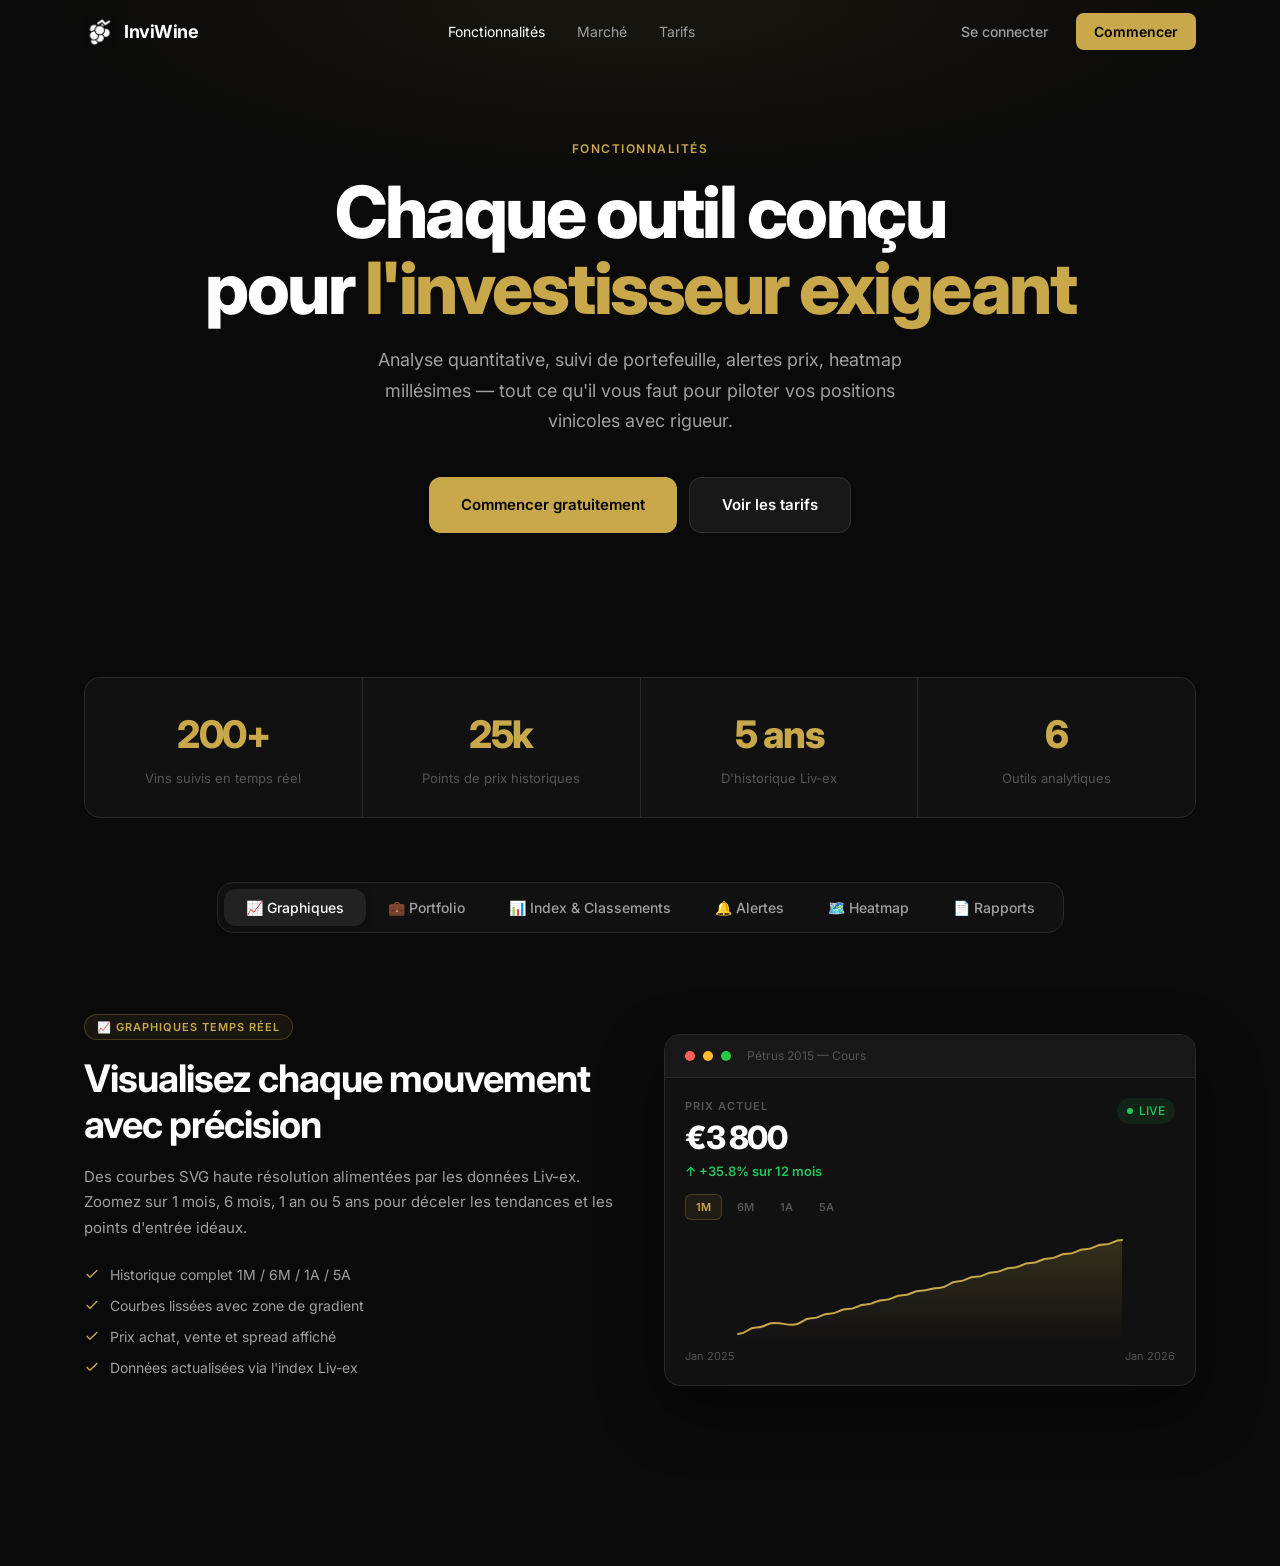
==== fonctionnalites.html @ 519b5991 "Create fonctionnalites.html" ====
<!DOCTYPE html>
<html lang="fr">
<head>
<meta charset="UTF-8"/>
<meta name="viewport" content="width=device-width,initial-scale=1.0"/>
<title>Fonctionnalités — InviWine</title>
<link rel="stylesheet" href="css/style.css"/>
<link rel="icon" href="logo.png" type="image/png"/>
<style>
.feat-hero{padding:140px 0 80px;text-align:center;position:relative;overflow:hidden;}
.feat-hero-bg{position:absolute;inset:0;background:radial-gradient(ellipse 80% 50% at 50% 0%,rgba(201,168,76,0.08) 0%,transparent 60%);pointer-events:none;}
.feat-hero-title{font-size:clamp(40px,6vw,72px);font-weight:800;letter-spacing:-2.5px;line-height:1.05;margin-bottom:20px;}
.feat-hero-title span{color:var(--gold);}
.feat-hero-desc{font-size:18px;color:var(--text-2);line-height:1.7;max-width:560px;margin:0 auto 40px;}
.feat-tabs-nav{display:flex;gap:0;background:var(--bg-2);border:1px solid var(--border);border-radius:var(--radius-lg);padding:6px;width:fit-content;margin:0 auto 80px;flex-wrap:wrap;justify-content:center;}
.feat-tab-btn{font-size:14px;font-weight:500;padding:10px 22px;border-radius:var(--radius);color:var(--text-2);cursor:pointer;transition:all var(--transition);border:none;background:transparent;}
.feat-tab-btn.active{background:var(--bg-4);color:var(--text);box-shadow:0 2px 8px rgba(0,0,0,0.3);}
.feat-tab-btn:hover:not(.active){color:var(--text);}
.feat-panel{display:none;animation:panelIn .3s ease;}
.feat-panel.active{display:block;}
@keyframes panelIn{from{opacity:0;transform:translateY(12px);}to{opacity:1;transform:translateY(0);}}
.feat-showcase{display:grid;grid-template-columns:1fr 1fr;gap:48px;align-items:center;margin-bottom:80px;}
.feat-showcase.reverse{direction:rtl;}
.feat-showcase.reverse>*{direction:ltr;}
.feat-showcase-info .section-label{margin-bottom:12px;}
.feat-showcase-info h3{font-size:clamp(26px,3.5vw,38px);font-weight:700;letter-spacing:-1px;margin-bottom:16px;line-height:1.2;}
.feat-showcase-info p{font-size:15px;color:var(--text-2);line-height:1.7;margin-bottom:24px;}
.feat-list{display:flex;flex-direction:column;gap:10px;margin-bottom:28px;}
.feat-list-item{display:flex;align-items:flex-start;gap:10px;font-size:14px;color:var(--text-2);}
.feat-list-item svg{width:16px;height:16px;stroke:var(--gold);fill:none;stroke-width:2;flex-shrink:0;margin-top:2px;}
.feat-demo{background:var(--bg-2);border:1px solid var(--border);border-radius:var(--radius-lg);overflow:hidden;box-shadow:0 24px 64px rgba(0,0,0,0.4);}
.feat-demo-header{background:var(--bg-3);padding:12px 20px;display:flex;align-items:center;gap:8px;border-bottom:1px solid var(--border);}
.feat-demo-dot{width:10px;height:10px;border-radius:50%;}
.feat-demo-body{padding:20px;}
.feat-badge{display:inline-flex;align-items:center;gap:6px;font-size:11px;font-weight:600;letter-spacing:1px;color:var(--gold);background:var(--gold-subtle);border:1px solid var(--gold-border);padding:4px 12px;border-radius:20px;margin-bottom:16px;text-transform:uppercase;}
.compare-table{width:100%;border-collapse:collapse;margin-top:32px;}
.compare-table th{padding:14px 20px;text-align:left;font-size:11px;font-weight:700;letter-spacing:1.5px;text-transform:uppercase;color:var(--text-3);border-bottom:1px solid var(--border);}
.compare-table th.plan-col{text-align:center;}
.compare-table td{padding:14px 20px;font-size:14px;color:var(--text-2);border-bottom:1px solid rgba(42,42,42,0.5);}
.compare-table td.plan-col{text-align:center;}
.compare-table tr:last-child td{border-bottom:none;}
.check-gold{color:var(--gold);font-size:16px;}
.check-green{color:var(--green);font-size:16px;}
.cross{color:var(--text-3);font-size:16px;}
.plan-header{text-align:center;padding:20px;border-radius:var(--radius);background:var(--bg-3);margin-bottom:4px;}
.plan-header.featured-plan{background:var(--gold-subtle);border:1px solid var(--gold-border);}
.plan-name{font-size:11px;font-weight:700;letter-spacing:1.5px;text-transform:uppercase;color:var(--text-3);margin-bottom:4px;}
.plan-name.gold{color:var(--gold);}
.plan-price{font-size:28px;font-weight:800;letter-spacing:-1px;}
.faq-section{padding:80px 0;}
.faq-grid{display:grid;grid-template-columns:1fr 1fr;gap:16px;margin-top:48px;}
.faq-item{background:var(--bg-2);border:1px solid var(--border);border-radius:var(--radius-lg);overflow:hidden;}
.faq-q{padding:20px 24px;font-size:15px;font-weight:600;cursor:pointer;display:flex;justify-content:space-between;align-items:center;transition:color var(--transition);}
.faq-q:hover{color:var(--gold);}
.faq-q svg{width:16px;height:16px;stroke:var(--text-3);fill:none;stroke-width:2;transition:transform .2s;}
.faq-item.open .faq-q svg{transform:rotate(180deg);}
.faq-a{padding:0 24px;max-height:0;overflow:hidden;transition:max-height .3s ease,padding .3s ease;}
.faq-item.open .faq-a{max-height:200px;padding-bottom:20px;}
.faq-a p{font-size:14px;color:var(--text-2);line-height:1.7;}
.metrics-strip{display:grid;grid-template-columns:repeat(4,1fr);gap:1px;background:var(--border);border:1px solid var(--border);border-radius:var(--radius-lg);overflow:hidden;margin:64px 0;}
.metric-cell{background:var(--bg-2);padding:28px;text-align:center;}
.metric-num{font-size:38px;font-weight:800;letter-spacing:-1.5px;color:var(--gold);}
.metric-label{font-size:13px;color:var(--text-3);margin-top:6px;}
.feat-cta-section{padding:100px 0;text-align:center;background:radial-gradient(ellipse 60% 40% at 50% 100%,rgba(201,168,76,0.06) 0%,transparent 60%);border-top:1px solid var(--border);}
/* CHART DEMO */
.chart-demo-wrap{position:relative;padding:16px 0 8px;}
.chart-tabs{display:flex;gap:4px;margin-bottom:12px;}
.chart-tab{font-size:11px;font-weight:600;padding:4px 10px;border-radius:6px;cursor:pointer;color:var(--text-3);background:transparent;border:1px solid transparent;transition:all .15s;}
.chart-tab.active{background:var(--gold-subtle);color:var(--gold);border-color:var(--gold-border);}
/* HEATMAP DEMO */
.heatmap-grid{display:grid;grid-template-columns:repeat(6,1fr);gap:4px;margin-top:8px;}
.heatmap-cell{padding:8px 4px;border-radius:6px;text-align:center;font-size:11px;font-weight:600;cursor:pointer;transition:transform .15s;}
.heatmap-cell:hover{transform:scale(1.08);}
.heatmap-year{font-size:10px;color:var(--text-3);margin-top:2px;}
/* PORTFOLIO DEMO */
.port-row{display:flex;align-items:center;justify-content:space-between;padding:10px 0;border-bottom:1px solid rgba(42,42,42,0.4);}
.port-row:last-child{border-bottom:none;}
.port-bar{height:4px;border-radius:2px;background:var(--gold);opacity:.7;margin-top:4px;}
/* ALERT DEMO */
.alert-item{display:flex;align-items:center;gap:12px;padding:10px 14px;background:var(--bg-3);border-radius:var(--radius-sm);border:1px solid var(--border);margin-bottom:6px;}
.alert-dot{width:8px;height:8px;border-radius:50%;flex-shrink:0;}
.alert-triggered{border-color:rgba(201,168,76,0.3);background:rgba(201,168,76,0.06);}
@media(max-width:900px){
  .feat-showcase{grid-template-columns:1fr;}
  .feat-showcase.reverse{direction:ltr;}
  .faq-grid{grid-template-columns:1fr;}
  .metrics-strip{grid-template-columns:1fr 1fr;}
  .compare-table{font-size:13px;}
}
@media(max-width:600px){
  .feat-tabs-nav{gap:2px;}
  .feat-tab-btn{padding:8px 14px;font-size:13px;}
}
</style>
</head>
<body>
<!-- NAV -->
<nav class="nav" id="nav">
<div class="nav-inner">
<a href="/" class="nav-logo"><span class="nav-logo-dot"></span>InviWine</a>
<div class="nav-links">
<a href="fonctionnalites.html" style="color:var(--text)">Fonctionnalités</a>
<a href="marche.html">Marché</a>
<a href="tarifs.html">Tarifs</a>
</div>
<div class="nav-actions">
<a href="login.html" class="nav-signin">Se connecter</a>
<a href="register.html" class="nav-signup">Commencer</a>
</div>
</div>
</nav>

<!-- HERO -->
<section class="feat-hero">
<div class="feat-hero-bg"></div>
<div class="container">
<p class="section-label reveal">Fonctionnalités</p>
<h1 class="feat-hero-title reveal reveal-d1">Chaque outil conçu<br>pour <span>l'investisseur exigeant</span></h1>
<p class="feat-hero-desc reveal reveal-d2">Analyse quantitative, suivi de portefeuille, alertes prix, heatmap millésimes — tout ce qu'il vous faut pour piloter vos positions vinicoles avec rigueur.</p>
<div class="reveal reveal-d3" style="display:flex;gap:12px;justify-content:center;flex-wrap:wrap;">
<a href="register.html" class="btn btn-primary btn-lg">Commencer gratuitement</a>
<a href="tarifs.html" class="btn btn-secondary btn-lg">Voir les tarifs</a>
</div>
</div>
</section>

<!-- METRICS STRIP -->
<div class="container">
<div class="metrics-strip reveal">
<div class="metric-cell"><div class="metric-num">200+</div><div class="metric-label">Vins suivis en temps réel</div></div>
<div class="metric-cell"><div class="metric-num">25k</div><div class="metric-label">Points de prix historiques</div></div>
<div class="metric-cell"><div class="metric-num">5 ans</div><div class="metric-label">D'historique Liv-ex</div></div>
<div class="metric-cell"><div class="metric-num">6</div><div class="metric-label">Outils analytiques</div></div>
</div>
</div>

<!-- TABS NAV -->
<div class="container">
<div class="feat-tabs-nav">
<button class="feat-tab-btn active" onclick="switchTab('charts',this)">📈 Graphiques</button>
<button class="feat-tab-btn" onclick="switchTab('portfolio',this)">💼 Portfolio</button>
<button class="feat-tab-btn" onclick="switchTab('index',this)">📊 Index & Classements</button>
<button class="feat-tab-btn" onclick="switchTab('alerts',this)">🔔 Alertes</button>
<button class="feat-tab-btn" onclick="switchTab('heatmap',this)">🗺️ Heatmap</button>
<button class="feat-tab-btn" onclick="switchTab('reports',this)">📄 Rapports</button>
</div>
</div>
<!-- TAB PANELS -->
<div class="container" style="padding-bottom:80px;">

<!-- PANEL: GRAPHIQUES -->
<div class="feat-panel active" id="panel-charts">
<div class="feat-showcase">
<div class="feat-showcase-info reveal">
<div class="feat-badge">📈 Graphiques temps réel</div>
<h3>Visualisez chaque mouvement<br>avec précision</h3>
<p>Des courbes SVG haute résolution alimentées par les données Liv-ex. Zoomez sur 1 mois, 6 mois, 1 an ou 5 ans pour déceler les tendances et les points d'entrée idéaux.</p>
<div class="feat-list">
<div class="feat-list-item"><svg viewBox="0 0 24 24"><polyline points="20,6 9,17 4,12"/></svg>Historique complet 1M / 6M / 1A / 5A</div>
<div class="feat-list-item"><svg viewBox="0 0 24 24"><polyline points="20,6 9,17 4,12"/></svg>Courbes lissées avec zone de gradient</div>
<div class="feat-list-item"><svg viewBox="0 0 24 24"><polyline points="20,6 9,17 4,12"/></svg>Prix achat, vente et spread affiché</div>
<div class="feat-list-item"><svg viewBox="0 0 24 24"><polyline points="20,6 9,17 4,12"/></svg>Données actualisées via l'index Liv-ex</div>
</div>
</div>
<div class="feat-demo reveal reveal-d1">
<div class="feat-demo-header">
<div class="feat-demo-dot" style="background:#ff5f57"></div>
<div class="feat-demo-dot" style="background:#ffbd2e"></div>
<div class="feat-demo-dot" style="background:#28c840"></div>
<span style="font-size:12px;color:var(--text-3);margin-left:8px;">Pétrus 2015 — Cours</span>
</div>
<div class="feat-demo-body">
<div style="display:flex;justify-content:space-between;align-items:flex-start;margin-bottom:12px;">
<div>
<div style="font-size:11px;font-weight:600;letter-spacing:1px;color:var(--text-3);text-transform:uppercase;">Prix actuel</div>
<div style="font-size:32px;font-weight:800;letter-spacing:-1.5px;">€3 800</div>
<div style="font-size:13px;font-weight:600;color:var(--green);">↑ +35.8% sur 12 mois</div>
</div>
<span class="badge badge-green live-pill">LIVE</span>
</div>
<div class="chart-tabs">
<span class="chart-tab active" onclick="switchChart(this,'1M')">1M</span>
<span class="chart-tab" onclick="switchChart(this,'6M')">6M</span>
<span class="chart-tab" onclick="switchChart(this,'1A')">1A</span>
<span class="chart-tab" onclick="switchChart(this,'5A')">5A</span>
</div>
<svg id="demoChart" width="100%" height="110" viewBox="0 0 400 110" style="overflow:visible;display:block;"></svg>
<div style="display:flex;justify-content:space-between;font-size:11px;color:var(--text-3);margin-top:6px;">
<span id="chartDateStart">Jan 2025</span>
<span id="chartDateEnd">Jan 2026</span>
</div>
</div>
</div>
</div>
</div>

<!-- PANEL: PORTFOLIO -->
<div class="feat-panel" id="panel-portfolio">
<div class="feat-showcase reverse">
<div class="feat-showcase-info reveal">
<div class="feat-badge">💼 Portfolio automatisé</div>
<h3>Votre cave vue comme<br>un portefeuille financier</h3>
<p>Ajoutez vos positions, InviWine calcule en temps réel la valeur totale, le ROI par bouteille et la répartition géographique de votre cave. Le tout dans une interface pensée pour les investisseurs.</p>
<div class="feat-list">
<div class="feat-list-item"><svg viewBox="0 0 24 24"><polyline points="20,6 9,17 4,12"/></svg>ROI calculé automatiquement par position</div>
<div class="feat-list-item"><svg viewBox="0 0 24 24"><polyline points="20,6 9,17 4,12"/></svg>Valeur totale actualisée en continu</div>
<div class="feat-list-item"><svg viewBox="0 0 24 24"><polyline points="20,6 9,17 4,12"/></svg>Répartition par région et millésime</div>
<div class="feat-list-item"><svg viewBox="0 0 24 24"><polyline points="20,6 9,17 4,12"/></svg>Projection de valeur sur 5 ans (Premium)</div>
</div>
</div>
<div class="feat-demo reveal reveal-d1">
<div class="feat-demo-header">
<div class="feat-demo-dot" style="background:#ff5f57"></div>
<div class="feat-demo-dot" style="background:#ffbd2e"></div>
<div class="feat-demo-dot" style="background:#28c840"></div>
<span style="font-size:12px;color:var(--text-3);margin-left:8px;">Mon Portfolio</span>
</div>
<div class="feat-demo-body">
<div style="margin-bottom:16px;">
<div style="font-size:11px;color:var(--text-3);text-transform:uppercase;letter-spacing:1px;margin-bottom:4px;">Valeur totale</div>
<div style="font-size:36px;font-weight:800;letter-spacing:-1.5px;">€247 840</div>
<div style="font-size:13px;color:var(--green);font-weight:600;">↑ +18.4% depuis l'achat</div>
</div>
<div class="port-row">
<html lang="fr">
<head>
<meta charset="UTF-8"/>
<meta name="viewport" content="width=device-width,initial-scale=1.0"/>
<title>Fonctionnalités — InviWine</title>
<link rel="stylesheet" href="css/style.css"/>
<link rel="icon" href="logo.png" type="image/png"/>
<style>
.feat-hero{padding:140px 0 80px;text-align:center;position:relative;overflow:hidden;}
.feat-hero-bg{position:absolute;inset:0;background:radial-gradient(ellipse 80% 50% at 50% 0%,rgba(201,168,76,0.08) 0%,transparent 60%);pointer-events:none;}
.feat-hero-title{font-size:clamp(40px,6vw,72px);font-weight:800;letter-spacing:-2.5px;line-height:1.05;margin-bottom:20px;}
.feat-hero-title span{color:var(--gold);}
.feat-hero-desc{font-size:18px;color:var(--text-2);line-height:1.7;max-width:560px;margin:0 auto 40px;}
.feat-tabs-nav{display:flex;gap:0;background:var(--bg-2);border:1px solid var(--border);border-radius:var(--radius-lg);padding:6px;width:fit-content;margin:0 auto 80px;flex-wrap:wrap;justify-content:center;}
.feat-tab-btn{font-size:14px;font-weight:500;padding:10px 22px;border-radius:var(--radius);color:var(--text-2);cursor:pointer;transition:all var(--transition);border:none;background:transparent;}
.feat-tab-btn.active{background:var(--bg-4);color:var(--text);box-shadow:0 2px 8px rgba(0,0,0,0.3);}
.feat-tab-btn:hover:not(.active){color:var(--text);}
.feat-panel{display:none;animation:panelIn .3s ease;}
.feat-panel.active{display:block;}
@keyframes panelIn{from{opacity:0;transform:translateY(12px);}to{opacity:1;transform:translateY(0);}}
.feat-showcase{display:grid;grid-template-columns:1fr 1fr;gap:48px;align-items:center;margin-bottom:80px;}
.feat-showcase.reverse{direction:rtl;}
.feat-showcase.reverse>*{direction:ltr;}
.feat-showcase-info h3{font-size:clamp(26px,3.5vw,38px);font-weight:700;letter-spacing:-1px;margin-bottom:16px;line-height:1.2;}
.feat-showcase-info p{font-size:15px;color:var(--text-2);line-height:1.7;margin-bottom:24px;}
.feat-list{display:flex;flex-direction:column;gap:10px;margin-bottom:28px;}
.feat-list-item{display:flex;align-items:flex-start;gap:10px;font-size:14px;color:var(--text-2);}
.feat-list-item svg{width:16px;height:16px;stroke:var(--gold);fill:none;stroke-width:2;flex-shrink:0;margin-top:2px;}
.feat-demo{background:var(--bg-2);border:1px solid var(--border);border-radius:var(--radius-lg);overflow:hidden;box-shadow:0 24px 64px rgba(0,0,0,0.4);}
.feat-demo-header{background:var(--bg-3);padding:12px 20px;display:flex;align-items:center;gap:8px;border-bottom:1px solid var(--border);}
.feat-demo-dot{width:10px;height:10px;border-radius:50%;}
.feat-demo-body{padding:20px;}
.feat-badge{display:inline-flex;align-items:center;gap:6px;font-size:11px;font-weight:600;letter-spacing:1px;color:var(--gold);background:var(--gold-subtle);border:1px solid var(--gold-border);padding:4px 12px;border-radius:20px;margin-bottom:16px;text-transform:uppercase;}
.compare-section{padding:80px 0;}
.compare-table{width:100%;border-collapse:collapse;}
.compare-table th{padding:14px 20px;text-align:left;font-size:11px;font-weight:700;letter-spacing:1.5px;text-transform:uppercase;color:var(--text-3);border-bottom:1px solid var(--border);}
.compare-table th.plan-col{text-align:center;}
.compare-table td{padding:14px 20px;font-size:14px;color:var(--text-2);border-bottom:1px solid rgba(42,42,42,0.5);}
.compare-table td.plan-col{text-align:center;}
.compare-table tr:last-child td{border-bottom:none;}
.check-gold{color:var(--gold);font-size:16px;}
.check-green{color:var(--green);font-size:16px;}
.cross{color:var(--text-3);font-size:16px;}
.plan-header{text-align:center;padding:16px;border-radius:var(--radius);background:var(--bg-3);}
.plan-header.featured-plan{background:var(--gold-subtle);border:1px solid var(--gold-border);}
.plan-name-lbl{font-size:11px;font-weight:700;letter-spacing:1.5px;text-transform:uppercase;color:var(--text-3);margin-bottom:4px;}
.plan-price-lbl{font-size:24px;font-weight:800;letter-spacing:-1px;}
.plan-price-lbl.gold{color:var(--gold);}
.faq-section{padding:80px 0;}
.faq-grid{display:grid;grid-template-columns:1fr 1fr;gap:16px;margin-top:48px;}
.faq-item{background:var(--bg-2);border:1px solid var(--border);border-radius:var(--radius-lg);overflow:hidden;}
.faq-q{padding:20px 24px;font-size:15px;font-weight:600;cursor:pointer;display:flex;justify-content:space-between;align-items:center;transition:color var(--transition);}
.faq-q:hover{color:var(--gold);}
.faq-q svg{width:16px;height:16px;stroke:var(--text-3);fill:none;stroke-width:2;transition:transform .2s;}
.faq-item.open .faq-q svg{transform:rotate(180deg);}
.faq-a{padding:0 24px;max-height:0;overflow:hidden;transition:max-height .35s ease,padding .35s ease;}
.faq-item.open .faq-a{max-height:200px;padding-bottom:20px;}
.faq-a p{font-size:14px;color:var(--text-2);line-height:1.7;}
.metrics-strip{display:grid;grid-template-columns:repeat(4,1fr);gap:1px;background:var(--border);border:1px solid var(--border);border-radius:var(--radius-lg);overflow:hidden;margin:64px 0;}
.metric-cell{background:var(--bg-2);padding:28px;text-align:center;}
.metric-num{font-size:38px;font-weight:800;letter-spacing:-1.5px;color:var(--gold);}
.metric-label{font-size:13px;color:var(--text-3);margin-top:6px;}
.feat-cta-section{padding:100px 0;text-align:center;background:radial-gradient(ellipse 60% 40% at 50% 100%,rgba(201,168,76,0.06) 0%,transparent 60%);border-top:1px solid var(--border);}
.chart-tabs{display:flex;gap:4px;margin-bottom:12px;}
.chart-tab{font-size:11px;font-weight:600;padding:4px 10px;border-radius:6px;cursor:pointer;color:var(--text-3);background:transparent;border:1px solid transparent;transition:all .15s;}
.chart-tab.active{background:var(--gold-subtle);color:var(--gold);border-color:var(--gold-border);}
.heatmap-grid{display:grid;grid-template-columns:repeat(6,1fr);gap:4px;margin-top:8px;}
.heatmap-cell{padding:8px 4px;border-radius:6px;text-align:center;font-size:11px;font-weight:600;cursor:pointer;transition:transform .15s;}
.heatmap-cell:hover{transform:scale(1.08);}
.heatmap-year{font-size:10px;color:var(--text-3);margin-top:2px;}
.port-row{display:flex;align-items:center;justify-content:space-between;padding:10px 0;border-bottom:1px solid rgba(42,42,42,0.4);}
.port-row:last-child{border-bottom:none;}
.port-bar{height:4px;border-radius:2px;background:var(--gold);opacity:.7;margin-top:4px;}
.alert-item{display:flex;align-items:center;gap:12px;padding:10px 14px;background:var(--bg-3);border-radius:var(--radius-sm);border:1px solid var(--border);margin-bottom:6px;}
.alert-dot{width:8px;height:8px;border-radius:50%;flex-shrink:0;}
.alert-triggered{border-color:rgba(201,168,76,0.3);background:rgba(201,168,76,0.06);}
@media(max-width:900px){.feat-showcase{grid-template-columns:1fr;}.feat-showcase.reverse{direction:ltr;}.faq-grid{grid-template-columns:1fr;}.metrics-strip{grid-template-columns:1fr 1fr;}}
@media(max-width:600px){.feat-tabs-nav{gap:2px;}.feat-tab-btn{padding:8px 14px;font-size:13px;}}
</style>
</head>
<body>
<nav class="nav" id="nav"><div class="nav-inner"><a href="/" class="nav-logo"><span class="nav-logo-dot"></span>InviWine</a><div class="nav-links"><a href="fonctionnalites.html" style="color:var(--text)">Fonctionnalités</a><a href="marche.html">Marché</a><a href="tarifs.html">Tarifs</a></div><div class="nav-actions"><a href="login.html" class="nav-signin">Se connecter</a><a href="register.html" class="nav-signup">Commencer</a></div></div></nav>
<section class="feat-hero"><div class="feat-hero-bg"></div><div class="container"><p class="section-label reveal">Fonctionnalités</p><h1 class="feat-hero-title reveal reveal-d1">Chaque outil conçu<br>pour <span>l'investisseur exigeant</span></h1><p class="feat-hero-desc reveal reveal-d2">Analyse quantitative, suivi de portefeuille, alertes prix, heatmap millésimes — tout ce qu'il vous faut pour piloter vos positions vinicoles avec rigueur.</p><div class="reveal reveal-d3" style="display:flex;gap:12px;justify-content:center;flex-wrap:wrap;"><a href="register.html" class="btn btn-primary btn-lg">Commencer gratuitement</a><a href="tarifs.html" class="btn btn-secondary btn-lg">Voir les tarifs</a></div></div></section>
<div class="container"><div class="metrics-strip reveal"><div class="metric-cell"><div class="metric-num">200+</div><div class="metric-label">Vins suivis en temps réel</div></div><div class="metric-cell"><div class="metric-num">25k</div><div class="metric-label">Points de prix historiques</div></div><div class="metric-cell"><div class="metric-num">5 ans</div><div class="metric-label">D'historique Liv-ex</div></div><div class="metric-cell"><div class="metric-num">6</div><div class="metric-label">Outils analytiques</div></div></div></div>
<div class="container"><div class="feat-tabs-nav"><button class="feat-tab-btn active" onclick="switchTab('charts',this)">📈 Graphiques</button><button class="feat-tab-btn" onclick="switchTab('portfolio',this)">💼 Portfolio</button><button class="feat-tab-btn" onclick="switchTab('index',this)">📊 Index</button><button class="feat-tab-btn" onclick="switchTab('alerts',this)">🔔 Alertes</button><button class="feat-tab-btn" onclick="switchTab('heatmap',this)">🗺️ Heatmap</button><button class="feat-tab-btn" onclick="switchTab('reports',this)">📄 Rapports</button></div></div>
<div class="container" style="padding-bottom:80px;"><div class="feat-panel active" id="panel-charts"><div class="feat-showcase"><div class="feat-showcase-info reveal"><div class="feat-badge">📈 Graphiques temps réel</div><h3>Visualisez chaque mouvement<br>avec précision</h3><p>Des courbes SVG haute résolution alimentées par les données Liv-ex. Zoomez sur 1 mois, 6 mois, 1 an ou 5 ans pour déceler les tendances et les points d'entrée idéaux.</p><div class="feat-list"><div class="feat-list-item"><svg viewBox="0 0 24 24"><polyline points="20,6 9,17 4,12"/></svg>Historique complet 1M / 6M / 1A / 5A</div><div class="feat-list-item"><svg viewBox="0 0 24 24"><polyline points="20,6 9,17 4,12"/></svg>Courbes lissées avec zone de gradient</div><div class="feat-list-item"><svg viewBox="0 0 24 24"><polyline points="20,6 9,17 4,12"/></svg>Prix achat, vente et spread affiché</div><div class="feat-list-item"><svg viewBox="0 0 24 24"><polyline points="20,6 9,17 4,12"/></svg>Données Liv-ex actualisées</div></div></div>
<div class="feat-demo reveal reveal-d1"><div class="feat-demo-header"><div class="feat-demo-dot" style="background:#ff5f57"></div><div class="feat-demo-dot" style="background:#ffbd2e"></div><div class="feat-demo-dot" style="background:#28c840"></div><span style="font-size:12px;color:var(--text-3);margin-left:8px;">Pétrus 2015 — Cours</span></div><div class="feat-demo-body"><div style="display:flex;justify-content:space-between;align-items:flex-start;margin-bottom:12px;"><div><div style="font-size:11px;font-weight:600;letter-spacing:1px;color:var(--text-3);text-transform:uppercase;">Prix actuel</div><div style="font-size:32px;font-weight:800;letter-spacing:-1.5px;">€3 800</div><div style="font-size:13px;font-weight:600;color:var(--green);">↑ +35.8% sur 12 mois</div></div><span class="badge badge-green live-pill">LIVE</span></div><div class="chart-tabs"><span class="chart-tab active" onclick="switchChart(this,'1M')">1M</span><span class="chart-tab" onclick="switchChart(this,'6M')">6M</span><span class="chart-tab" onclick="switchChart(this,'1A')">1A</span><span class="chart-tab" onclick="switchChart(this,'5A')">5A</span></div><svg id="demoChart" width="100%" height="110" viewBox="0 0 400 110" style="overflow:visible;display:block;"></svg><div style="display:flex;justify-content:space-between;font-size:11px;color:var(--text-3);margin-top:6px;"><span id="chartDateStart">Jan 2025</span><span id="chartDateEnd">Jan 2026</span></div></div></div></div></div>
<div class="feat-panel" id="panel-portfolio"><div class="feat-showcase reverse"><div class="feat-showcase-info reveal"><div class="feat-badge">💼 Portfolio automatisé</div><h3>Votre cave vue comme<br>un portefeuille financier</h3><p>Ajoutez vos positions, InviWine calcule en temps réel la valeur totale, le ROI par bouteille et la répartition géographique. Le tout dans une interface pensée pour les investisseurs sérieux.</p><div class="feat-list"><div class="feat-list-item"><svg viewBox="0 0 24 24"><polyline points="20,6 9,17 4,12"/></svg>ROI calculé automatiquement par position</div><div class="feat-list-item"><svg viewBox="0 0 24 24"><polyline points="20,6 9,17 4,12"/></svg>Valeur totale actualisée en continu</div><div class="feat-list-item"><svg viewBox="0 0 24 24"><polyline points="20,6 9,17 4,12"/></svg>Répartition par région et millésime</div><div class="feat-list-item"><svg viewBox="0 0 24 24"><polyline points="20,6 9,17 4,12"/></svg>Projection de valeur sur 5 ans (Premium)</div></div></div>
<div class="feat-demo reveal reveal-d1"><div class="feat-demo-header"><div class="feat-demo-dot" style="background:#ff5f57"></div><div class="feat-demo-dot" style="background:#ffbd2e"></div><div class="feat-demo-dot" style="background:#28c840"></div><span style="font-size:12px;color:var(--text-3);margin-left:8px;">Mon Portfolio</span></div><div class="feat-demo-body"><div style="margin-bottom:16px;"><div style="font-size:11px;color:var(--text-3);text-transform:uppercase;letter-spacing:1px;margin-bottom:4px;">Valeur totale</div><div style="font-size:36px;font-weight:800;letter-spacing:-1.5px;">€247 840</div><div style="font-size:13px;color:var(--green);font-weight:600;">↑ +18.4% depuis l'achat</div></div><div class="port-row"><div><div style="font-size:13px;font-weight:600;">🍷 Pétrus 2015</div><div style="font-size:11px;color:var(--text-3);">12 bouteilles · Bordeaux</div><div class="port-bar" style="width:70%"></div></div><div style="text-align:right"><div style="font-size:13px;font-weight:600;">€45 600</div><div style="font-size:12px;color:var(--green);">+35.8%</div></div></div><div class="port-row"><div><div style="font-size:13px;font-weight:600;">🍷 Romanée-Conti 2019</div><div style="font-size:11px;color:var(--text-3);">3 bouteilles · Bourgogne</div><div class="port-bar" style="width:100%;background:#8E44AD"></div></div><div style="text-align:right"><div style="font-size:13px;font-weight:600;">€54 000</div><div style="font-size:12px;color:var(--green);">+45.2%</div></div></div><div class="port-row"><div><div style="font-size:13px;font-weight:600;">🥂 Krug Clos du Mesnil</div><div style="font-size:11px;color:var(--text-3);">6 bouteilles · Champagne</div><div class="port-bar" style="width:45%;background:#F39C12"></div></div><div style="text-align:right"><div style="font-size:13px;font-weight:600;">€7 200</div><div style="font-size:12px;color:var(--green);">+28.4%</div></div></div></div></div></div></div>
<div class="feat-panel" id="panel-index"><div class="feat-showcase"><div class="feat-showcase-info reveal"><div class="feat-badge">📊 Index & Classements</div><h3>Triez 200+ références<br>en un coup d'œil</h3><p>Filtrez par région, millésime, performance 1 mois ou 12 mois. Repérez en quelques secondes les vins qui surperforment ou sous-performent le marché.</p><div class="feat-list"><div class="feat-list-item"><svg viewBox="0 0 24 24"><polyline points="20,6 9,17 4,12"/></svg>Tri multi-critères : prix, perf, région</div><div class="feat-list-item"><svg viewBox="0 0 24 24"><polyline points="20,6 9,17 4,12"/></svg>Filtres rapides Bordeaux, Bourgogne, Napa...</div><div class="feat-list-item"><svg viewBox="0 0 24 24"><polyline points="20,6 9,17 4,12"/></svg>Sparklines intégrées pour la tendance</div><div class="feat-list-item"><svg viewBox="0 0 24 24"><polyline points="20,6 9,17 4,12"/></svg>Score de liquidité par référence (Premium)</div></div></div><div class="feat-demo reveal reveal-d1"><div class="feat-demo-header"><div class="feat-demo-dot" style="background:#ff5f57"></div><div class="feat-demo-dot" style="background:#ffbd2e"></div><div class="feat-demo-dot" style="background:#28c840"></div><span style="font-size:12px;color:var(--text-3);margin-left:8px;">Index — Top performers</span></div><div class="feat-demo-body"><div class="table-wrap" style="border:none;"><table class="data-table" style="font-size:13px;"><thead><tr><th>VIN</th><th>PRIX</th><th>12M</th></tr></thead><tbody><tr><td><div style="font-weight:600;">🍷 Musigny 2018</div><div style="font-size:11px;color:var(--text-3);">Leroy · Bourgogne</div></td><td style="text-align:right;font-weight:600;">€8 500</td><td style="text-align:right;"><span class="up" style="font-weight:700;">+52.3%</span></td></tr><tr><td><div style="font-weight:600;">🍷 Romanée-Conti 2019</div><div style="font-size:11px;color:var(--text-3);">DRC · Bourgogne</div></td><td style="text-align:right;font-weight:600;">€18 000</td><td style="text-align:right;"><span class="up" style="font-weight:700;">+45.2%</span></td></tr><tr><td><div style="font-weight:600;">🍷 Screaming Eagle 2018</div><div style="font-size:11px;color:var(--text-3);">Napa Valley</div></td><td style="text-align:right;font-weight:600;">€3 800</td><td style="text-align:right;"><span class="up" style="font-weight:700;">+42.5%</span></td></tr><tr><td><div style="font-weight:600;">🍷 La Tâche 2018</div><div style="font-size:11px;color:var(--text-3);">DRC · Bourgogne</div></td><td style="text-align:right;font-weight:600;">€4 200</td><td style="text-align:right;"><span class="up" style="font-weight:700;">+38.5%</span></td></tr></tbody></table></div></div></div></div></div>
<div class="feat-panel" id="panel-alerts"><div class="feat-showcase reverse"><div class="feat-showcase-info reveal"><div class="feat-badge">🔔 Alertes Prix</div><h3>Ne manquez plus<br>aucun mouvement</h3><p>Définissez des seuils de prix par référence et recevez des notifications email dès qu'un seuil est franchi — à la hausse comme à la baisse.</p><div class="feat-list"><div class="feat-list-item"><svg viewBox="0 0 24 24"><polyline points="20,6 9,17 4,12"/></svg>Alertes à la hausse et à la baisse</div><div class="feat-list-item"><svg viewBox="0 0 24 24"><polyline points="20,6 9,17 4,12"/></svg>Notifications email instantanées</div><div class="feat-list-item"><svg viewBox="0 0 24 24"><polyline points="20,6 9,17 4,12"/></svg>Alertes illimitées en version Premium</div><div class="feat-list-item"><svg viewBox="0 0 24 24"><polyline points="20,6 9,17 4,12"/></svg>Historique des déclenchements</div></div></div><div class="feat-demo reveal reveal-d1"><div class="feat-demo-header"><div class="feat-demo-dot" style="background:#ff5f57"></div><div class="feat-demo-dot" style="background:#ffbd2e"></div><div class="feat-demo-dot" style="background:#28c840"></div><span style="font-size:12px;color:var(--text-3);margin-left:8px;">Mes Alertes Actives</span></div><div class="feat-demo-body"><div class="alert-item alert-triggered"><div class="alert-dot" style="background:var(--gold)"></div><div style="flex:1"><div style="font-size:13px;font-weight:600;">🍷 Pétrus 2015</div><div style="font-size:12px;color:var(--text-3);">Seuil haut : €4 000</div></div><span class="badge badge-gold">⚡ Déclenché</span></div><div class="alert-item"><div class="alert-dot" style="background:var(--green)"></div><div style="flex:1"><div style="font-size:13px;font-weight:600;">🍷 Romanée-Conti 2019</div><div style="font-size:12px;color:var(--text-3);">Seuil bas : €15 000</div></div><span class="badge badge-neutral">Actif</span></div><div class="alert-item"><div class="alert-dot" style="background:var(--green)"></div><div style="flex:1"><div style="font-size:13px;font-weight:600;">🥂 Krug Clos du Mesnil</div><div style="font-size:12px;color:var(--text-3);">Seuil haut : €1 300</div></div><span class="badge badge-neutral">Actif</span></div><div style="margin-top:16px;padding:12px;background:var(--bg-3);border-radius:var(--radius-sm);border:1px solid var(--border);"><div style="font-size:12px;color:var(--text-3);margin-bottom:8px;text-transform:uppercase;letter-spacing:1px;font-weight:600;">Ajouter une alerte</div><div style="display:flex;gap:8px;"><input type="text" placeholder="Rechercher un vin..." style="flex:1;background:var(--bg-4);border:1px solid var(--border-2);border-radius:6px;padding:8px 10px;font-size:13px;color:var(--text);outline:none;"/><button class="btn btn-primary" style="padding:8px 14px;font-size:12px;">+</button></div></div></div></div></div></div>
<div class="feat-panel" id="panel-heatmap"><div class="feat-showcase"><div class="feat-showcase-info reveal"><div class="feat-badge">🗺️ Heatmap Millésimes</div><h3>Identifiez les millésimes<br>sous-évalués</h3><p>Carte thermique interactive croisant qualité Parker et performance marché. Repérez d'un coup d'œil les millésimes qui offrent encore du potentiel de hausse.</p><div class="feat-list"><div class="feat-list-item"><svg viewBox="0 0 24 24"><polyline points="20,6 9,17 4,12"/></svg>Croisement qualité × performance</div><div class="feat-list-item"><svg viewBox="0 0 24 24"><polyline points="20,6 9,17 4,12"/></svg>Filtrage par domaine ou région</div><div class="feat-list-item"><svg viewBox="0 0 24 24"><polyline points="20,6 9,17 4,12"/></svg>Score de sous-évaluation calculé</div><div class="feat-list-item"><svg viewBox="0 0 24 24"><polyline points="20,6 9,17 4,12"/></svg>Disponible en version Premium</div></div></div><div class="feat-demo reveal reveal-d1"><div class="feat-demo-header"><div class="feat-demo-dot" style="background:#ff5f57"></div><div class="feat-demo-dot" style="background:#ffbd2e"></div><div class="feat-demo-dot" style="background:#28c840"></div><span style="font-size:12px;color:var(--text-3);margin-left:8px;">Heatmap — Pétrus 2010-2021</span></div><div class="feat-demo-body"><div style="font-size:11px;color:var(--text-3);margin-bottom:8px;text-transform:uppercase;letter-spacing:1px;">Performance 12 mois par millésime</div><div class="heatmap-grid" id="heatmapDemo"></div><div style="display:flex;align-items:center;gap:8px;margin-top:12px;font-size:11px;color:var(--text-3);"><div style="width:12px;height:12px;border-radius:2px;background:#1a3a1a;"></div> Faible<div style="width:12px;height:12px;border-radius:2px;background:#2d7a2d;margin-left:8px;"></div> Moyen<div style="width:12px;height:12px;border-radius:2px;background:var(--gold);margin-left:8px;"></div> Élevé</div></div></div></div></div>
<div class="feat-panel" id="panel-reports"><div class="feat-showcase reverse"><div class="feat-showcase-info reveal"><div class="feat-badge">📄 Rapport PDF Mensuel</div><h3>Votre bilan mensuel<br>automatisé</h3><p>Chaque mois, InviWine génère un rapport PDF personnalisé avec l'évolution de votre portefeuille, les performances par position et les tendances du marché.</p><div class="feat-list"><div class="feat-list-item"><svg viewBox="0 0 24 24"><polyline points="20,6 9,17 4,12"/></svg>Performances détaillées par position</div><div class="feat-list-item"><svg viewBox="0 0 24 24"><polyline points="20,6 9,17 4,12"/></svg>Comparaison avec l'indice Liv-ex 100</div><div class="feat-list-item"><svg viewBox="0 0 24 24"><polyline points="20,6 9,17 4,12"/></svg>Graphiques et tableaux intégrés</div><div class="feat-list-item"><svg viewBox="0 0 24 24"><polyline points="20,6 9,17 4,12"/></svg>Envoi automatique par email (Premium)</div></div></div><div class="feat-demo reveal reveal-d1"><div class="feat-demo-header"><div class="feat-demo-dot" style="background:#ff5f57"></div><div class="feat-demo-dot" style="background:#ffbd2e"></div><div class="feat-demo-dot" style="background:#28c840"></div><span style="font-size:12px;color:var(--text-3);margin-left:8px;">Rapport Mensuel — Décembre 2025</span></div><div class="feat-demo-body"><div style="display:flex;align-items:center;gap:16px;padding:16px;background:var(--bg-3);border-radius:var(--radius);border:1px solid var(--border);margin-bottom:12px;"><div style="width:44px;height:56px;background:linear-gradient(135deg,var(--bg-4),var(--bg-3));border:1px solid var(--border-2);border-radius:4px;display:flex;align-items:center;justify-content:center;font-size:20px;flex-shrink:0;">📄</div><div><div style="font-size:14px;font-weight:600;">Rapport_Décembre_2025.pdf</div><div style="font-size:12px;color:var(--text-3);margin-top:2px;">Généré le 1 jan 2026 · 8 pages</div><div style="font-size:12px;color:var(--gold);margin-top:4px;">↑ +14.2% ce mois · Outperform Liv-ex +6.1%</div></div></div><div style="display:grid;grid-template-columns:1fr 1fr;gap:8px;"><div style="padding:10px;background:var(--bg-3);border-radius:var(--radius-sm);border:1px solid var(--border);"><div style="font-size:11px;color:var(--text-3);text-transform:uppercase;letter-spacing:.5px;">Gain mensuel</div><div style="font-size:20px;font-weight:700;color:var(--green);">+€34 720</div></div><div style="padding:10px;background:var(--bg-3);border-radius:var(--radius-sm);border:1px solid var(--border);"><div style="font-size:11px;color:var(--text-3);text-transform:uppercase;letter-spacing:.5px;">Meilleure perf.</div><div style="font-size:14px;font-weight:600;">Musigny 2018</div><div style="font-size:12px;color:var(--green);">+52.3% / an</div></div></div></div></div></div></div>
</div>
<section class="compare-section"><div class="container"><div style="text-align:center;margin-bottom:48px;"><p class="section-label reveal">Comparaison</p><h2 class="section-title reveal">Gratuit vs Premium</h2><p class="section-desc reveal" style="margin:0 auto;">Commencez gratuitement, passez Premium quand vous êtes prêt.</p></div><div class="table-wrap reveal"><table class="compare-table"><thead><tr><th>Fonctionnalité</th><th class="plan-col"><div class="plan-header"><div class="plan-name-lbl">Gratuit</div><div class="plan-price-lbl">€0</div></div></th><th class="plan-col"><div class="plan-header featured-plan"><div class="plan-name-lbl gold" style="color:var(--gold);">Premium</div><div class="plan-price-lbl gold" style="color:var(--gold);">€15,99/mois</div></div></th></tr></thead><tbody><tr><td>Accès aux 200+ vins</td><td class="plan-col"><span class="check-green">✓</span></td><td class="plan-col"><span class="check-green">✓</span></td></tr><tr><td>Graphiques historique 1 an</td><td class="plan-col"><span class="check-green">✓</span></td><td class="plan-col"><span class="check-green">✓</span></td></tr><tr><td>Filtres et recherche</td><td class="plan-col"><span class="check-green">✓</span></td><td class="plan-col"><span class="check-green">✓</span></td></tr><tr><td>Index & classements</td><td class="plan-col"><span class="check-green">✓</span></td><td class="plan-col"><span class="check-green">✓</span></td></tr><tr><td>Historique complet 5 ans</td><td class="plan-col"><span class="cross">—</span></td><td class="plan-col"><span class="check-gold">✓</span></td></tr><tr><td>Heatmap millésimes</td><td class="plan-col"><span class="cross">—</span></td><td class="plan-col"><span class="check-gold">✓</span></td></tr><tr><td>Projection de valeur 5 ans</td><td class="plan-col"><span class="cross">—</span></td><td class="plan-col"><span class="check-gold">✓</span></td></tr><tr><td>Alertes prix illimitées</td><td class="plan-col"><span class="cross">—</span></td><td class="plan-col"><span class="check-gold">✓</span></td></tr><tr><td>Score de liquidité</td><td class="plan-col"><span class="cross">—</span></td><td class="plan-col"><span class="check-gold">✓</span></td></tr><tr><td>Rapport PDF mensuel</td><td class="plan-col"><span class="cross">—</span></td><td class="plan-col"><span class="check-gold">✓</span></td></tr></tbody></table></div><div style="text-align:center;margin-top:32px;" class="reveal"><a href="tarifs.html" class="btn btn-primary btn-lg">Voir les tarifs en détail →</a></div></div></section>
<section class="faq-section"><div class="container"><div style="text-align:center;"><p class="section-label reveal">FAQ</p><h2 class="section-title reveal">Questions fréquentes</h2></div><div class="faq-grid"><div class="faq-item reveal" onclick="toggleFaq(this)"><div class="faq-q">D'où proviennent les données de prix ?<svg viewBox="0 0 24 24"><polyline points="6,9 12,15 18,9"/></svg></div><div class="faq-a"><p>Toutes les données de prix proviennent de Liv-ex, la bourse de référence mondiale pour le vin d'investissement. Les cours sont mis à jour régulièrement pour refléter les transactions réelles sur le marché secondaire.</p></div></div><div class="faq-item reveal reveal-d1" onclick="toggleFaq(this)"><div class="faq-q">L'application est-elle vraiment gratuite ?<svg viewBox="0 0 24 24"><polyline points="6,9 12,15 18,9"/></svg></div><div class="faq-a"><p>Oui, le plan gratuit donne accès à l'ensemble des 200+ références, aux graphiques historique 1 an et aux outils de filtrage. Les fonctionnalités avancées (heatmap, alertes illimitées, rapport PDF) sont réservées au plan Premium à €15,99/mois.</p></div></div><div class="faq-item reveal" onclick="toggleFaq(this)"><div class="faq-q">Puis-je annuler mon abonnement à tout moment ?<svg viewBox="0 0 24 24"><polyline points="6,9 12,15 18,9"/></svg></div><div class="faq-a"><p>Oui, sans engagement et sans frais. Vous pouvez annuler depuis votre espace compte à tout moment. Votre accès Premium reste actif jusqu'à la fin de la période payée.</p></div></div><div class="faq-item reveal reveal-d1" onclick="toggleFaq(this)"><div class="faq-q">InviWine fournit-il des conseils en investissement ?<svg viewBox="0 0 24 24"><polyline points="6,9 12,15 18,9"/></svg></div><div class="faq-a"><p>Non. InviWine est un outil d'analyse et de suivi. Toutes les données et analyses sont fournies à titre purement informatif. Nous ne fournissons aucun conseil en investissement ni recommandation personnalisée.</p></div></div><div class="faq-item reveal" onclick="toggleFaq(this)"><div class="faq-q">Les alertes email fonctionnent-elles en temps réel ?<svg viewBox="0 0 24 24"><polyline points="6,9 12,15 18,9"/></svg></div><div class="faq-a"><p>Les alertes sont déclenchées dès que le prix d'une référence franchit le seuil que vous avez défini, généralement dans les minutes suivant la mise à jour des données Liv-ex.</p></div></div><div class="faq-item reveal reveal-d1" onclick="toggleFaq(this)"><div class="faq-q">Combien de vins puis-je ajouter à mon portfolio ?<svg viewBox="0 0 24 24"><polyline points="6,9 12,15 18,9"/></svg></div><div class="faq-a"><p>Il n'y a pas de limite au nombre de positions que vous pouvez ajouter à votre portefeuille, que ce soit en version gratuite ou Premium. Vous pouvez gérer l'intégralité de votre cave.</p></div></div></div></div></section>
<section class="feat-cta-section"><div class="container"><div class="cta-inner"><p class="section-label reveal">Commencer maintenant</p><h2 class="section-title reveal">Votre cave mérite une<br>analyse sérieuse</h2><p class="reveal" style="color:var(--text-2);font-size:16px;margin-bottom:36px;">Rejoignez les investisseurs qui suivent leur portefeuille vinicole avec la précision d'un terminal financier.</p><div class="reveal"><a href="register.html" class="btn btn-primary btn-lg">Créer mon compte gratuit →</a></div><p class="cta-note reveal" style="font-size:12px;color:var(--text-3);margin-top:16px;">Gratuit pour toujours · Aucune carte requise · Données Liv-ex incluses</p></div></div></section>
<footer><div class="container"><div class="footer-grid"><div><div class="footer-brand-name"><span class="nav-logo-dot"></span>InviWine</div><div class="footer-brand-desc">Le terminal financier du vin d'investissement. Données Liv-ex, analyses quantitatives, suivi de portefeuille.</div></div><div class="footer-col"><h4>Produit</h4><a href="fonctionnalites.html">Fonctionnalités</a><a href="tarifs.html">Tarifs</a><a href="marche.html">Marché</a><a href="dashboard.html">Dashboard</a></div><div class="footer-col"><h4>Compte</h4><a href="login.html">Se connecter</a><a href="register.html">S'inscrire</a></div><div class="footer-col"><h4>Légal</h4><a href="mentions-legales.html">Mentions légales</a><a href="#">CGU</a><a href="#">Confidentialité</a><a href="#">Contact</a></div></div><div class="footer-bottom"><span class="footer-copy">© 2025 InviWine. Tous droits réservés.</span><span class="footer-disclaimer">InviWine ne fournit aucun conseil en investissement. Les performances passées ne préjugent pas des performances futures. L'investissement dans le vin comporte un risque de perte en capital.</span></div></div></footer>
<script src="js/core.js"></script>
<script>
IW.initNavScroll();
IW.initReveal();

function switchTab(id, btn) {
  document.querySelectorAll('.feat-panel').forEach(p => p.classList.remove('active'));
  document.querySelectorAll('.feat-tab-btn').forEach(b => b.classList.remove('active'));
  document.getElementById('panel-' + id).classList.add('active');
  btn.classList.add('active');
  IW.initReveal();
  if (id === 'charts') drawDemoChart('1A');
  if (id === 'heatmap') buildHeatmap();
}

// CHART DEMO
const chartData = {
  '1M': {pts:[3200,3250,3180,3300,3280,3350,3400,3380,3450,3500,3520,3480,3550,3600,3580,3620,3700,3680,3720,3750,3800],start:'Déc 2025',end:'Jan 2026'},
  '6M': {pts:[3100,3150,3200,3180,3250,3300,3280,3350,3400,3450,3500,3480,3550,3600,3650,3700,3680,3750,3780,3800],start:'Juil 2025',end:'Jan 2026'},
  '1A': {pts:[2780,2850,2900,2880,2950,3000,3050,3100,3150,3200,3250,3280,3350,3400,3450,3500,3550,3600,3650,3700,3750,3800],start:'Jan 2025',end:'Jan 2026'},
  '5A': {pts:[1800,1950,2100,2200,2150,2300,2450,2500,2600,2700,2800,2900,3000,3100,3200,3300,3400,3500,3600,3700,3800],start:'Jan 2021',end:'Jan 2026'}
};

function drawDemoChart(period) {
  const svg = document.getElementById('demoChart');
  if (!svg) return;
  const d = chartData[period] || chartData['1A'];
  document.getElementById('chartDateStart').textContent = d.start;
  document.getElementById('chartDateEnd').textContent = d.end;
  const pts = d.pts, W=400, H=110, pad=8;
  const min=Math.min(...pts), max=Math.max(...pts), range=max-min||1;
  const toX=i=>pad+(i/(pts.length-1))*(W-pad*2);
  const toY=v=>pad+(H-pad*2)-((v-min)/range)*(H-pad*2);
  let line=`M ${toX(0)} ${toY(pts[0])}`, area=line;
  for(let i=1;i<pts.length;i++){const cpx=(toX(i-1)+toX(i))/2;const seg=` C ${cpx} ${toY(pts[i-1])} ${cpx} ${toY(pts[i])} ${toX(i)} ${toY(pts[i])}`;line+=seg;area+=seg;}
  area+=` L ${toX(pts.length-1)} ${H} L ${toX(0)} ${H} Z`;
  svg.innerHTML=`<defs><linearGradient id="dcg" x1="0" y1="0" x2="0" y2="1"><stop offset="0%" stop-color="#C9A84C" stop-opacity="0.2"/><stop offset="100%" stop-color="#C9A84C" stop-opacity="0"/></linearGradient></defs><path d="${area}" fill="url(#dcg)"/><path d="${line}" stroke="#C9A84C" stroke-width="2" fill="none" stroke-linecap="round"/>`;
}

function switchChart(btn, period) {
  document.querySelectorAll('.chart-tab').forEach(b => b.classList.remove('active'));
  btn.classList.add('active');
  drawDemoChart(period);
}

// HEATMAP
function buildHeatmap() {
  const container = document.getElementById('heatmapDemo');
  if (!container || container.children.length) return;
  const data = [
    {year:2010,perf:38,score:100},{year:2011,perf:22,score:92},{year:2012,perf:28,score:95},
    {year:2013,perf:15,score:88},{year:2014,perf:18,score:90},{year:2015,perf:35,score:98},
    {year:2016,perf:25,score:94},{year:2017,perf:12,score:87},{year:2018,perf:20,score:93},
    {year:2019,perf:42,score:99},{year:2020,perf:16,score:89},{year:2021,perf:30,score:96}
  ];
  const maxP = Math.max(...data.map(d=>d.perf));
  data.forEach(d => {
    const r = d.perf/maxP;
    const cell = document.createElement('div');
    cell.className = 'heatmap-cell';
    const g = Math.round(50 + r*130);
    const bg = d.perf > 30 ? `rgba(201,168,76,${0.3+r*0.6})` : `rgba(${30+r*80},${80+r*100},${30+r*30},0.8)`;
    cell.style.background = bg;
    cell.innerHTML = `+${d.perf}%<div class="heatmap-year">${d.year}</div>`;
    cell.title = `${d.year} · Perf: +${d.perf}% · Score: ${d.score}/100`;
    container.appendChild(cell);
  });
}

// FAQ
function toggleFaq(item) {
  item.classList.toggle('open');
}

// Init
drawDemoChart('1A');
</script>
</body>
                                                                                                                                                                                                                                                                                                                                                                                                                                                                                                                                                                                                                                                                                                                                                                                                                                                                                                                                                                                                                                                                                                                                                                                                                                                                                                                                       </html>
---- css/style.css ----
@import url('https://fonts.googleapis.com/css2?family=Inter:wght@300;400;500;600;700&display=swap');

*, *::before, *::after {
  box-sizing: border-box;
  margin: 0;
  padding: 0;
}

:root {
  --bg: #0A0A0A;
  --bg-2: #111111;
  --bg-3: #181818;
  --bg-4: #222222;
  --border: #2A2A2A;
  --border-2: #333333;
  --gold: #C9A84C;
  --gold-hover: #D4B660;
  --gold-subtle: rgba(201,168,76,0.08);
  --gold-border: rgba(201,168,76,0.25);
  --text: #FFFFFF;
  --text-2: #A0A0A0;
  --text-3: #555555;
  --green: #22C55E;
  --green-subtle: rgba(34,197,94,0.1);
  --red: #EF4444;
  --red-subtle: rgba(239,68,68,0.1);
  --radius: 12px;
  --radius-sm: 8px;
  --radius-lg: 16px;
  --transition: 0.2s cubic-bezier(0.4, 0, 0.2, 1);
}

html { scroll-behavior: smooth; font-size: 16px; }

body {
  background: var(--bg);
  color: var(--text);
  font-family: 'Inter', -apple-system, sans-serif;
  font-weight: 400;
  line-height: 1.5;
  -webkit-font-smoothing: antialiased;
  overflow-x: hidden;
}

a { color: inherit; text-decoration: none; }
button { font-family: inherit; cursor: pointer; border: none; outline: none; }
input, textarea { font-family: inherit; outline: none; }

/* SCROLLBAR */
::-webkit-scrollbar { width: 4px; }
::-webkit-scrollbar-track { background: var(--bg); }
::-webkit-scrollbar-thumb { background: var(--border-2); border-radius: 2px; }

/* UTILITIES */
.container { max-width: 1160px; margin: 0 auto; padding: 0 24px; }
.container-sm { max-width: 640px; margin: 0 auto; padding: 0 24px; }

/* NAV */
.nav {
  position: fixed; top: 0; left: 0; right: 0; z-index: 1000;
  height: 64px; display: flex; align-items: center;
  border-bottom: 1px solid transparent;
  transition: background var(--transition), border-color var(--transition);
}
.nav.scrolled {
  background: rgba(10,10,10,0.85);
  backdrop-filter: blur(24px);
  border-color: var(--border);
}
.nav-inner {
  width: 100%; max-width: 1160px; margin: 0 auto; padding: 0 24px;
  display: flex; align-items: center; justify-content: space-between;
}
.nav-logo {
  font-size: 18px; font-weight: 700; letter-spacing: -0.5px;
  color: var(--text); display: flex; align-items: center; gap: 8px;
}
.nav-logo-dot {
  display: inline-block;
  width: 32px;
  height: 32px;
  background: url('../logo.png') center/contain no-repeat;
  vertical-align: middle;
}
.nav-links { display: flex; align-items: center; gap: 32px; }
.nav-links a { font-size: 14px; color: var(--text-2); transition: color var(--transition); }
.nav-links a:hover { color: var(--text); }
.nav-actions { display: flex; align-items: center; gap: 12px; }
.nav-signin {
  font-size: 14px; font-weight: 500; color: var(--text-2);
  padding: 8px 16px; border-radius: var(--radius-sm);
  transition: color var(--transition), background var(--transition);
}
.nav-signin:hover { color: var(--text); background: var(--bg-3); }
.nav-signup {
  font-size: 14px; font-weight: 600; color: #000;
  background: var(--gold); padding: 8px 18px;
  border-radius: var(--radius-sm); transition: background var(--transition);
}
.nav-signup:hover { background: var(--gold-hover); }

/* BUTTONS */
.btn {
  display: inline-flex; align-items: center; justify-content: center;
  gap: 8px; font-size: 14px; font-weight: 600; padding: 12px 24px;
  border-radius: var(--radius-sm); transition: all var(--transition);
  cursor: pointer; border: none;
}
.btn-primary { background: var(--gold); color: #000; }
.btn-primary:hover { background: var(--gold-hover); transform: translateY(-1px); }
.btn-primary:active { transform: translateY(0); }
.btn-secondary { background: var(--bg-3); color: var(--text); border: 1px solid var(--border-2); }
.btn-secondary:hover { background: var(--bg-4); border-color: var(--border-2); }
.btn-ghost { background: transparent; color: var(--text-2); }
.btn-ghost:hover { color: var(--text); background: var(--bg-3); }
.btn-lg { padding: 16px 32px; font-size: 15px; border-radius: var(--radius); }
.btn-full { width: 100%; }
.btn-loading { opacity: 0.7; pointer-events: none; }

/* CARDS */
.card {
  background: var(--bg-2); border: 1px solid var(--border);
  border-radius: var(--radius-lg); padding: 24px;
  transition: border-color var(--transition);
}
.card:hover { border-color: var(--border-2); }

/* BADGE */
.badge {
  display: inline-flex; align-items: center; gap: 6px;
  font-size: 12px; font-weight: 500; padding: 4px 10px; border-radius: 20px;
}
.badge-green { background: var(--green-subtle); color: var(--green); }
.badge-gold { background: var(--gold-subtle); color: var(--gold); border: 1px solid var(--gold-border); }
.badge-neutral { background: var(--bg-3); color: var(--text-2); }

/* PILL LIVE */
.live-pill::before {
  content: ''; width: 6px; height: 6px; border-radius: 50%;
  background: var(--green); animation: livePulse 1.5s ease infinite;
}
@keyframes livePulse {
  0%, 100% { opacity: 1; }
  50% { opacity: 0.3; }
}

/* FORM ELEMENTS */
.form-group { display: flex; flex-direction: column; gap: 6px; margin-bottom: 16px; }
.form-label { font-size: 13px; font-weight: 500; color: var(--text-2); }
.form-input {
  width: 100%; background: var(--bg-3); border: 1px solid var(--border-2);
  border-radius: var(--radius-sm); padding: 12px 14px; font-size: 14px;
  color: var(--text); transition: border-color var(--transition), box-shadow var(--transition);
}
.form-input:focus { border-color: var(--gold); box-shadow: 0 0 0 3px rgba(201,168,76,0.1); }
.form-input::placeholder { color: var(--text-3); }
.form-error { font-size: 12px; color: var(--red); margin-top: 4px; }
.form-divider {
  display: flex; align-items: center; gap: 12px;
  margin: 20px 0; color: var(--text-3); font-size: 13px;
}
.form-divider::before, .form-divider::after {
  content: ''; flex: 1; height: 1px; background: var(--border);
}

/* TOAST */
.toast-container {
  position: fixed; bottom: 24px; right: 24px; z-index: 9999;
  display: flex; flex-direction: column; gap: 8px;
}
.toast {
  display: flex; align-items: center; gap: 12px;
  background: var(--bg-3); border: 1px solid var(--border-2);
  border-radius: var(--radius); padding: 14px 18px; font-size: 14px;
  box-shadow: 0 8px 32px rgba(0,0,0,0.4);
  animation: toastIn 0.3s cubic-bezier(0.34, 1.56, 0.64, 1);
  min-width: 280px; max-width: 380px;
}
.toast.success { border-color: rgba(34,197,94,0.3); }
.toast.error { border-color: rgba(239,68,68,0.3); }
.toast-icon { font-size: 16px; }
.toast-out { animation: toastOut 0.25s ease forwards; }
@keyframes toastIn {
  from { opacity: 0; transform: translateX(20px); }
  to { opacity: 1; transform: translateX(0); }
}
@keyframes toastOut { to { opacity: 0; transform: translateX(20px); } }

/* MODAL */
.modal-overlay {
  position: fixed; inset: 0; z-index: 2000;
  background: rgba(0,0,0,0.7); backdrop-filter: blur(8px);
  display: flex; align-items: center; justify-content: center;
  padding: 24px; animation: fadeIn 0.2s ease;
}
.modal {
  background: var(--bg-2); border: 1px solid var(--border-2);
  border-radius: var(--radius-lg); padding: 32px;
  width: 100%; max-width: 440px;
  animation: modalIn 0.3s cubic-bezier(0.34, 1.56, 0.64, 1);
}
.modal-title { font-size: 22px; font-weight: 700; letter-spacing: -0.5px; margin-bottom: 6px; }
.modal-subtitle { font-size: 14px; color: var(--text-2); margin-bottom: 28px; }
@keyframes fadeIn { from { opacity: 0; } to { opacity: 1; } }
@keyframes modalIn {
  from { opacity: 0; transform: scale(0.95) translateY(10px); }
  to { opacity: 1; transform: scale(1) translateY(0); }
}

/* REVEAL ANIMATIONS */
.reveal { opacity: 0; transform: translateY(20px); transition: opacity 0.6s ease, transform 0.6s ease; }
.reveal.in { opacity: 1; transform: translateY(0); }
.reveal-d1 { transition-delay: 0.1s; }
.reveal-d2 { transition-delay: 0.2s; }
.reveal-d3 { transition-delay: 0.3s; }
.reveal-d4 { transition-delay: 0.4s; }

/* SECTION LABELS */
.section-label {
  font-size: 12px; font-weight: 600; letter-spacing: 1.5px;
  color: var(--gold); text-transform: uppercase; margin-bottom: 16px;
}
.section-title {
  font-size: clamp(32px, 5vw, 52px); font-weight: 700;
  letter-spacing: -1px; line-height: 1.15; margin-bottom: 16px;
}
.section-desc { font-size: 16px; color: var(--text-2); line-height: 1.7; max-width: 520px; }

/* CHANGE COLORS */
.up { color: var(--green); }
.down { color: var(--red); }

/* DASHBOARD PAGE */
.dashboard-layout { display: grid; grid-template-columns: 240px 1fr; min-height: 100vh; }
.sidebar {
  background: var(--bg-2); border-right: 1px solid var(--border);
  padding: 80px 0 24px; position: fixed; top: 0; left: 0; bottom: 0;
  width: 240px; display: flex; flex-direction: column; z-index: 10;
}
.sidebar-logo {
  padding: 0 20px 32px; border-bottom: 1px solid var(--border); margin-bottom: 16px;
  font-size: 16px; font-weight: 700; color: var(--text);
  display: flex; align-items: center; gap: 8px;
}
.sidebar-nav { flex: 1; padding: 0 12px; }
.sidebar-item {
  display: flex; align-items: center; gap: 12px; padding: 10px 12px;
  border-radius: var(--radius-sm); font-size: 14px; font-weight: 500;
  color: var(--text-2); transition: all var(--transition); margin-bottom: 2px; cursor: pointer;
}
.sidebar-item:hover { background: var(--bg-3); color: var(--text); }
.sidebar-item.active {
  background: var(--gold-subtle); color: var(--gold); border: 1px solid var(--gold-border);
}
.sidebar-item svg { width: 18px; height: 18px; flex-shrink: 0; }
.sidebar-bottom { padding: 16px 12px; border-top: 1px solid var(--border); }
.sidebar-user {
  display: flex; align-items: center; gap: 10px; padding: 10px 12px;
  border-radius: var(--radius-sm); cursor: pointer; transition: background var(--transition);
}
.sidebar-user:hover { background: var(--bg-3); }
.sidebar-avatar {
  width: 32px; height: 32px; border-radius: 50%;
  background: var(--gold-subtle); border: 1px solid var(--gold-border);
  display: flex; align-items: center; justify-content: center;
  font-size: 13px; font-weight: 600; color: var(--gold); flex-shrink: 0;
}
.sidebar-user-info { flex: 1; min-width: 0; }
.sidebar-user-name {
  font-size: 13px; font-weight: 600; color: var(--text);
  white-space: nowrap; overflow: hidden; text-overflow: ellipsis;
}
.sidebar-user-plan { font-size: 11px; color: var(--text-3); }
.main-content { margin-left: 240px; padding: 88px 32px 48px; min-height: 100vh; }

/* STATS CARDS */
.stats-row { display: grid; grid-template-columns: repeat(4,1fr); gap: 16px; margin-bottom: 24px; }
.stat-card {
  background: var(--bg-2); border: 1px solid var(--border);
  border-radius: var(--radius); padding: 20px;
}
.stat-card-label {
  font-size: 12px; font-weight: 500; color: var(--text-3);
  letter-spacing: 0.5px; text-transform: uppercase; margin-bottom: 8px;
}
.stat-card-value { font-size: 28px; font-weight: 700; letter-spacing: -1px; color: var(--text); }
.stat-card-sub { font-size: 12px; color: var(--text-3); margin-top: 4px; }
.stat-card-change { font-size: 13px; font-weight: 600; margin-top: 6px; }

/* CHART */
.chart-container { position: relative; }

/* TABLE */
.data-table { width: 100%; border-collapse: collapse; }
.data-table th {
  text-align: left; padding: 10px 16px; font-size: 11px; font-weight: 600;
  letter-spacing: 1px; text-transform: uppercase; color: var(--text-3);
  border-bottom: 1px solid var(--border);
}
.data-table th:not(:first-child) { text-align: right; }
.data-table td {
  padding: 14px 16px; border-bottom: 1px solid rgba(42,42,42,0.5); vertical-align: middle;
}
.data-table td:not(:first-child) { text-align: right; }
.data-table tbody tr { transition: background var(--transition); }
.data-table tbody tr:hover { background: var(--bg-3); }
.data-table tbody tr:last-child td { border-bottom: none; }

/* SPARKLINE */
.sparkline { display: inline-block; vertical-align: middle; }

/* PREMIUM LOCK */
.premium-lock {
  display: flex; flex-direction: column; align-items: center; justify-content: center;
  padding: 48px; text-align: center; border: 1px dashed var(--border-2);
  border-radius: var(--radius-lg); gap: 16px;
}
.premium-lock-icon { font-size: 32px; }
.premium-lock h3 { font-size: 18px; font-weight: 700; }
.premium-lock p { font-size: 14px; color: var(--text-2); max-width: 320px; line-height: 1.6; }

/* PAGE TABS */
.page-tabs {
  display: flex; gap: 4px; margin-bottom: 24px;
  background: var(--bg-2); border: 1px solid var(--border);
  border-radius: var(--radius); padding: 4px; width: fit-content;
}
.page-tab {
  font-size: 13px; font-weight: 500; padding: 7px 16px;
  border-radius: var(--radius-sm); color: var(--text-2); cursor: pointer;
  transition: all var(--transition);
}
.page-tab.active { background: var(--bg-4); color: var(--text); }
.page-tab:hover:not(.active) { color: var(--text); }

/* SEARCH INPUT */
.search-wrap { position: relative; }
.search-wrap svg {
  position: absolute; left: 12px; top: 50%; transform: translateY(-50%);
  width: 16px; height: 16px; stroke: var(--text-3); fill: none;
  stroke-width: 2; pointer-events: none;
}
.search-input { padding-left: 38px !important; }

/* REGION DOT */
.region-dot {
  display: inline-block; width: 8px; height: 8px;
  border-radius: 50%; margin-right: 8px; flex-shrink: 0;
}

/* SCROLLABLE TABLE WRAPPER */
.table-wrap { overflow-x: auto; border-radius: var(--radius); border: 1px solid var(--border); }
.table-wrap .data-table th:first-child,
.table-wrap .data-table td:first-child { padding-left: 20px; }
.table-wrap .data-table th:last-child,
.table-wrap .data-table td:last-child { padding-right: 20px; }

/* RESPONSIVE */
@media (max-width: 768px) {
  .dashboard-layout { grid-template-columns: 1fr; }
  .sidebar { transform: translateX(-100%); transition: transform 0.3s; }
  .sidebar.open { transform: translateX(0); }
  .main-content { margin-left: 0; padding: 80px 16px 48px; }
  .stats-row { grid-template-columns: 1fr 1fr; }
  .nav-links { display: none; }
}
---- css/style.css ----
@import url('https://fonts.googleapis.com/css2?family=Inter:wght@300;400;500;600;700&display=swap');

*, *::before, *::after {
  box-sizing: border-box;
  margin: 0;
  padding: 0;
}

:root {
  --bg: #0A0A0A;
  --bg-2: #111111;
  --bg-3: #181818;
  --bg-4: #222222;
  --border: #2A2A2A;
  --border-2: #333333;
  --gold: #C9A84C;
  --gold-hover: #D4B660;
  --gold-subtle: rgba(201,168,76,0.08);
  --gold-border: rgba(201,168,76,0.25);
  --text: #FFFFFF;
  --text-2: #A0A0A0;
  --text-3: #555555;
  --green: #22C55E;
  --green-subtle: rgba(34,197,94,0.1);
  --red: #EF4444;
  --red-subtle: rgba(239,68,68,0.1);
  --radius: 12px;
  --radius-sm: 8px;
  --radius-lg: 16px;
  --transition: 0.2s cubic-bezier(0.4, 0, 0.2, 1);
}

html { scroll-behavior: smooth; font-size: 16px; }

body {
  background: var(--bg);
  color: var(--text);
  font-family: 'Inter', -apple-system, sans-serif;
  font-weight: 400;
  line-height: 1.5;
  -webkit-font-smoothing: antialiased;
  overflow-x: hidden;
}

a { color: inherit; text-decoration: none; }
button { font-family: inherit; cursor: pointer; border: none; outline: none; }
input, textarea { font-family: inherit; outline: none; }

/* SCROLLBAR */
::-webkit-scrollbar { width: 4px; }
::-webkit-scrollbar-track { background: var(--bg); }
::-webkit-scrollbar-thumb { background: var(--border-2); border-radius: 2px; }

/* UTILITIES */
.container { max-width: 1160px; margin: 0 auto; padding: 0 24px; }
.container-sm { max-width: 640px; margin: 0 auto; padding: 0 24px; }

/* NAV */
.nav {
  position: fixed; top: 0; left: 0; right: 0; z-index: 1000;
  height: 64px; display: flex; align-items: center;
  border-bottom: 1px solid transparent;
  transition: background var(--transition), border-color var(--transition);
}
.nav.scrolled {
  background: rgba(10,10,10,0.85);
  backdrop-filter: blur(24px);
  border-color: var(--border);
}
.nav-inner {
  width: 100%; max-width: 1160px; margin: 0 auto; padding: 0 24px;
  display: flex; align-items: center; justify-content: space-between;
}
.nav-logo {
  font-size: 18px; font-weight: 700; letter-spacing: -0.5px;
  color: var(--text); display: flex; align-items: center; gap: 8px;
}
.nav-logo-dot {
  display: inline-block;
  width: 32px;
  height: 32px;
  background: url('../logo.png') center/contain no-repeat;
  vertical-align: middle;
}
.nav-links { display: flex; align-items: center; gap: 32px; }
.nav-links a { font-size: 14px; color: var(--text-2); transition: color var(--transition); }
.nav-links a:hover { color: var(--text); }
.nav-actions { display: flex; align-items: center; gap: 12px; }
.nav-signin {
  font-size: 14px; font-weight: 500; color: var(--text-2);
  padding: 8px 16px; border-radius: var(--radius-sm);
  transition: color var(--transition), background var(--transition);
}
.nav-signin:hover { color: var(--text); background: var(--bg-3); }
.nav-signup {
  font-size: 14px; font-weight: 600; color: #000;
  background: var(--gold); padding: 8px 18px;
  border-radius: var(--radius-sm); transition: background var(--transition);
}
.nav-signup:hover { background: var(--gold-hover); }

/* BUTTONS */
.btn {
  display: inline-flex; align-items: center; justify-content: center;
  gap: 8px; font-size: 14px; font-weight: 600; padding: 12px 24px;
  border-radius: var(--radius-sm); transition: all var(--transition);
  cursor: pointer; border: none;
}
.btn-primary { background: var(--gold); color: #000; }
.btn-primary:hover { background: var(--gold-hover); transform: translateY(-1px); }
.btn-primary:active { transform: translateY(0); }
.btn-secondary { background: var(--bg-3); color: var(--text); border: 1px solid var(--border-2); }
.btn-secondary:hover { background: var(--bg-4); border-color: var(--border-2); }
.btn-ghost { background: transparent; color: var(--text-2); }
.btn-ghost:hover { color: var(--text); background: var(--bg-3); }
.btn-lg { padding: 16px 32px; font-size: 15px; border-radius: var(--radius); }
.btn-full { width: 100%; }
.btn-loading { opacity: 0.7; pointer-events: none; }

/* CARDS */
.card {
  background: var(--bg-2); border: 1px solid var(--border);
  border-radius: var(--radius-lg); padding: 24px;
  transition: border-color var(--transition);
}
.card:hover { border-color: var(--border-2); }

/* BADGE */
.badge {
  display: inline-flex; align-items: center; gap: 6px;
  font-size: 12px; font-weight: 500; padding: 4px 10px; border-radius: 20px;
}
.badge-green { background: var(--green-subtle); color: var(--green); }
.badge-gold { background: var(--gold-subtle); color: var(--gold); border: 1px solid var(--gold-border); }
.badge-neutral { background: var(--bg-3); color: var(--text-2); }

/* PILL LIVE */
.live-pill::before {
  content: ''; width: 6px; height: 6px; border-radius: 50%;
  background: var(--green); animation: livePulse 1.5s ease infinite;
}
@keyframes livePulse {
  0%, 100% { opacity: 1; }
  50% { opacity: 0.3; }
}

/* FORM ELEMENTS */
.form-group { display: flex; flex-direction: column; gap: 6px; margin-bottom: 16px; }
.form-label { font-size: 13px; font-weight: 500; color: var(--text-2); }
.form-input {
  width: 100%; background: var(--bg-3); border: 1px solid var(--border-2);
  border-radius: var(--radius-sm); padding: 12px 14px; font-size: 14px;
  color: var(--text); transition: border-color var(--transition), box-shadow var(--transition);
}
.form-input:focus { border-color: var(--gold); box-shadow: 0 0 0 3px rgba(201,168,76,0.1); }
.form-input::placeholder { color: var(--text-3); }
.form-error { font-size: 12px; color: var(--red); margin-top: 4px; }
.form-divider {
  display: flex; align-items: center; gap: 12px;
  margin: 20px 0; color: var(--text-3); font-size: 13px;
}
.form-divider::before, .form-divider::after {
  content: ''; flex: 1; height: 1px; background: var(--border);
}

/* TOAST */
.toast-container {
  position: fixed; bottom: 24px; right: 24px; z-index: 9999;
  display: flex; flex-direction: column; gap: 8px;
}
.toast {
  display: flex; align-items: center; gap: 12px;
  background: var(--bg-3); border: 1px solid var(--border-2);
  border-radius: var(--radius); padding: 14px 18px; font-size: 14px;
  box-shadow: 0 8px 32px rgba(0,0,0,0.4);
  animation: toastIn 0.3s cubic-bezier(0.34, 1.56, 0.64, 1);
  min-width: 280px; max-width: 380px;
}
.toast.success { border-color: rgba(34,197,94,0.3); }
.toast.error { border-color: rgba(239,68,68,0.3); }
.toast-icon { font-size: 16px; }
.toast-out { animation: toastOut 0.25s ease forwards; }
@keyframes toastIn {
  from { opacity: 0; transform: translateX(20px); }
  to { opacity: 1; transform: translateX(0); }
}
@keyframes toastOut { to { opacity: 0; transform: translateX(20px); } }

/* MODAL */
.modal-overlay {
  position: fixed; inset: 0; z-index: 2000;
  background: rgba(0,0,0,0.7); backdrop-filter: blur(8px);
  display: flex; align-items: center; justify-content: center;
  padding: 24px; animation: fadeIn 0.2s ease;
}
.modal {
  background: var(--bg-2); border: 1px solid var(--border-2);
  border-radius: var(--radius-lg); padding: 32px;
  width: 100%; max-width: 440px;
  animation: modalIn 0.3s cubic-bezier(0.34, 1.56, 0.64, 1);
}
.modal-title { font-size: 22px; font-weight: 700; letter-spacing: -0.5px; margin-bottom: 6px; }
.modal-subtitle { font-size: 14px; color: var(--text-2); margin-bottom: 28px; }
@keyframes fadeIn { from { opacity: 0; } to { opacity: 1; } }
@keyframes modalIn {
  from { opacity: 0; transform: scale(0.95) translateY(10px); }
  to { opacity: 1; transform: scale(1) translateY(0); }
}

/* REVEAL ANIMATIONS */
.reveal { opacity: 0; transform: translateY(20px); transition: opacity 0.6s ease, transform 0.6s ease; }
.reveal.in { opacity: 1; transform: translateY(0); }
.reveal-d1 { transition-delay: 0.1s; }
.reveal-d2 { transition-delay: 0.2s; }
.reveal-d3 { transition-delay: 0.3s; }
.reveal-d4 { transition-delay: 0.4s; }

/* SECTION LABELS */
.section-label {
  font-size: 12px; font-weight: 600; letter-spacing: 1.5px;
  color: var(--gold); text-transform: uppercase; margin-bottom: 16px;
}
.section-title {
  font-size: clamp(32px, 5vw, 52px); font-weight: 700;
  letter-spacing: -1px; line-height: 1.15; margin-bottom: 16px;
}
.section-desc { font-size: 16px; color: var(--text-2); line-height: 1.7; max-width: 520px; }

/* CHANGE COLORS */
.up { color: var(--green); }
.down { color: var(--red); }

/* DASHBOARD PAGE */
.dashboard-layout { display: grid; grid-template-columns: 240px 1fr; min-height: 100vh; }
.sidebar {
  background: var(--bg-2); border-right: 1px solid var(--border);
  padding: 80px 0 24px; position: fixed; top: 0; left: 0; bottom: 0;
  width: 240px; display: flex; flex-direction: column; z-index: 10;
}
.sidebar-logo {
  padding: 0 20px 32px; border-bottom: 1px solid var(--border); margin-bottom: 16px;
  font-size: 16px; font-weight: 700; color: var(--text);
  display: flex; align-items: center; gap: 8px;
}
.sidebar-nav { flex: 1; padding: 0 12px; }
.sidebar-item {
  display: flex; align-items: center; gap: 12px; padding: 10px 12px;
  border-radius: var(--radius-sm); font-size: 14px; font-weight: 500;
  color: var(--text-2); transition: all var(--transition); margin-bottom: 2px; cursor: pointer;
}
.sidebar-item:hover { background: var(--bg-3); color: var(--text); }
.sidebar-item.active {
  background: var(--gold-subtle); color: var(--gold); border: 1px solid var(--gold-border);
}
.sidebar-item svg { width: 18px; height: 18px; flex-shrink: 0; }
.sidebar-bottom { padding: 16px 12px; border-top: 1px solid var(--border); }
.sidebar-user {
  display: flex; align-items: center; gap: 10px; padding: 10px 12px;
  border-radius: var(--radius-sm); cursor: pointer; transition: background var(--transition);
}
.sidebar-user:hover { background: var(--bg-3); }
.sidebar-avatar {
  width: 32px; height: 32px; border-radius: 50%;
  background: var(--gold-subtle); border: 1px solid var(--gold-border);
  display: flex; align-items: center; justify-content: center;
  font-size: 13px; font-weight: 600; color: var(--gold); flex-shrink: 0;
}
.sidebar-user-info { flex: 1; min-width: 0; }
.sidebar-user-name {
  font-size: 13px; font-weight: 600; color: var(--text);
  white-space: nowrap; overflow: hidden; text-overflow: ellipsis;
}
.sidebar-user-plan { font-size: 11px; color: var(--text-3); }
.main-content { margin-left: 240px; padding: 88px 32px 48px; min-height: 100vh; }

/* STATS CARDS */
.stats-row { display: grid; grid-template-columns: repeat(4,1fr); gap: 16px; margin-bottom: 24px; }
.stat-card {
  background: var(--bg-2); border: 1px solid var(--border);
  border-radius: var(--radius); padding: 20px;
}
.stat-card-label {
  font-size: 12px; font-weight: 500; color: var(--text-3);
  letter-spacing: 0.5px; text-transform: uppercase; margin-bottom: 8px;
}
.stat-card-value { font-size: 28px; font-weight: 700; letter-spacing: -1px; color: var(--text); }
.stat-card-sub { font-size: 12px; color: var(--text-3); margin-top: 4px; }
.stat-card-change { font-size: 13px; font-weight: 600; margin-top: 6px; }

/* CHART */
.chart-container { position: relative; }

/* TABLE */
.data-table { width: 100%; border-collapse: collapse; }
.data-table th {
  text-align: left; padding: 10px 16px; font-size: 11px; font-weight: 600;
  letter-spacing: 1px; text-transform: uppercase; color: var(--text-3);
  border-bottom: 1px solid var(--border);
}
.data-table th:not(:first-child) { text-align: right; }
.data-table td {
  padding: 14px 16px; border-bottom: 1px solid rgba(42,42,42,0.5); vertical-align: middle;
}
.data-table td:not(:first-child) { text-align: right; }
.data-table tbody tr { transition: background var(--transition); }
.data-table tbody tr:hover { background: var(--bg-3); }
.data-table tbody tr:last-child td { border-bottom: none; }

/* SPARKLINE */
.sparkline { display: inline-block; vertical-align: middle; }

/* PREMIUM LOCK */
.premium-lock {
  display: flex; flex-direction: column; align-items: center; justify-content: center;
  padding: 48px; text-align: center; border: 1px dashed var(--border-2);
  border-radius: var(--radius-lg); gap: 16px;
}
.premium-lock-icon { font-size: 32px; }
.premium-lock h3 { font-size: 18px; font-weight: 700; }
.premium-lock p { font-size: 14px; color: var(--text-2); max-width: 320px; line-height: 1.6; }

/* PAGE TABS */
.page-tabs {
  display: flex; gap: 4px; margin-bottom: 24px;
  background: var(--bg-2); border: 1px solid var(--border);
  border-radius: var(--radius); padding: 4px; width: fit-content;
}
.page-tab {
  font-size: 13px; font-weight: 500; padding: 7px 16px;
  border-radius: var(--radius-sm); color: var(--text-2); cursor: pointer;
  transition: all var(--transition);
}
.page-tab.active { background: var(--bg-4); color: var(--text); }
.page-tab:hover:not(.active) { color: var(--text); }

/* SEARCH INPUT */
.search-wrap { position: relative; }
.search-wrap svg {
  position: absolute; left: 12px; top: 50%; transform: translateY(-50%);
  width: 16px; height: 16px; stroke: var(--text-3); fill: none;
  stroke-width: 2; pointer-events: none;
}
.search-input { padding-left: 38px !important; }

/* REGION DOT */
.region-dot {
  display: inline-block; width: 8px; height: 8px;
  border-radius: 50%; margin-right: 8px; flex-shrink: 0;
}

/* SCROLLABLE TABLE WRAPPER */
.table-wrap { overflow-x: auto; border-radius: var(--radius); border: 1px solid var(--border); }
.table-wrap .data-table th:first-child,
.table-wrap .data-table td:first-child { padding-left: 20px; }
.table-wrap .data-table th:last-child,
.table-wrap .data-table td:last-child { padding-right: 20px; }

/* RESPONSIVE */
@media (max-width: 768px) {
  .dashboard-layout { grid-template-columns: 1fr; }
  .sidebar { transform: translateX(-100%); transition: transform 0.3s; }
  .sidebar.open { transform: translateX(0); }
  .main-content { margin-left: 0; padding: 80px 16px 48px; }
  .stats-row { grid-template-columns: 1fr 1fr; }
  .nav-links { display: none; }
}
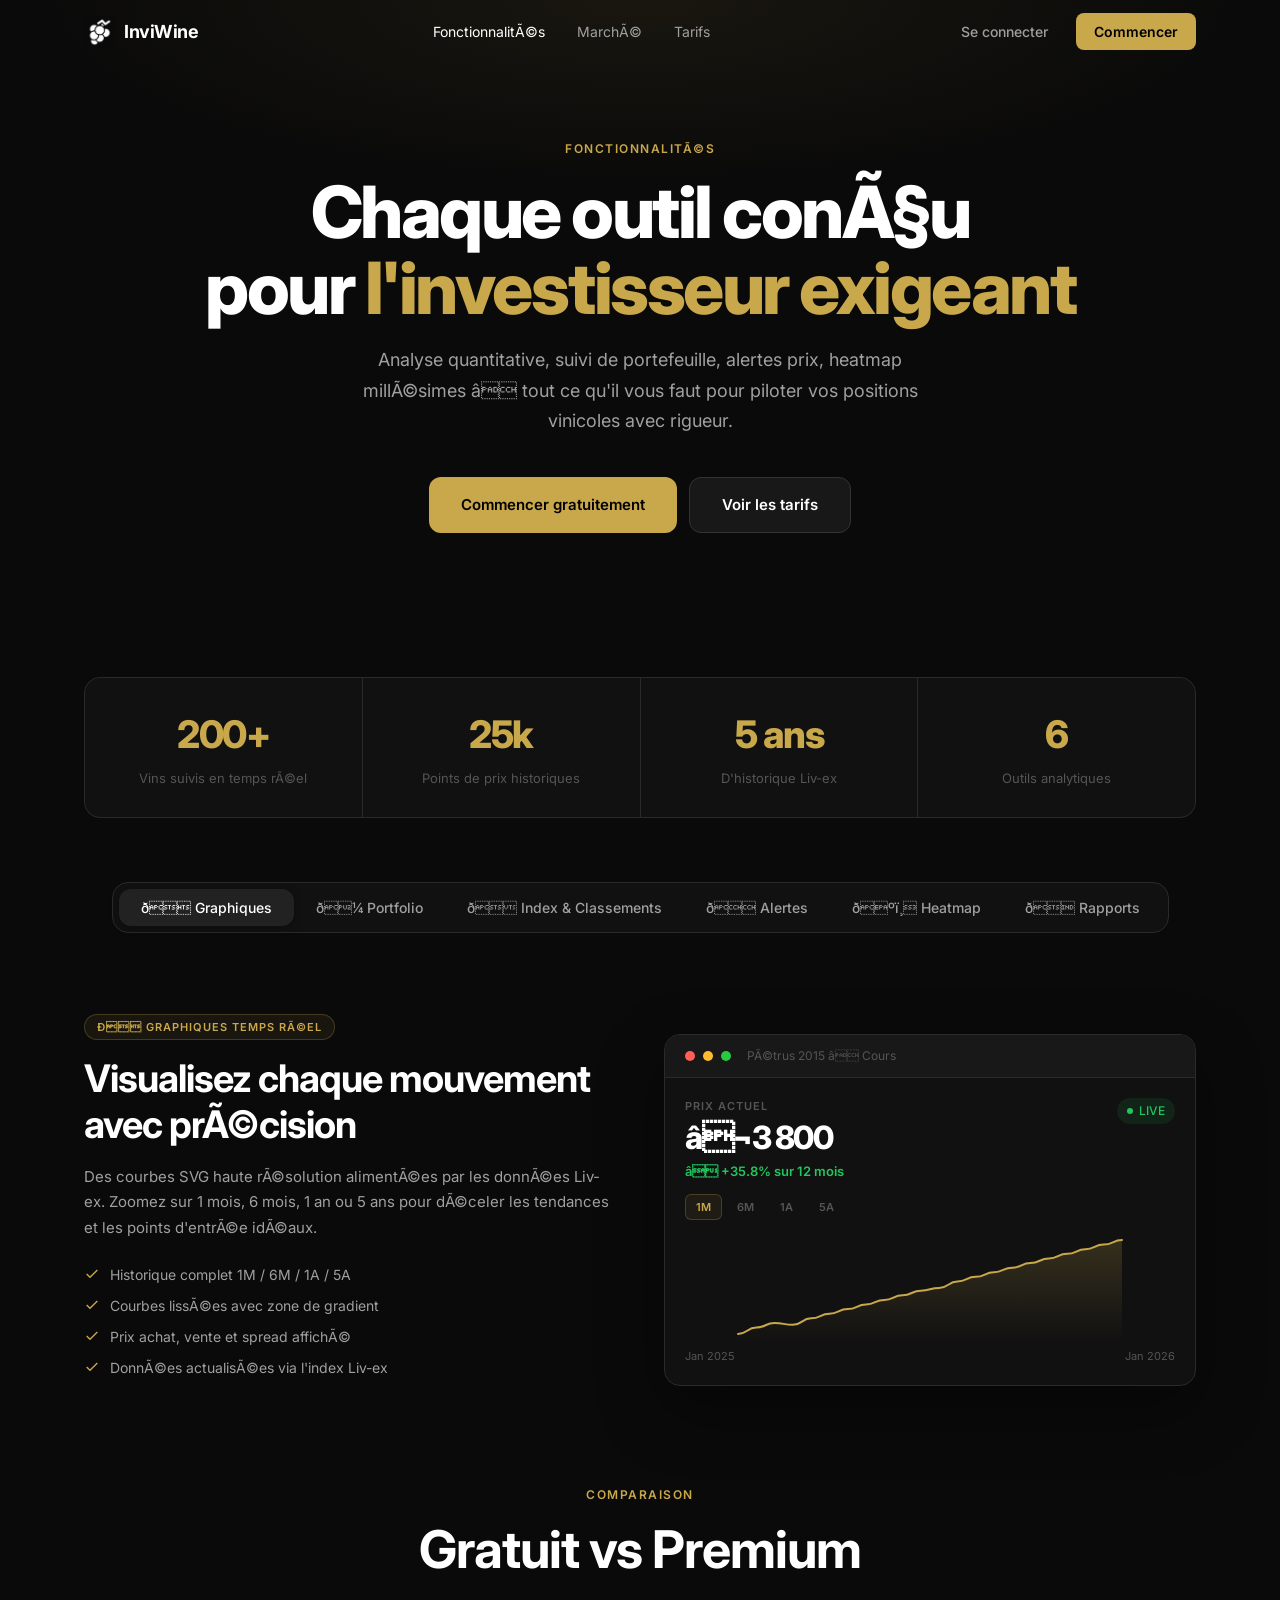
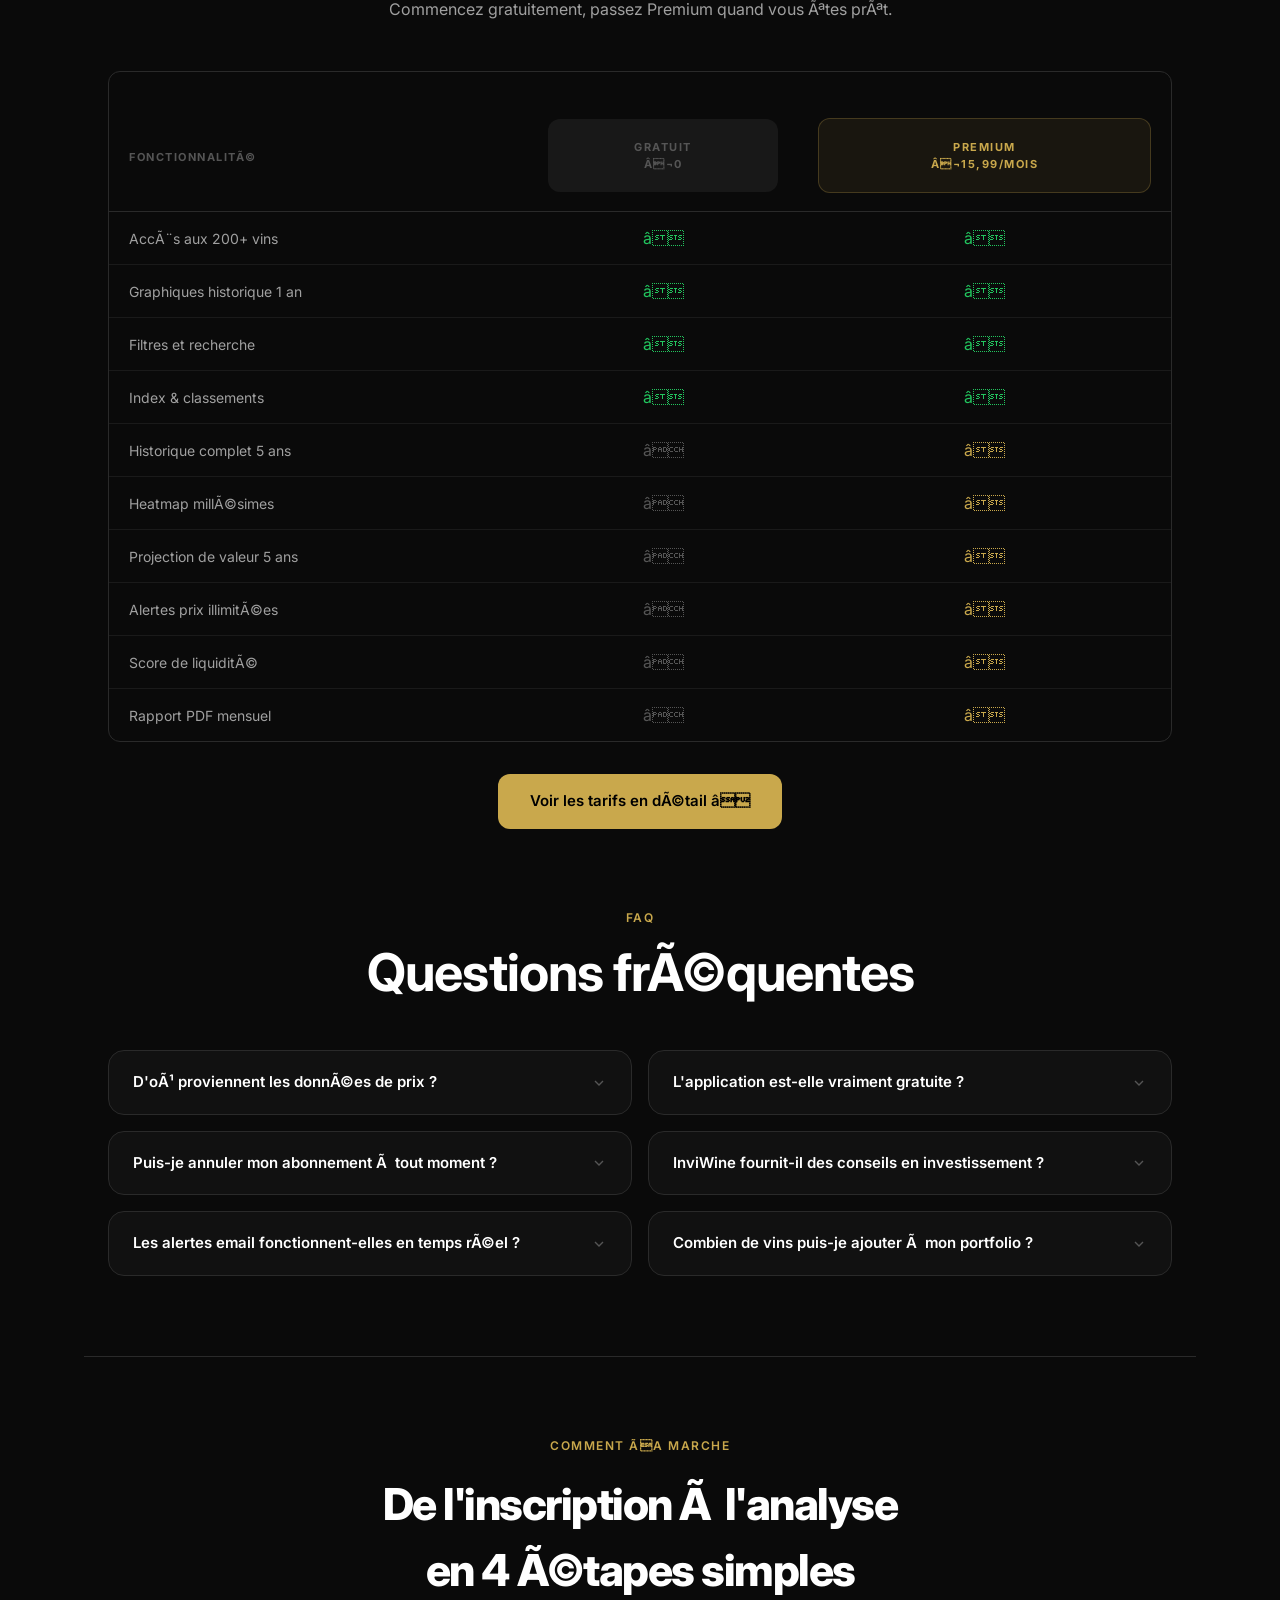
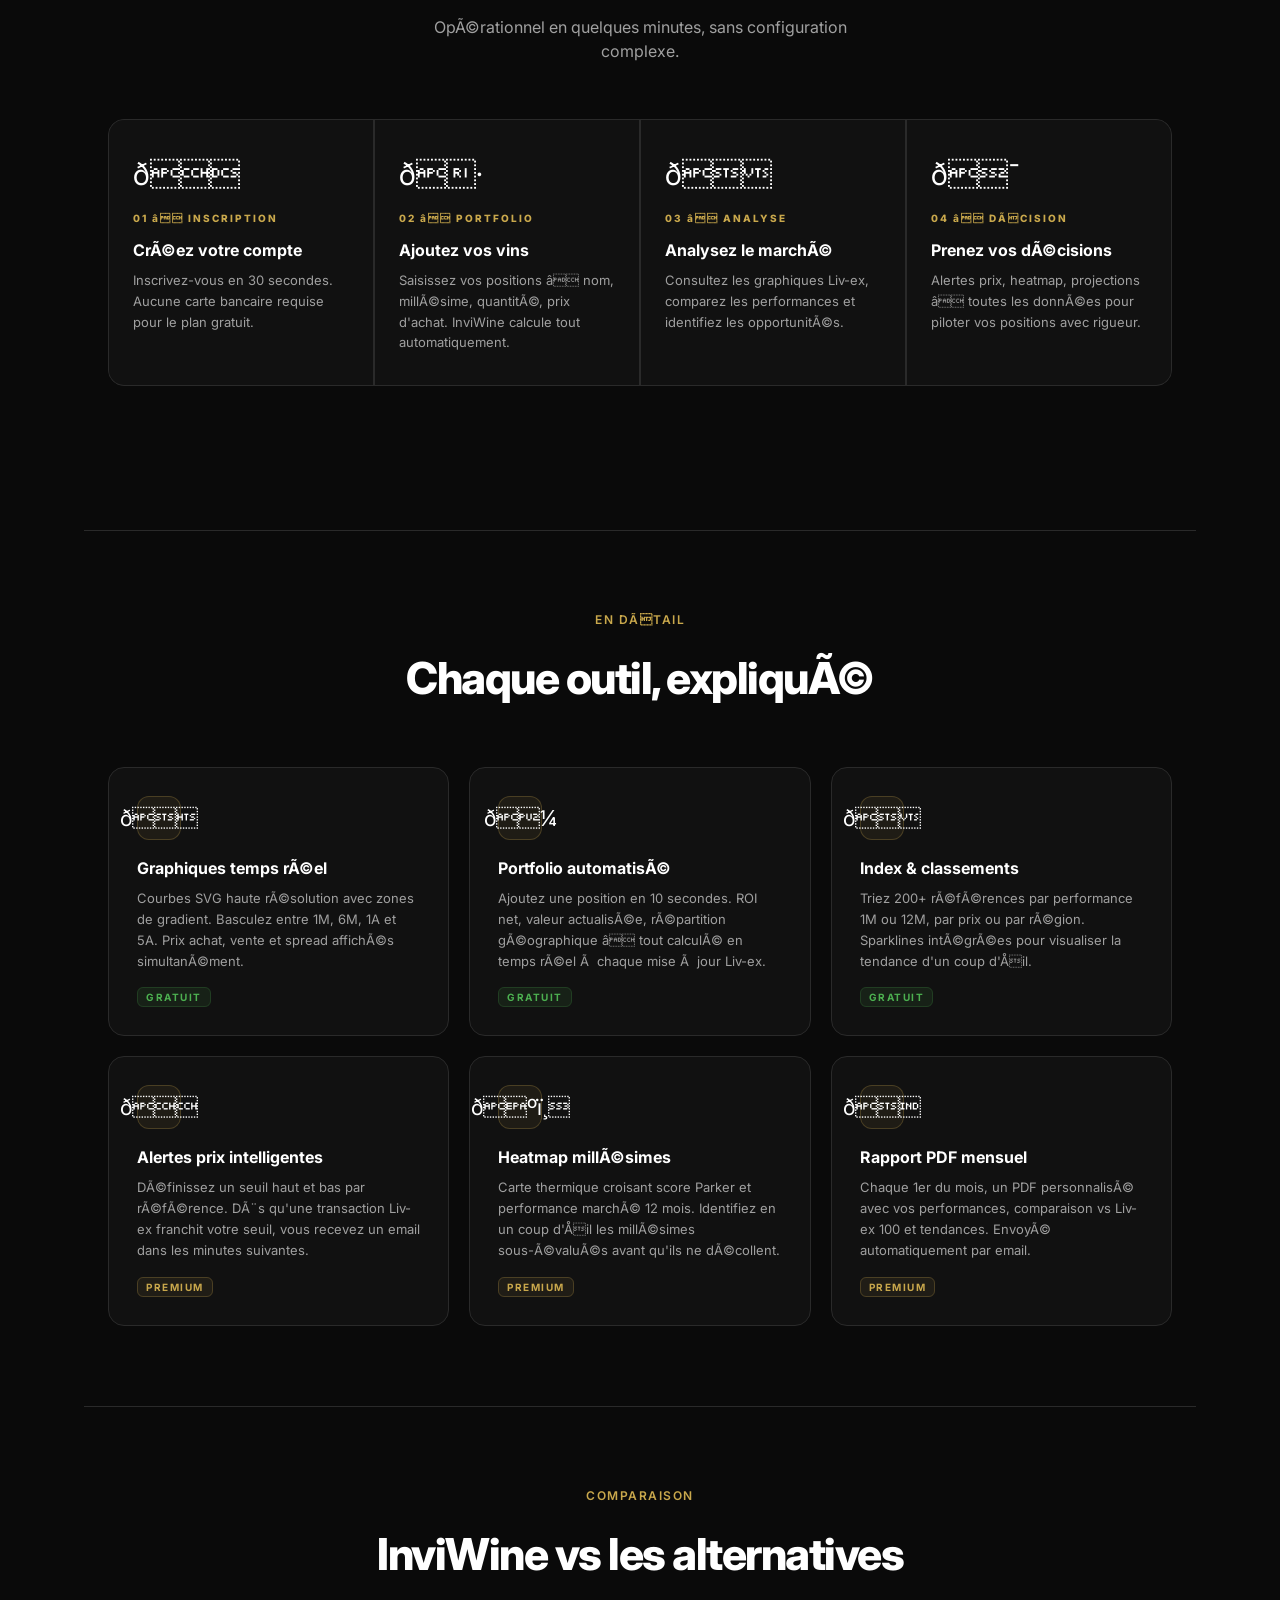
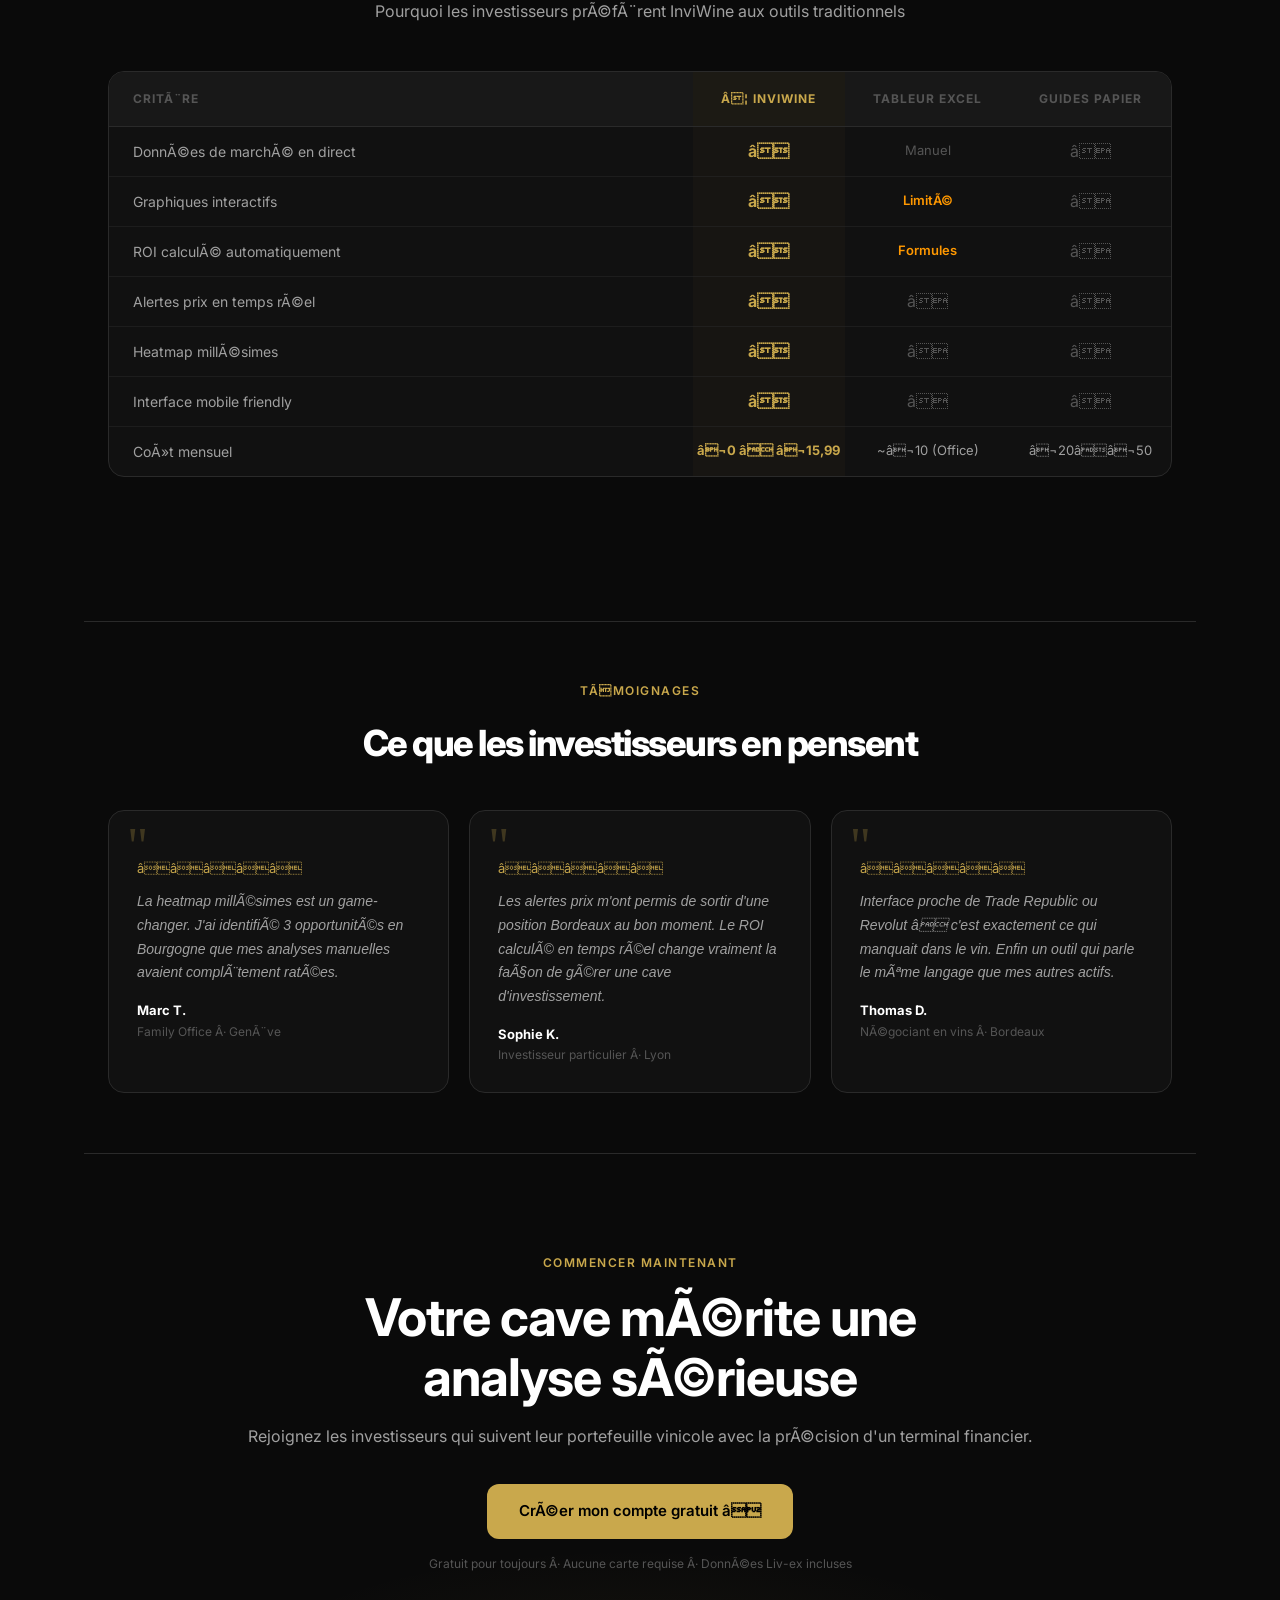
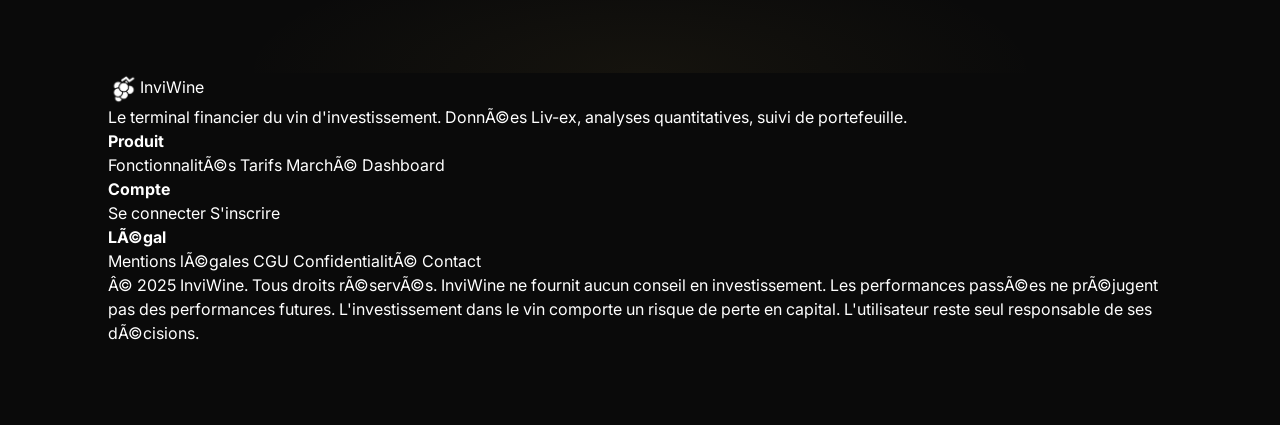
==== commit b3f59144: "Fix: suppression du HTML dupliqué dans fonctionnalites.html — footer désormais visible" ====
--- a/fonctionnalites.html
+++ b/fonctionnalites.html
@@ -3,7 +3,7 @@
 <head>
 <meta charset="UTF-8"/>
 <meta name="viewport" content="width=device-width,initial-scale=1.0"/>
-<title>Fonctionnalités — InviWine</title>
+<title>FonctionnalitÃ©s â InviWine</title>
 <link rel="stylesheet" href="css/style.css"/>
 <link rel="icon" href="logo.png" type="image/png"/>
 <style>
@@ -99,13 +99,13 @@
 <div class="nav-inner">
 <a href="/" class="nav-logo"><span class="nav-logo-dot"></span>InviWine</a>
 <div class="nav-links">
-<a href="fonctionnalites.html" style="color:var(--text)">Fonctionnalités</a>
-<a href="marche.html">Marché</a>
+<a href="fonctionnalites.html" style="color:var(--text)">FonctionnalitÃ©s</a>
+<a href="marche.html">MarchÃ©</a>
 <a href="tarifs.html">Tarifs</a>
 </div>
 <div class="nav-actions">
 <a href="login.html" class="nav-signin">Se connecter</a>
-<a href="register.html" class="nav-signup">Commencer</a>
+<a href="signup.html" class="nav-signup">Commencer</a>
 </div>
 </div>
 </nav>
@@ -114,11 +114,11 @@
 <section class="feat-hero">
 <div class="feat-hero-bg"></div>
 <div class="container">
-<p class="section-label reveal">Fonctionnalités</p>
-<h1 class="feat-hero-title reveal reveal-d1">Chaque outil conçu<br>pour <span>l'investisseur exigeant</span></h1>
-<p class="feat-hero-desc reveal reveal-d2">Analyse quantitative, suivi de portefeuille, alertes prix, heatmap millésimes — tout ce qu'il vous faut pour piloter vos positions vinicoles avec rigueur.</p>
+<p class="section-label reveal">FonctionnalitÃ©s</p>
+<h1 class="feat-hero-title reveal reveal-d1">Chaque outil conÃ§u<br>pour <span>l'investisseur exigeant</span></h1>
+<p class="feat-hero-desc reveal reveal-d2">Analyse quantitative, suivi de portefeuille, alertes prix, heatmap millÃ©simes â tout ce qu'il vous faut pour piloter vos positions vinicoles avec rigueur.</p>
 <div class="reveal reveal-d3" style="display:flex;gap:12px;justify-content:center;flex-wrap:wrap;">
-<a href="register.html" class="btn btn-primary btn-lg">Commencer gratuitement</a>
+<a href="signup.html" class="btn btn-primary btn-lg">Commencer gratuitement</a>
 <a href="tarifs.html" class="btn btn-secondary btn-lg">Voir les tarifs</a>
 </div>
 </div>
@@ -127,7 +127,7 @@
 <!-- METRICS STRIP -->
 <div class="container">
 <div class="metrics-strip reveal">
-<div class="metric-cell"><div class="metric-num">200+</div><div class="metric-label">Vins suivis en temps réel</div></div>
+<div class="metric-cell"><div class="metric-num">200+</div><div class="metric-label">Vins suivis en temps rÃ©el</div></div>
 <div class="metric-cell"><div class="metric-num">25k</div><div class="metric-label">Points de prix historiques</div></div>
 <div class="metric-cell"><div class="metric-num">5 ans</div><div class="metric-label">D'historique Liv-ex</div></div>
 <div class="metric-cell"><div class="metric-num">6</div><div class="metric-label">Outils analytiques</div></div>
@@ -137,12 +137,12 @@
 <!-- TABS NAV -->
 <div class="container">
 <div class="feat-tabs-nav">
-<button class="feat-tab-btn active" onclick="switchTab('charts',this)">📈 Graphiques</button>
-<button class="feat-tab-btn" onclick="switchTab('portfolio',this)">💼 Portfolio</button>
-<button class="feat-tab-btn" onclick="switchTab('index',this)">📊 Index & Classements</button>
-<button class="feat-tab-btn" onclick="switchTab('alerts',this)">🔔 Alertes</button>
-<button class="feat-tab-btn" onclick="switchTab('heatmap',this)">🗺️ Heatmap</button>
-<button class="feat-tab-btn" onclick="switchTab('reports',this)">📄 Rapports</button>
+<button class="feat-tab-btn active" onclick="switchTab('charts',this)">ð Graphiques</button>
+<button class="feat-tab-btn" onclick="switchTab('portfolio',this)">ð¼ Portfolio</button>
+<button class="feat-tab-btn" onclick="switchTab('index',this)">ð Index & Classements</button>
+<button class="feat-tab-btn" onclick="switchTab('alerts',this)">ð Alertes</button>
+<button class="feat-tab-btn" onclick="switchTab('heatmap',this)">ðºï¸ Heatmap</button>
+<button class="feat-tab-btn" onclick="switchTab('reports',this)">ð Rapports</button>
 </div>
 </div>
 <!-- TAB PANELS -->
@@ -152,14 +152,14 @@
 <div class="feat-panel active" id="panel-charts">
 <div class="feat-showcase">
 <div class="feat-showcase-info reveal">
-<div class="feat-badge">📈 Graphiques temps réel</div>
-<h3>Visualisez chaque mouvement<br>avec précision</h3>
-<p>Des courbes SVG haute résolution alimentées par les données Liv-ex. Zoomez sur 1 mois, 6 mois, 1 an ou 5 ans pour déceler les tendances et les points d'entrée idéaux.</p>
+<div class="feat-badge">ð Graphiques temps rÃ©el</div>
+<h3>Visualisez chaque mouvement<br>avec prÃ©cision</h3>
+<p>Des courbes SVG haute rÃ©solution alimentÃ©es par les donnÃ©es Liv-ex. Zoomez sur 1 mois, 6 mois, 1 an ou 5 ans pour dÃ©celer les tendances et les points d'entrÃ©e idÃ©aux.</p>
 <div class="feat-list">
 <div class="feat-list-item"><svg viewBox="0 0 24 24"><polyline points="20,6 9,17 4,12"/></svg>Historique complet 1M / 6M / 1A / 5A</div>
-<div class="feat-list-item"><svg viewBox="0 0 24 24"><polyline points="20,6 9,17 4,12"/></svg>Courbes lissées avec zone de gradient</div>
-<div class="feat-list-item"><svg viewBox="0 0 24 24"><polyline points="20,6 9,17 4,12"/></svg>Prix achat, vente et spread affiché</div>
-<div class="feat-list-item"><svg viewBox="0 0 24 24"><polyline points="20,6 9,17 4,12"/></svg>Données actualisées via l'index Liv-ex</div>
+<div class="feat-list-item"><svg viewBox="0 0 24 24"><polyline points="20,6 9,17 4,12"/></svg>Courbes lissÃ©es avec zone de gradient</div>
+<div class="feat-list-item"><svg viewBox="0 0 24 24"><polyline points="20,6 9,17 4,12"/></svg>Prix achat, vente et spread affichÃ©</div>
+<div class="feat-list-item"><svg viewBox="0 0 24 24"><polyline points="20,6 9,17 4,12"/></svg>DonnÃ©es actualisÃ©es via l'index Liv-ex</div>
 </div>
 </div>
 <div class="feat-demo reveal reveal-d1">
@@ -167,14 +167,14 @@
 <div class="feat-demo-dot" style="background:#ff5f57"></div>
 <div class="feat-demo-dot" style="background:#ffbd2e"></div>
 <div class="feat-demo-dot" style="background:#28c840"></div>
-<span style="font-size:12px;color:var(--text-3);margin-left:8px;">Pétrus 2015 — Cours</span>
+<span style="font-size:12px;color:var(--text-3);margin-left:8px;">PÃ©trus 2015 â Cours</span>
 </div>
 <div class="feat-demo-body">
 <div style="display:flex;justify-content:space-between;align-items:flex-start;margin-bottom:12px;">
 <div>
 <div style="font-size:11px;font-weight:600;letter-spacing:1px;color:var(--text-3);text-transform:uppercase;">Prix actuel</div>
-<div style="font-size:32px;font-weight:800;letter-spacing:-1.5px;">€3 800</div>
-<div style="font-size:13px;font-weight:600;color:var(--green);">↑ +35.8% sur 12 mois</div>
+<div style="font-size:32px;font-weight:800;letter-spacing:-1.5px;">â¬3 800</div>
+<div style="font-size:13px;font-weight:600;color:var(--green);">â +35.8% sur 12 mois</div>
 </div>
 <span class="badge badge-green live-pill">LIVE</span>
 </div>
@@ -198,13 +198,13 @@
 <div class="feat-panel" id="panel-portfolio">
 <div class="feat-showcase reverse">
 <div class="feat-showcase-info reveal">
-<div class="feat-badge">💼 Portfolio automatisé</div>
+<div class="feat-badge">ð¼ Portfolio automatisÃ©</div>
 <h3>Votre cave vue comme<br>un portefeuille financier</h3>
-<p>Ajoutez vos positions, InviWine calcule en temps réel la valeur totale, le ROI par bouteille et la répartition géographique de votre cave. Le tout dans une interface pensée pour les investisseurs.</p>
+<p>Ajoutez vos positions, InviWine calcule en temps rÃ©el la valeur totale, le ROI par bouteille et la rÃ©partition gÃ©ographique de votre cave. Le tout dans une interface pensÃ©e pour les investisseurs.</p>
 <div class="feat-list">
-<div class="feat-list-item"><svg viewBox="0 0 24 24"><polyline points="20,6 9,17 4,12"/></svg>ROI calculé automatiquement par position</div>
-<div class="feat-list-item"><svg viewBox="0 0 24 24"><polyline points="20,6 9,17 4,12"/></svg>Valeur totale actualisée en continu</div>
-<div class="feat-list-item"><svg viewBox="0 0 24 24"><polyline points="20,6 9,17 4,12"/></svg>Répartition par région et millésime</div>
+<div class="feat-list-item"><svg viewBox="0 0 24 24"><polyline points="20,6 9,17 4,12"/></svg>ROI calculÃ© automatiquement par position</div>
+<div class="feat-list-item"><svg viewBox="0 0 24 24"><polyline points="20,6 9,17 4,12"/></svg>Valeur totale actualisÃ©e en continu</div>
+<div class="feat-list-item"><svg viewBox="0 0 24 24"><polyline points="20,6 9,17 4,12"/></svg>RÃ©partition par rÃ©gion et millÃ©sime</div>
 <div class="feat-list-item"><svg viewBox="0 0 24 24"><polyline points="20,6 9,17 4,12"/></svg>Projection de valeur sur 5 ans (Premium)</div>
 </div>
 </div>
@@ -218,108 +218,217 @@
 <div class="feat-demo-body">
 <div style="margin-bottom:16px;">
 <div style="font-size:11px;color:var(--text-3);text-transform:uppercase;letter-spacing:1px;margin-bottom:4px;">Valeur totale</div>
-<div style="font-size:36px;font-weight:800;letter-spacing:-1.5px;">€247 840</div>
-<div style="font-size:13px;color:var(--green);font-weight:600;">↑ +18.4% depuis l'achat</div>
-</div>
-<div class="port-row">
-<html lang="fr">
-<head>
-<meta charset="UTF-8"/>
-<meta name="viewport" content="width=device-width,initial-scale=1.0"/>
-<title>Fonctionnalités — InviWine</title>
-<link rel="stylesheet" href="css/style.css"/>
-<link rel="icon" href="logo.png" type="image/png"/>
-<style>
-.feat-hero{padding:140px 0 80px;text-align:center;position:relative;overflow:hidden;}
-.feat-hero-bg{position:absolute;inset:0;background:radial-gradient(ellipse 80% 50% at 50% 0%,rgba(201,168,76,0.08) 0%,transparent 60%);pointer-events:none;}
-.feat-hero-title{font-size:clamp(40px,6vw,72px);font-weight:800;letter-spacing:-2.5px;line-height:1.05;margin-bottom:20px;}
-.feat-hero-title span{color:var(--gold);}
-.feat-hero-desc{font-size:18px;color:var(--text-2);line-height:1.7;max-width:560px;margin:0 auto 40px;}
-.feat-tabs-nav{display:flex;gap:0;background:var(--bg-2);border:1px solid var(--border);border-radius:var(--radius-lg);padding:6px;width:fit-content;margin:0 auto 80px;flex-wrap:wrap;justify-content:center;}
-.feat-tab-btn{font-size:14px;font-weight:500;padding:10px 22px;border-radius:var(--radius);color:var(--text-2);cursor:pointer;transition:all var(--transition);border:none;background:transparent;}
-.feat-tab-btn.active{background:var(--bg-4);color:var(--text);box-shadow:0 2px 8px rgba(0,0,0,0.3);}
-.feat-tab-btn:hover:not(.active){color:var(--text);}
-.feat-panel{display:none;animation:panelIn .3s ease;}
-.feat-panel.active{display:block;}
-@keyframes panelIn{from{opacity:0;transform:translateY(12px);}to{opacity:1;transform:translateY(0);}}
-.feat-showcase{display:grid;grid-template-columns:1fr 1fr;gap:48px;align-items:center;margin-bottom:80px;}
-.feat-showcase.reverse{direction:rtl;}
-.feat-showcase.reverse>*{direction:ltr;}
-.feat-showcase-info h3{font-size:clamp(26px,3.5vw,38px);font-weight:700;letter-spacing:-1px;margin-bottom:16px;line-height:1.2;}
-.feat-showcase-info p{font-size:15px;color:var(--text-2);line-height:1.7;margin-bottom:24px;}
-.feat-list{display:flex;flex-direction:column;gap:10px;margin-bottom:28px;}
-.feat-list-item{display:flex;align-items:flex-start;gap:10px;font-size:14px;color:var(--text-2);}
-.feat-list-item svg{width:16px;height:16px;stroke:var(--gold);fill:none;stroke-width:2;flex-shrink:0;margin-top:2px;}
-.feat-demo{background:var(--bg-2);border:1px solid var(--border);border-radius:var(--radius-lg);overflow:hidden;box-shadow:0 24px 64px rgba(0,0,0,0.4);}
-.feat-demo-header{background:var(--bg-3);padding:12px 20px;display:flex;align-items:center;gap:8px;border-bottom:1px solid var(--border);}
-.feat-demo-dot{width:10px;height:10px;border-radius:50%;}
-.feat-demo-body{padding:20px;}
-.feat-badge{display:inline-flex;align-items:center;gap:6px;font-size:11px;font-weight:600;letter-spacing:1px;color:var(--gold);background:var(--gold-subtle);border:1px solid var(--gold-border);padding:4px 12px;border-radius:20px;margin-bottom:16px;text-transform:uppercase;}
-.compare-section{padding:80px 0;}
-.compare-table{width:100%;border-collapse:collapse;}
-.compare-table th{padding:14px 20px;text-align:left;font-size:11px;font-weight:700;letter-spacing:1.5px;text-transform:uppercase;color:var(--text-3);border-bottom:1px solid var(--border);}
-.compare-table th.plan-col{text-align:center;}
-.compare-table td{padding:14px 20px;font-size:14px;color:var(--text-2);border-bottom:1px solid rgba(42,42,42,0.5);}
-.compare-table td.plan-col{text-align:center;}
-.compare-table tr:last-child td{border-bottom:none;}
-.check-gold{color:var(--gold);font-size:16px;}
-.check-green{color:var(--green);font-size:16px;}
-.cross{color:var(--text-3);font-size:16px;}
-.plan-header{text-align:center;padding:16px;border-radius:var(--radius);background:var(--bg-3);}
-.plan-header.featured-plan{background:var(--gold-subtle);border:1px solid var(--gold-border);}
-.plan-name-lbl{font-size:11px;font-weight:700;letter-spacing:1.5px;text-transform:uppercase;color:var(--text-3);margin-bottom:4px;}
-.plan-price-lbl{font-size:24px;font-weight:800;letter-spacing:-1px;}
-.plan-price-lbl.gold{color:var(--gold);}
-.faq-section{padding:80px 0;}
-.faq-grid{display:grid;grid-template-columns:1fr 1fr;gap:16px;margin-top:48px;}
-.faq-item{background:var(--bg-2);border:1px solid var(--border);border-radius:var(--radius-lg);overflow:hidden;}
-.faq-q{padding:20px 24px;font-size:15px;font-weight:600;cursor:pointer;display:flex;justify-content:space-between;align-items:center;transition:color var(--transition);}
-.faq-q:hover{color:var(--gold);}
-.faq-q svg{width:16px;height:16px;stroke:var(--text-3);fill:none;stroke-width:2;transition:transform .2s;}
-.faq-item.open .faq-q svg{transform:rotate(180deg);}
-.faq-a{padding:0 24px;max-height:0;overflow:hidden;transition:max-height .35s ease,padding .35s ease;}
-.faq-item.open .faq-a{max-height:200px;padding-bottom:20px;}
-.faq-a p{font-size:14px;color:var(--text-2);line-height:1.7;}
-.metrics-strip{display:grid;grid-template-columns:repeat(4,1fr);gap:1px;background:var(--border);border:1px solid var(--border);border-radius:var(--radius-lg);overflow:hidden;margin:64px 0;}
-.metric-cell{background:var(--bg-2);padding:28px;text-align:center;}
-.metric-num{font-size:38px;font-weight:800;letter-spacing:-1.5px;color:var(--gold);}
-.metric-label{font-size:13px;color:var(--text-3);margin-top:6px;}
-.feat-cta-section{padding:100px 0;text-align:center;background:radial-gradient(ellipse 60% 40% at 50% 100%,rgba(201,168,76,0.06) 0%,transparent 60%);border-top:1px solid var(--border);}
-.chart-tabs{display:flex;gap:4px;margin-bottom:12px;}
-.chart-tab{font-size:11px;font-weight:600;padding:4px 10px;border-radius:6px;cursor:pointer;color:var(--text-3);background:transparent;border:1px solid transparent;transition:all .15s;}
-.chart-tab.active{background:var(--gold-subtle);color:var(--gold);border-color:var(--gold-border);}
-.heatmap-grid{display:grid;grid-template-columns:repeat(6,1fr);gap:4px;margin-top:8px;}
-.heatmap-cell{padding:8px 4px;border-radius:6px;text-align:center;font-size:11px;font-weight:600;cursor:pointer;transition:transform .15s;}
-.heatmap-cell:hover{transform:scale(1.08);}
-.heatmap-year{font-size:10px;color:var(--text-3);margin-top:2px;}
-.port-row{display:flex;align-items:center;justify-content:space-between;padding:10px 0;border-bottom:1px solid rgba(42,42,42,0.4);}
-.port-row:last-child{border-bottom:none;}
-.port-bar{height:4px;border-radius:2px;background:var(--gold);opacity:.7;margin-top:4px;}
-.alert-item{display:flex;align-items:center;gap:12px;padding:10px 14px;background:var(--bg-3);border-radius:var(--radius-sm);border:1px solid var(--border);margin-bottom:6px;}
-.alert-dot{width:8px;height:8px;border-radius:50%;flex-shrink:0;}
-.alert-triggered{border-color:rgba(201,168,76,0.3);background:rgba(201,168,76,0.06);}
-@media(max-width:900px){.feat-showcase{grid-template-columns:1fr;}.feat-showcase.reverse{direction:ltr;}.faq-grid{grid-template-columns:1fr;}.metrics-strip{grid-template-columns:1fr 1fr;}}
-@media(max-width:600px){.feat-tabs-nav{gap:2px;}.feat-tab-btn{padding:8px 14px;font-size:13px;}}
-</style>
-</head>
-<body>
-<nav class="nav" id="nav"><div class="nav-inner"><a href="/" class="nav-logo"><span class="nav-logo-dot"></span>InviWine</a><div class="nav-links"><a href="fonctionnalites.html" style="color:var(--text)">Fonctionnalités</a><a href="marche.html">Marché</a><a href="tarifs.html">Tarifs</a></div><div class="nav-actions"><a href="login.html" class="nav-signin">Se connecter</a><a href="register.html" class="nav-signup">Commencer</a></div></div></nav>
-<section class="feat-hero"><div class="feat-hero-bg"></div><div class="container"><p class="section-label reveal">Fonctionnalités</p><h1 class="feat-hero-title reveal reveal-d1">Chaque outil conçu<br>pour <span>l'investisseur exigeant</span></h1><p class="feat-hero-desc reveal reveal-d2">Analyse quantitative, suivi de portefeuille, alertes prix, heatmap millésimes — tout ce qu'il vous faut pour piloter vos positions vinicoles avec rigueur.</p><div class="reveal reveal-d3" style="display:flex;gap:12px;justify-content:center;flex-wrap:wrap;"><a href="register.html" class="btn btn-primary btn-lg">Commencer gratuitement</a><a href="tarifs.html" class="btn btn-secondary btn-lg">Voir les tarifs</a></div></div></section>
-<div class="container"><div class="metrics-strip reveal"><div class="metric-cell"><div class="metric-num">200+</div><div class="metric-label">Vins suivis en temps réel</div></div><div class="metric-cell"><div class="metric-num">25k</div><div class="metric-label">Points de prix historiques</div></div><div class="metric-cell"><div class="metric-num">5 ans</div><div class="metric-label">D'historique Liv-ex</div></div><div class="metric-cell"><div class="metric-num">6</div><div class="metric-label">Outils analytiques</div></div></div></div>
-<div class="container"><div class="feat-tabs-nav"><button class="feat-tab-btn active" onclick="switchTab('charts',this)">📈 Graphiques</button><button class="feat-tab-btn" onclick="switchTab('portfolio',this)">💼 Portfolio</button><button class="feat-tab-btn" onclick="switchTab('index',this)">📊 Index</button><button class="feat-tab-btn" onclick="switchTab('alerts',this)">🔔 Alertes</button><button class="feat-tab-btn" onclick="switchTab('heatmap',this)">🗺️ Heatmap</button><button class="feat-tab-btn" onclick="switchTab('reports',this)">📄 Rapports</button></div></div>
-<div class="container" style="padding-bottom:80px;"><div class="feat-panel active" id="panel-charts"><div class="feat-showcase"><div class="feat-showcase-info reveal"><div class="feat-badge">📈 Graphiques temps réel</div><h3>Visualisez chaque mouvement<br>avec précision</h3><p>Des courbes SVG haute résolution alimentées par les données Liv-ex. Zoomez sur 1 mois, 6 mois, 1 an ou 5 ans pour déceler les tendances et les points d'entrée idéaux.</p><div class="feat-list"><div class="feat-list-item"><svg viewBox="0 0 24 24"><polyline points="20,6 9,17 4,12"/></svg>Historique complet 1M / 6M / 1A / 5A</div><div class="feat-list-item"><svg viewBox="0 0 24 24"><polyline points="20,6 9,17 4,12"/></svg>Courbes lissées avec zone de gradient</div><div class="feat-list-item"><svg viewBox="0 0 24 24"><polyline points="20,6 9,17 4,12"/></svg>Prix achat, vente et spread affiché</div><div class="feat-list-item"><svg viewBox="0 0 24 24"><polyline points="20,6 9,17 4,12"/></svg>Données Liv-ex actualisées</div></div></div>
-<div class="feat-demo reveal reveal-d1"><div class="feat-demo-header"><div class="feat-demo-dot" style="background:#ff5f57"></div><div class="feat-demo-dot" style="background:#ffbd2e"></div><div class="feat-demo-dot" style="background:#28c840"></div><span style="font-size:12px;color:var(--text-3);margin-left:8px;">Pétrus 2015 — Cours</span></div><div class="feat-demo-body"><div style="display:flex;justify-content:space-between;align-items:flex-start;margin-bottom:12px;"><div><div style="font-size:11px;font-weight:600;letter-spacing:1px;color:var(--text-3);text-transform:uppercase;">Prix actuel</div><div style="font-size:32px;font-weight:800;letter-spacing:-1.5px;">€3 800</div><div style="font-size:13px;font-weight:600;color:var(--green);">↑ +35.8% sur 12 mois</div></div><span class="badge badge-green live-pill">LIVE</span></div><div class="chart-tabs"><span class="chart-tab active" onclick="switchChart(this,'1M')">1M</span><span class="chart-tab" onclick="switchChart(this,'6M')">6M</span><span class="chart-tab" onclick="switchChart(this,'1A')">1A</span><span class="chart-tab" onclick="switchChart(this,'5A')">5A</span></div><svg id="demoChart" width="100%" height="110" viewBox="0 0 400 110" style="overflow:visible;display:block;"></svg><div style="display:flex;justify-content:space-between;font-size:11px;color:var(--text-3);margin-top:6px;"><span id="chartDateStart">Jan 2025</span><span id="chartDateEnd">Jan 2026</span></div></div></div></div></div>
-<div class="feat-panel" id="panel-portfolio"><div class="feat-showcase reverse"><div class="feat-showcase-info reveal"><div class="feat-badge">💼 Portfolio automatisé</div><h3>Votre cave vue comme<br>un portefeuille financier</h3><p>Ajoutez vos positions, InviWine calcule en temps réel la valeur totale, le ROI par bouteille et la répartition géographique. Le tout dans une interface pensée pour les investisseurs sérieux.</p><div class="feat-list"><div class="feat-list-item"><svg viewBox="0 0 24 24"><polyline points="20,6 9,17 4,12"/></svg>ROI calculé automatiquement par position</div><div class="feat-list-item"><svg viewBox="0 0 24 24"><polyline points="20,6 9,17 4,12"/></svg>Valeur totale actualisée en continu</div><div class="feat-list-item"><svg viewBox="0 0 24 24"><polyline points="20,6 9,17 4,12"/></svg>Répartition par région et millésime</div><div class="feat-list-item"><svg viewBox="0 0 24 24"><polyline points="20,6 9,17 4,12"/></svg>Projection de valeur sur 5 ans (Premium)</div></div></div>
-<div class="feat-demo reveal reveal-d1"><div class="feat-demo-header"><div class="feat-demo-dot" style="background:#ff5f57"></div><div class="feat-demo-dot" style="background:#ffbd2e"></div><div class="feat-demo-dot" style="background:#28c840"></div><span style="font-size:12px;color:var(--text-3);margin-left:8px;">Mon Portfolio</span></div><div class="feat-demo-body"><div style="margin-bottom:16px;"><div style="font-size:11px;color:var(--text-3);text-transform:uppercase;letter-spacing:1px;margin-bottom:4px;">Valeur totale</div><div style="font-size:36px;font-weight:800;letter-spacing:-1.5px;">€247 840</div><div style="font-size:13px;color:var(--green);font-weight:600;">↑ +18.4% depuis l'achat</div></div><div class="port-row"><div><div style="font-size:13px;font-weight:600;">🍷 Pétrus 2015</div><div style="font-size:11px;color:var(--text-3);">12 bouteilles · Bordeaux</div><div class="port-bar" style="width:70%"></div></div><div style="text-align:right"><div style="font-size:13px;font-weight:600;">€45 600</div><div style="font-size:12px;color:var(--green);">+35.8%</div></div></div><div class="port-row"><div><div style="font-size:13px;font-weight:600;">🍷 Romanée-Conti 2019</div><div style="font-size:11px;color:var(--text-3);">3 bouteilles · Bourgogne</div><div class="port-bar" style="width:100%;background:#8E44AD"></div></div><div style="text-align:right"><div style="font-size:13px;font-weight:600;">€54 000</div><div style="font-size:12px;color:var(--green);">+45.2%</div></div></div><div class="port-row"><div><div style="font-size:13px;font-weight:600;">🥂 Krug Clos du Mesnil</div><div style="font-size:11px;color:var(--text-3);">6 bouteilles · Champagne</div><div class="port-bar" style="width:45%;background:#F39C12"></div></div><div style="text-align:right"><div style="font-size:13px;font-weight:600;">€7 200</div><div style="font-size:12px;color:var(--green);">+28.4%</div></div></div></div></div></div></div>
-<div class="feat-panel" id="panel-index"><div class="feat-showcase"><div class="feat-showcase-info reveal"><div class="feat-badge">📊 Index & Classements</div><h3>Triez 200+ références<br>en un coup d'œil</h3><p>Filtrez par région, millésime, performance 1 mois ou 12 mois. Repérez en quelques secondes les vins qui surperforment ou sous-performent le marché.</p><div class="feat-list"><div class="feat-list-item"><svg viewBox="0 0 24 24"><polyline points="20,6 9,17 4,12"/></svg>Tri multi-critères : prix, perf, région</div><div class="feat-list-item"><svg viewBox="0 0 24 24"><polyline points="20,6 9,17 4,12"/></svg>Filtres rapides Bordeaux, Bourgogne, Napa...</div><div class="feat-list-item"><svg viewBox="0 0 24 24"><polyline points="20,6 9,17 4,12"/></svg>Sparklines intégrées pour la tendance</div><div class="feat-list-item"><svg viewBox="0 0 24 24"><polyline points="20,6 9,17 4,12"/></svg>Score de liquidité par référence (Premium)</div></div></div><div class="feat-demo reveal reveal-d1"><div class="feat-demo-header"><div class="feat-demo-dot" style="background:#ff5f57"></div><div class="feat-demo-dot" style="background:#ffbd2e"></div><div class="feat-demo-dot" style="background:#28c840"></div><span style="font-size:12px;color:var(--text-3);margin-left:8px;">Index — Top performers</span></div><div class="feat-demo-body"><div class="table-wrap" style="border:none;"><table class="data-table" style="font-size:13px;"><thead><tr><th>VIN</th><th>PRIX</th><th>12M</th></tr></thead><tbody><tr><td><div style="font-weight:600;">🍷 Musigny 2018</div><div style="font-size:11px;color:var(--text-3);">Leroy · Bourgogne</div></td><td style="text-align:right;font-weight:600;">€8 500</td><td style="text-align:right;"><span class="up" style="font-weight:700;">+52.3%</span></td></tr><tr><td><div style="font-weight:600;">🍷 Romanée-Conti 2019</div><div style="font-size:11px;color:var(--text-3);">DRC · Bourgogne</div></td><td style="text-align:right;font-weight:600;">€18 000</td><td style="text-align:right;"><span class="up" style="font-weight:700;">+45.2%</span></td></tr><tr><td><div style="font-weight:600;">🍷 Screaming Eagle 2018</div><div style="font-size:11px;color:var(--text-3);">Napa Valley</div></td><td style="text-align:right;font-weight:600;">€3 800</td><td style="text-align:right;"><span class="up" style="font-weight:700;">+42.5%</span></td></tr><tr><td><div style="font-weight:600;">🍷 La Tâche 2018</div><div style="font-size:11px;color:var(--text-3);">DRC · Bourgogne</div></td><td style="text-align:right;font-weight:600;">€4 200</td><td style="text-align:right;"><span class="up" style="font-weight:700;">+38.5%</span></td></tr></tbody></table></div></div></div></div></div>
-<div class="feat-panel" id="panel-alerts"><div class="feat-showcase reverse"><div class="feat-showcase-info reveal"><div class="feat-badge">🔔 Alertes Prix</div><h3>Ne manquez plus<br>aucun mouvement</h3><p>Définissez des seuils de prix par référence et recevez des notifications email dès qu'un seuil est franchi — à la hausse comme à la baisse.</p><div class="feat-list"><div class="feat-list-item"><svg viewBox="0 0 24 24"><polyline points="20,6 9,17 4,12"/></svg>Alertes à la hausse et à la baisse</div><div class="feat-list-item"><svg viewBox="0 0 24 24"><polyline points="20,6 9,17 4,12"/></svg>Notifications email instantanées</div><div class="feat-list-item"><svg viewBox="0 0 24 24"><polyline points="20,6 9,17 4,12"/></svg>Alertes illimitées en version Premium</div><div class="feat-list-item"><svg viewBox="0 0 24 24"><polyline points="20,6 9,17 4,12"/></svg>Historique des déclenchements</div></div></div><div class="feat-demo reveal reveal-d1"><div class="feat-demo-header"><div class="feat-demo-dot" style="background:#ff5f57"></div><div class="feat-demo-dot" style="background:#ffbd2e"></div><div class="feat-demo-dot" style="background:#28c840"></div><span style="font-size:12px;color:var(--text-3);margin-left:8px;">Mes Alertes Actives</span></div><div class="feat-demo-body"><div class="alert-item alert-triggered"><div class="alert-dot" style="background:var(--gold)"></div><div style="flex:1"><div style="font-size:13px;font-weight:600;">🍷 Pétrus 2015</div><div style="font-size:12px;color:var(--text-3);">Seuil haut : €4 000</div></div><span class="badge badge-gold">⚡ Déclenché</span></div><div class="alert-item"><div class="alert-dot" style="background:var(--green)"></div><div style="flex:1"><div style="font-size:13px;font-weight:600;">🍷 Romanée-Conti 2019</div><div style="font-size:12px;color:var(--text-3);">Seuil bas : €15 000</div></div><span class="badge badge-neutral">Actif</span></div><div class="alert-item"><div class="alert-dot" style="background:var(--green)"></div><div style="flex:1"><div style="font-size:13px;font-weight:600;">🥂 Krug Clos du Mesnil</div><div style="font-size:12px;color:var(--text-3);">Seuil haut : €1 300</div></div><span class="badge badge-neutral">Actif</span></div><div style="margin-top:16px;padding:12px;background:var(--bg-3);border-radius:var(--radius-sm);border:1px solid var(--border);"><div style="font-size:12px;color:var(--text-3);margin-bottom:8px;text-transform:uppercase;letter-spacing:1px;font-weight:600;">Ajouter une alerte</div><div style="display:flex;gap:8px;"><input type="text" placeholder="Rechercher un vin..." style="flex:1;background:var(--bg-4);border:1px solid var(--border-2);border-radius:6px;padding:8px 10px;font-size:13px;color:var(--text);outline:none;"/><button class="btn btn-primary" style="padding:8px 14px;font-size:12px;">+</button></div></div></div></div></div></div>
-<div class="feat-panel" id="panel-heatmap"><div class="feat-showcase"><div class="feat-showcase-info reveal"><div class="feat-badge">🗺️ Heatmap Millésimes</div><h3>Identifiez les millésimes<br>sous-évalués</h3><p>Carte thermique interactive croisant qualité Parker et performance marché. Repérez d'un coup d'œil les millésimes qui offrent encore du potentiel de hausse.</p><div class="feat-list"><div class="feat-list-item"><svg viewBox="0 0 24 24"><polyline points="20,6 9,17 4,12"/></svg>Croisement qualité × performance</div><div class="feat-list-item"><svg viewBox="0 0 24 24"><polyline points="20,6 9,17 4,12"/></svg>Filtrage par domaine ou région</div><div class="feat-list-item"><svg viewBox="0 0 24 24"><polyline points="20,6 9,17 4,12"/></svg>Score de sous-évaluation calculé</div><div class="feat-list-item"><svg viewBox="0 0 24 24"><polyline points="20,6 9,17 4,12"/></svg>Disponible en version Premium</div></div></div><div class="feat-demo reveal reveal-d1"><div class="feat-demo-header"><div class="feat-demo-dot" style="background:#ff5f57"></div><div class="feat-demo-dot" style="background:#ffbd2e"></div><div class="feat-demo-dot" style="background:#28c840"></div><span style="font-size:12px;color:var(--text-3);margin-left:8px;">Heatmap — Pétrus 2010-2021</span></div><div class="feat-demo-body"><div style="font-size:11px;color:var(--text-3);margin-bottom:8px;text-transform:uppercase;letter-spacing:1px;">Performance 12 mois par millésime</div><div class="heatmap-grid" id="heatmapDemo"></div><div style="display:flex;align-items:center;gap:8px;margin-top:12px;font-size:11px;color:var(--text-3);"><div style="width:12px;height:12px;border-radius:2px;background:#1a3a1a;"></div> Faible<div style="width:12px;height:12px;border-radius:2px;background:#2d7a2d;margin-left:8px;"></div> Moyen<div style="width:12px;height:12px;border-radius:2px;background:var(--gold);margin-left:8px;"></div> Élevé</div></div></div></div></div>
-<div class="feat-panel" id="panel-reports"><div class="feat-showcase reverse"><div class="feat-showcase-info reveal"><div class="feat-badge">📄 Rapport PDF Mensuel</div><h3>Votre bilan mensuel<br>automatisé</h3><p>Chaque mois, InviWine génère un rapport PDF personnalisé avec l'évolution de votre portefeuille, les performances par position et les tendances du marché.</p><div class="feat-list"><div class="feat-list-item"><svg viewBox="0 0 24 24"><polyline points="20,6 9,17 4,12"/></svg>Performances détaillées par position</div><div class="feat-list-item"><svg viewBox="0 0 24 24"><polyline points="20,6 9,17 4,12"/></svg>Comparaison avec l'indice Liv-ex 100</div><div class="feat-list-item"><svg viewBox="0 0 24 24"><polyline points="20,6 9,17 4,12"/></svg>Graphiques et tableaux intégrés</div><div class="feat-list-item"><svg viewBox="0 0 24 24"><polyline points="20,6 9,17 4,12"/></svg>Envoi automatique par email (Premium)</div></div></div><div class="feat-demo reveal reveal-d1"><div class="feat-demo-header"><div class="feat-demo-dot" style="background:#ff5f57"></div><div class="feat-demo-dot" style="background:#ffbd2e"></div><div class="feat-demo-dot" style="background:#28c840"></div><span style="font-size:12px;color:var(--text-3);margin-left:8px;">Rapport Mensuel — Décembre 2025</span></div><div class="feat-demo-body"><div style="display:flex;align-items:center;gap:16px;padding:16px;background:var(--bg-3);border-radius:var(--radius);border:1px solid var(--border);margin-bottom:12px;"><div style="width:44px;height:56px;background:linear-gradient(135deg,var(--bg-4),var(--bg-3));border:1px solid var(--border-2);border-radius:4px;display:flex;align-items:center;justify-content:center;font-size:20px;flex-shrink:0;">📄</div><div><div style="font-size:14px;font-weight:600;">Rapport_Décembre_2025.pdf</div><div style="font-size:12px;color:var(--text-3);margin-top:2px;">Généré le 1 jan 2026 · 8 pages</div><div style="font-size:12px;color:var(--gold);margin-top:4px;">↑ +14.2% ce mois · Outperform Liv-ex +6.1%</div></div></div><div style="display:grid;grid-template-columns:1fr 1fr;gap:8px;"><div style="padding:10px;background:var(--bg-3);border-radius:var(--radius-sm);border:1px solid var(--border);"><div style="font-size:11px;color:var(--text-3);text-transform:uppercase;letter-spacing:.5px;">Gain mensuel</div><div style="font-size:20px;font-weight:700;color:var(--green);">+€34 720</div></div><div style="padding:10px;background:var(--bg-3);border-radius:var(--radius-sm);border:1px solid var(--border);"><div style="font-size:11px;color:var(--text-3);text-transform:uppercase;letter-spacing:.5px;">Meilleure perf.</div><div style="font-size:14px;font-weight:600;">Musigny 2018</div><div style="font-size:12px;color:var(--green);">+52.3% / an</div></div></div></div></div></div></div>
-</div>
-<section class="compare-section"><div class="container"><div style="text-align:center;margin-bottom:48px;"><p class="section-label reveal">Comparaison</p><h2 class="section-title reveal">Gratuit vs Premium</h2><p class="section-desc reveal" style="margin:0 auto;">Commencez gratuitement, passez Premium quand vous êtes prêt.</p></div><div class="table-wrap reveal"><table class="compare-table"><thead><tr><th>Fonctionnalité</th><th class="plan-col"><div class="plan-header"><div class="plan-name-lbl">Gratuit</div><div class="plan-price-lbl">€0</div></div></th><th class="plan-col"><div class="plan-header featured-plan"><div class="plan-name-lbl gold" style="color:var(--gold);">Premium</div><div class="plan-price-lbl gold" style="color:var(--gold);">€15,99/mois</div></div></th></tr></thead><tbody><tr><td>Accès aux 200+ vins</td><td class="plan-col"><span class="check-green">✓</span></td><td class="plan-col"><span class="check-green">✓</span></td></tr><tr><td>Graphiques historique 1 an</td><td class="plan-col"><span class="check-green">✓</span></td><td class="plan-col"><span class="check-green">✓</span></td></tr><tr><td>Filtres et recherche</td><td class="plan-col"><span class="check-green">✓</span></td><td class="plan-col"><span class="check-green">✓</span></td></tr><tr><td>Index & classements</td><td class="plan-col"><span class="check-green">✓</span></td><td class="plan-col"><span class="check-green">✓</span></td></tr><tr><td>Historique complet 5 ans</td><td class="plan-col"><span class="cross">—</span></td><td class="plan-col"><span class="check-gold">✓</span></td></tr><tr><td>Heatmap millésimes</td><td class="plan-col"><span class="cross">—</span></td><td class="plan-col"><span class="check-gold">✓</span></td></tr><tr><td>Projection de valeur 5 ans</td><td class="plan-col"><span class="cross">—</span></td><td class="plan-col"><span class="check-gold">✓</span></td></tr><tr><td>Alertes prix illimitées</td><td class="plan-col"><span class="cross">—</span></td><td class="plan-col"><span class="check-gold">✓</span></td></tr><tr><td>Score de liquidité</td><td class="plan-col"><span class="cross">—</span></td><td class="plan-col"><span class="check-gold">✓</span></td></tr><tr><td>Rapport PDF mensuel</td><td class="plan-col"><span class="cross">—</span></td><td class="plan-col"><span class="check-gold">✓</span></td></tr></tbody></table></div><div style="text-align:center;margin-top:32px;" class="reveal"><a href="tarifs.html" class="btn btn-primary btn-lg">Voir les tarifs en détail →</a></div></div></section>
-<section class="faq-section"><div class="container"><div style="text-align:center;"><p class="section-label reveal">FAQ</p><h2 class="section-title reveal">Questions fréquentes</h2></div><div class="faq-grid"><div class="faq-item reveal" onclick="toggleFaq(this)"><div class="faq-q">D'où proviennent les données de prix ?<svg viewBox="0 0 24 24"><polyline points="6,9 12,15 18,9"/></svg></div><div class="faq-a"><p>Toutes les données de prix proviennent de Liv-ex, la bourse de référence mondiale pour le vin d'investissement. Les cours sont mis à jour régulièrement pour refléter les transactions réelles sur le marché secondaire.</p></div></div><div class="faq-item reveal reveal-d1" onclick="toggleFaq(this)"><div class="faq-q">L'application est-elle vraiment gratuite ?<svg viewBox="0 0 24 24"><polyline points="6,9 12,15 18,9"/></svg></div><div class="faq-a"><p>Oui, le plan gratuit donne accès à l'ensemble des 200+ références, aux graphiques historique 1 an et aux outils de filtrage. Les fonctionnalités avancées (heatmap, alertes illimitées, rapport PDF) sont réservées au plan Premium à €15,99/mois.</p></div></div><div class="faq-item reveal" onclick="toggleFaq(this)"><div class="faq-q">Puis-je annuler mon abonnement à tout moment ?<svg viewBox="0 0 24 24"><polyline points="6,9 12,15 18,9"/></svg></div><div class="faq-a"><p>Oui, sans engagement et sans frais. Vous pouvez annuler depuis votre espace compte à tout moment. Votre accès Premium reste actif jusqu'à la fin de la période payée.</p></div></div><div class="faq-item reveal reveal-d1" onclick="toggleFaq(this)"><div class="faq-q">InviWine fournit-il des conseils en investissement ?<svg viewBox="0 0 24 24"><polyline points="6,9 12,15 18,9"/></svg></div><div class="faq-a"><p>Non. InviWine est un outil d'analyse et de suivi. Toutes les données et analyses sont fournies à titre purement informatif. Nous ne fournissons aucun conseil en investissement ni recommandation personnalisée.</p></div></div><div class="faq-item reveal" onclick="toggleFaq(this)"><div class="faq-q">Les alertes email fonctionnent-elles en temps réel ?<svg viewBox="0 0 24 24"><polyline points="6,9 12,15 18,9"/></svg></div><div class="faq-a"><p>Les alertes sont déclenchées dès que le prix d'une référence franchit le seuil que vous avez défini, généralement dans les minutes suivant la mise à jour des données Liv-ex.</p></div></div><div class="faq-item reveal reveal-d1" onclick="toggleFaq(this)"><div class="faq-q">Combien de vins puis-je ajouter à mon portfolio ?<svg viewBox="0 0 24 24"><polyline points="6,9 12,15 18,9"/></svg></div><div class="faq-a"><p>Il n'y a pas de limite au nombre de positions que vous pouvez ajouter à votre portefeuille, que ce soit en version gratuite ou Premium. Vous pouvez gérer l'intégralité de votre cave.</p></div></div></div></div></section>
-<section class="feat-cta-section"><div class="container"><div class="cta-inner"><p class="section-label reveal">Commencer maintenant</p><h2 class="section-title reveal">Votre cave mérite une<br>analyse sérieuse</h2><p class="reveal" style="color:var(--text-2);font-size:16px;margin-bottom:36px;">Rejoignez les investisseurs qui suivent leur portefeuille vinicole avec la précision d'un terminal financier.</p><div class="reveal"><a href="register.html" class="btn btn-primary btn-lg">Créer mon compte gratuit →</a></div><p class="cta-note reveal" style="font-size:12px;color:var(--text-3);margin-top:16px;">Gratuit pour toujours · Aucune carte requise · Données Liv-ex incluses</p></div></div></section>
-<footer><div class="container"><div class="footer-grid"><div><div class="footer-brand-name"><span class="nav-logo-dot"></span>InviWine</div><div class="footer-brand-desc">Le terminal financier du vin d'investissement. Données Liv-ex, analyses quantitatives, suivi de portefeuille.</div></div><div class="footer-col"><h4>Produit</h4><a href="fonctionnalites.html">Fonctionnalités</a><a href="tarifs.html">Tarifs</a><a href="marche.html">Marché</a><a href="dashboard.html">Dashboard</a></div><div class="footer-col"><h4>Compte</h4><a href="login.html">Se connecter</a><a href="register.html">S'inscrire</a></div><div class="footer-col"><h4>Légal</h4><a href="mentions-legales.html">Mentions légales</a><a href="#">CGU</a><a href="#">Confidentialité</a><a href="#">Contact</a></div></div><div class="footer-bottom"><span class="footer-copy">© 2025 InviWine. Tous droits réservés.</span><span class="footer-disclaimer">InviWine ne fournit aucun conseil en investissement. Les performances passées ne préjugent pas des performances futures. L'investissement dans le vin comporte un risque de perte en capital.</span></div></div></footer>
+<div style="font-size:36px;font-weight:800;letter-spacing:-1.5px;">â¬247 840</div>
+<div style="font-size:13px;color:var(--green);font-weight:600;">â +18.4% depuis l'achat</div>
+</div>
+class="port-row"><div><div style="font-size:13px;font-weight:600;">ð· PÃ©trus 2015</div><div style="font-size:11px;color:var(--text-3);">12 bouteilles Â· Bordeaux</div><div class="port-bar" style="width:70%"></div></div><div style="text-align:right"><div style="font-size:13px;font-weight:600;">â¬45 600</div><div style="font-size:12px;color:var(--green);">+35.8%</div></div></div><div class="port-row"><div><div style="font-size:13px;font-weight:600;">ð· RomanÃ©e-Conti 2019</div><div style="font-size:11px;color:var(--text-3);">3 bouteilles Â· Bourgogne</div><div class="port-bar" style="width:100%;background:#8E44AD"></div></div><div style="text-align:right"><div style="font-size:13px;font-weight:600;">â¬54 000</div><div style="font-size:12px;color:var(--green);">+45.2%</div></div></div><div class="port-row"><div><div style="font-size:13px;font-weight:600;">ð¥ Krug Clos du Mesnil</div><div style="font-size:11px;color:var(--text-3);">6 bouteilles Â· Champagne</div><div class="port-bar" style="width:45%;background:#F39C12"></div></div><div style="text-align:right"><div style="font-size:13px;font-weight:600;">â¬7 200</div><div style="font-size:12px;color:var(--green);">+28.4%</div></div></div></
+</div></div></div>
+<div class="feat-panel" id="panel-index"><div class="feat-showcase"><div class="feat-showcase-info reveal"><div class="feat-badge">ð Index & Classements</div><h3>Triez 200+ rÃ©fÃ©rences<br>en un coup d'Åil</h3><p>Filtrez par rÃ©gion, millÃ©sime, performance 1 mois ou 12 mois. RepÃ©rez en quelques secondes les vins qui surperforment ou sous-performent le marchÃ©.</p><div class="feat-list"><div class="feat-list-item"><svg viewBox="0 0 24 24"><polyline points="20,6 9,17 4,12"/></svg>Tri multi-critÃ¨res : prix, perf, rÃ©gion</div><div class="feat-list-item"><svg viewBox="0 0 24 24"><polyline points="20,6 9,17 4,12"/></svg>Filtres rapides Bordeaux, Bourgogne, Napa...</div><div class="feat-list-item"><svg viewBox="0 0 24 24"><polyline points="20,6 9,17 4,12"/></svg>Sparklines intÃ©grÃ©es pour la tendance</div><div class="feat-list-item"><svg viewBox="0 0 24 24"><polyline points="20,6 9,17 4,12"/></svg>Score de liquiditÃ© par rÃ©fÃ©rence (Premium)</div></div></div><div class="feat-demo reveal reveal-d1"><div class="feat-demo-header"><div class="feat-demo-dot" style="background:#ff5f57"></div><div class="feat-demo-dot" style="background:#ffbd2e"></div><div class="feat-demo-dot" style="background:#28c840"></div><span style="font-size:12px;color:var(--text-3);margin-left:8px;">Index â Top performers</span></div><div class="feat-demo-body"><div class="table-wrap" style="border:none;"><table class="data-table" style="font-size:13px;"><thead><tr><th>VIN</th><th>PRIX</th><th>12M</th></tr></thead><tbody><tr><td><div style="font-weight:600;">ð· Musigny 2018</div><div style="font-size:11px;color:var(--text-3);">Leroy Â· Bourgogne</div></td><td style="text-align:right;font-weight:600;">â¬8 500</td><td style="text-align:right;"><span class="up" style="font-weight:700;">+52.3%</span></td></tr><tr><td><div style="font-weight:600;">ð· RomanÃ©e-Conti 2019</div><div style="font-size:11px;color:var(--text-3);">DRC Â· Bourgogne</div></td><td style="text-align:right;font-weight:600;">â¬18 000</td><td style="text-align:right;"><span class="up" style="font-weight:700;">+45.2%</span></td></tr><tr><td><div style="font-weight:600;">ð· Screaming Eagle 2018</div><div style="font-size:11px;color:var(--text-3);">Napa Valley</div></td><td style="text-align:right;font-weight:600;">â¬3 800</td><td style="text-align:right;"><span class="up" style="font-weight:700;">+42.5%</span></td></tr><tr><td><div style="font-weight:600;">ð· La TÃ¢che 2018</div><div style="font-size:11px;color:var(--text-3);">DRC Â· Bourgogne</div></td><td style="text-align:right;font-weight:600;">â¬4 200</td><td style="text-align:right;"><span class="up" style="font-weight:700;">+38.5%</span></td></tr></tbody></table></div></div></div></div></div>
+<div class="feat-panel" id="panel-alerts"><div class="feat-showcase reverse"><div class="feat-showcase-info reveal"><div class="feat-badge">ð Alertes Prix</div><h3>Ne manquez plus<br>aucun mouvement</h3><p>DÃ©finissez des seuils de prix par rÃ©fÃ©rence et recevez des notifications email dÃ¨s qu'un seuil est franchi â Ã  la hausse comme Ã  la baisse.</p><div class="feat-list"><div class="feat-list-item"><svg viewBox="0 0 24 24"><polyline points="20,6 9,17 4,12"/></svg>Alertes Ã  la hausse et Ã  la baisse</div><div class="feat-list-item"><svg viewBox="0 0 24 24"><polyline points="20,6 9,17 4,12"/></svg>Notifications email instantanÃ©es</div><div class="feat-list-item"><svg viewBox="0 0 24 24"><polyline points="20,6 9,17 4,12"/></svg>Alertes illimitÃ©es en version Premium</div><div class="feat-list-item"><svg viewBox="0 0 24 24"><polyline points="20,6 9,17 4,12"/></svg>Historique des dÃ©clenchements</div></div></div><div class="feat-demo reveal reveal-d1"><div class="feat-demo-header"><div class="feat-demo-dot" style="background:#ff5f57"></div><div class="feat-demo-dot" style="background:#ffbd2e"></div><div class="feat-demo-dot" style="background:#28c840"></div><span style="font-size:12px;color:var(--text-3);margin-left:8px;">Mes Alertes Actives</span></div><div class="feat-demo-body"><div class="alert-item alert-triggered"><div class="alert-dot" style="background:var(--gold)"></div><div style="flex:1"><div style="font-size:13px;font-weight:600;">ð· PÃ©trus 2015</div><div style="font-size:12px;color:var(--text-3);">Seuil haut : â¬4 000</div></div><span class="badge badge-gold">â¡ DÃ©clenchÃ©</span></div><div class="alert-item"><div class="alert-dot" style="background:var(--green)"></div><div style="flex:1"><div style="font-size:13px;font-weight:600;">ð· RomanÃ©e-Conti 2019</div><div style="font-size:12px;color:var(--text-3);">Seuil bas : â¬15 000</div></div><span class="badge badge-neutral">Actif</span></div><div class="alert-item"><div class="alert-dot" style="background:var(--green)"></div><div style="flex:1"><div style="font-size:13px;font-weight:600;">ð¥ Krug Clos du Mesnil</div><div style="font-size:12px;color:var(--text-3);">Seuil haut : â¬1 300</div></div><span class="badge badge-neutral">Actif</span></div><div style="margin-top:16px;padding:12px;background:var(--bg-3);border-radius:var(--radius-sm);border:1px solid var(--border);"><div style="font-size:12px;color:var(--text-3);margin-bottom:8px;text-transform:uppercase;letter-spacing:1px;font-weight:600;">Ajouter une alerte</div><div style="display:flex;gap:8px;"><input type="text" placeholder="Rechercher un vin..." style="flex:1;background:var(--bg-4);border:1px solid var(--border-2);border-radius:6px;padding:8px 10px;font-size:13px;color:var(--text);outline:none;"/><button class="btn btn-primary" style="padding:8px 14px;font-size:12px;">+</button></div></div></div></div></div></div>
+<div class="feat-panel" id="panel-heatmap"><div class="feat-showcase"><div class="feat-showcase-info reveal"><div class="feat-badge">ðºï¸ Heatmap MillÃ©simes</div><h3>Identifiez les millÃ©simes<br>sous-Ã©valuÃ©s</h3><p>Carte thermique interactive croisant qualitÃ© Parker et performance marchÃ©. RepÃ©rez d'un coup d'Åil les millÃ©simes qui offrent encore du potentiel de hausse.</p><div class="feat-list"><div class="feat-list-item"><svg viewBox="0 0 24 24"><polyline points="20,6 9,17 4,12"/></svg>Croisement qualitÃ© Ã performance</div><div class="feat-list-item"><svg viewBox="0 0 24 24"><polyline points="20,6 9,17 4,12"/></svg>Filtrage par domaine ou rÃ©gion</div><div class="feat-list-item"><svg viewBox="0 0 24 24"><polyline points="20,6 9,17 4,12"/></svg>Score de sous-Ã©valuation calculÃ©</div><div class="feat-list-item"><svg viewBox="0 0 24 24"><polyline points="20,6 9,17 4,12"/></svg>Disponible en version Premium</div></div></div><div class="feat-demo reveal reveal-d1"><div class="feat-demo-header"><div class="feat-demo-dot" style="background:#ff5f57"></div><div class="feat-demo-dot" style="background:#ffbd2e"></div><div class="feat-demo-dot" style="background:#28c840"></div><span style="font-size:12px;color:var(--text-3);margin-left:8px;">Heatmap â PÃ©trus 2010-2021</span></div><div class="feat-demo-body"><div style="font-size:11px;color:var(--text-3);margin-bottom:8px;text-transform:uppercase;letter-spacing:1px;">Performance 12 mois par millÃ©sime</div><div class="heatmap-grid" id="heatmapDemo"></div><div style="display:flex;align-items:center;gap:8px;margin-top:12px;font-size:11px;color:var(--text-3);"><div style="width:12px;height:12px;border-radius:2px;background:#1a3a1a;"></div> Faible<div style="width:12px;height:12px;border-radius:2px;background:#2d7a2d;margin-left:8px;"></div> Moyen<div style="width:12px;height:12px;border-radius:2px;background:var(--gold);margin-left:8px;"></div> ÃlevÃ©</div></div></div></div></div>
+<div class="feat-panel" id="panel-reports"><div class="feat-showcase reverse"><div class="feat-showcase-info reveal"><div class="feat-badge">ð Rapport PDF Mensuel</div><h3>Votre bilan mensuel<br>automatisÃ©</h3><p>Chaque mois, InviWine gÃ©nÃ¨re un rapport PDF personnalisÃ© avec l'Ã©volution de votre portefeuille, les performances par position et les tendances du marchÃ©.</p><div class="feat-list"><div class="feat-list-item"><svg viewBox="0 0 24 24"><polyline points="20,6 9,17 4,12"/></svg>Performances dÃ©taillÃ©es par position</div><div class="feat-list-item"><svg viewBox="0 0 24 24"><polyline points="20,6 9,17 4,12"/></svg>Comparaison avec l'indice Liv-ex 100</div><div class="feat-list-item"><svg viewBox="0 0 24 24"><polyline points="20,6 9,17 4,12"/></svg>Graphiques et tableaux intÃ©grÃ©s</div><div class="feat-list-item"><svg viewBox="0 0 24 24"><polyline points="20,6 9,17 4,12"/></svg>Envoi automatique par email (Premium)</div></div></div><div class="feat-demo reveal reveal-d1"><div class="feat-demo-header"><div class="feat-demo-dot" style="background:#ff5f57"></div><div class="feat-demo-dot" style="background:#ffbd2e"></div><div class="feat-demo-dot" style="background:#28c840"></div><span style="font-size:12px;color:var(--text-3);margin-left:8px;">Rapport Mensuel â DÃ©cembre 2025</span></div><div class="feat-demo-body"><div style="display:flex;align-items:center;gap:16px;padding:16px;background:var(--bg-3);border-radius:var(--radius);border:1px solid var(--border);margin-bottom:12px;"><div style="width:44px;height:56px;background:linear-gradient(135deg,var(--bg-4),var(--bg-3));border:1px solid var(--border-2);border-radius:4px;display:flex;align-items:center;justify-content:center;font-size:20px;flex-shrink:0;">ð</div><div><div style="font-size:14px;font-weight:600;">Rapport_DÃ©cembre_2025.pdf</div><div style="font-size:12px;color:var(--text-3);margin-top:2px;">GÃ©nÃ©rÃ© le 1 jan 2026 Â· 8 pages</div><div style="font-size:12px;color:var(--gold);margin-top:4px;">â +14.2% ce mois Â· Outperform Liv-ex +6.1%</div></div></div><div style="display:grid;grid-template-columns:1fr 1fr;gap:8px;"><div style="padding:10px;background:var(--bg-3);border-radius:var(--radius-sm);border:1px solid var(--border);"><div style="font-size:11px;color:var(--text-3);text-transform:uppercase;letter-spacing:.5px;">Gain mensuel</div><div style="font-size:20px;font-weight:700;color:var(--green);">+â¬34 720</div></div><div style="padding:10px;background:var(--bg-3);border-radius:var(--radius-sm);border:1px solid var(--border);"><div style="font-size:11px;color:var(--text-3);text-transform:uppercase;letter-spacing:.5px;">Meilleure perf.</div><div style="font-size:14px;font-weight:600;">Musigny 2018</div><div style="font-size:12px;color:var(--green);">+52.3% / an</div></div></div></div></div></div></div>
+</div>
+<section class="compare-section"><div class="container"><div style="text-align:center;margin-bottom:48px;"><p class="section-label reveal">Comparaison</p><h2 class="section-title reveal">Gratuit vs Premium</h2><p class="section-desc reveal" style="margin:0 auto;">Commencez gratuitement, passez Premium quand vous Ãªtes prÃªt.</p></div><div class="table-wrap reveal"><table class="compare-table"><thead><tr><th>FonctionnalitÃ©</th><th class="plan-col"><div class="plan-header"><div class="plan-name-lbl">Gratuit</div><div class="plan-price-lbl">â¬0</div></div></th><th class="plan-col"><div class="plan-header featured-plan"><div class="plan-name-lbl gold" style="color:var(--gold);">Premium</div><div class="plan-price-lbl gold" style="color:var(--gold);">â¬15,99/mois</div></div></th></tr></thead><tbody><tr><td>AccÃ¨s aux 200+ vins</td><td class="plan-col"><span class="check-green">â</span></td><td class="plan-col"><span class="check-green">â</span></td></tr><tr><td>Graphiques historique 1 an</td><td class="plan-col"><span class="check-green">â</span></td><td class="plan-col"><span class="check-green">â</span></td></tr><tr><td>Filtres et recherche</td><td class="plan-col"><span class="check-green">â</span></td><td class="plan-col"><span class="check-green">â</span></td></tr><tr><td>Index & classements</td><td class="plan-col"><span class="check-green">â</span></td><td class="plan-col"><span class="check-green">â</span></td></tr><tr><td>Historique complet 5 ans</td><td class="plan-col"><span class="cross">â</span></td><td class="plan-col"><span class="check-gold">â</span></td></tr><tr><td>Heatmap millÃ©simes</td><td class="plan-col"><span class="cross">â</span></td><td class="plan-col"><span class="check-gold">â</span></td></tr><tr><td>Projection de valeur 5 ans</td><td class="plan-col"><span class="cross">â</span></td><td class="plan-col"><span class="check-gold">â</span></td></tr><tr><td>Alertes prix illimitÃ©es</td><td class="plan-col"><span class="cross">â</span></td><td class="plan-col"><span class="check-gold">â</span></td></tr><tr><td>Score de liquiditÃ©</td><td class="plan-col"><span class="cross">â</span></td><td class="plan-col"><span class="check-gold">â</span></td></tr><tr><td>Rapport PDF mensuel</td><td class="plan-col"><span class="cross">â</span></td><td class="plan-col"><span class="check-gold">â</span></td></tr></tbody></table></div><div style="text-align:center;margin-top:32px;" class="reveal"><a href="tarifs.html" class="btn btn-primary btn-lg">Voir les tarifs en dÃ©tail â</a></div></div></section>
+<section class="faq-section"><div class="container"><div style="text-align:center;"><p class="section-label reveal">FAQ</p><h2 class="section-title reveal">Questions frÃ©quentes</h2></div><div class="faq-grid"><div class="faq-item reveal" onclick="toggleFaq(this)"><div class="faq-q">D'oÃ¹ proviennent les donnÃ©es de prix ?<svg viewBox="0 0 24 24"><polyline points="6,9 12,15 18,9"/></svg></div><div class="faq-a"><p>Toutes les donnÃ©es de prix proviennent de Liv-ex, la bourse de rÃ©fÃ©rence mondiale pour le vin d'investissement. Les cours sont mis Ã  jour rÃ©guliÃ¨rement pour reflÃ©ter les transactions rÃ©elles sur le marchÃ© secondaire.</p></div></div><div class="faq-item reveal reveal-d1" onclick="toggleFaq(this)"><div class="faq-q">L'application est-elle vraiment gratuite ?<svg viewBox="0 0 24 24"><polyline points="6,9 12,15 18,9"/></svg></div><div class="faq-a"><p>Oui, le plan gratuit donne accÃ¨s Ã  l'ensemble des 200+ rÃ©fÃ©rences, aux graphiques historique 1 an et aux outils de filtrage. Les fonctionnalitÃ©s avancÃ©es (heatmap, alertes illimitÃ©es, rapport PDF) sont rÃ©servÃ©es au plan Premium Ã  â¬15,99/mois.</p></div></div><div class="faq-item reveal" onclick="toggleFaq(this)"><div class="faq-q">Puis-je annuler mon abonnement Ã  tout moment ?<svg viewBox="0 0 24 24"><polyline points="6,9 12,15 18,9"/></svg></div><div class="faq-a"><p>Oui, sans engagement et sans frais. Vous pouvez annuler depuis votre espace compte Ã  tout moment. Votre accÃ¨s Premium reste actif jusqu'Ã  la fin de la pÃ©riode payÃ©e.</p></div></div><div class="faq-item reveal reveal-d1" onclick="toggleFaq(this)"><div class="faq-q">InviWine fournit-il des conseils en investissement ?<svg viewBox="0 0 24 24"><polyline points="6,9 12,15 18,9"/></svg></div><div class="faq-a"><p>Non. InviWine est un outil d'analyse et de suivi. Toutes les donnÃ©es et analyses sont fournies Ã  titre purement informatif. Nous ne fournissons aucun conseil en investissement ni recommandation personnalisÃ©e.</p></div></div><div class="faq-item reveal" onclick="toggleFaq(this)"><div class="faq-q">Les alertes email fonctionnent-elles en temps rÃ©el ?<svg viewBox="0 0 24 24"><polyline points="6,9 12,15 18,9"/></svg></div><div class="faq-a"><p>Les alertes sont dÃ©clenchÃ©es dÃ¨s que le prix d'une rÃ©fÃ©rence franchit le seuil que vous avez dÃ©fini, gÃ©nÃ©ralement dans les minutes suivant la mise Ã  jour des donnÃ©es Liv-ex.</p></div></div><div class="faq-item reveal reveal-d1" onclick="toggleFaq(this)"><div class="faq-q">Combien de vins puis-je ajouter Ã  mon portfolio ?<svg viewBox="0 0 24 24"><polyline points="6,9 12,15 18,9"/></svg></div><div class="faq-a"><p>Il n'y a pas de limite au nombre de positions que vous pouvez ajouter Ã  votre portefeuille, que ce soit en version gratuite ou Premium. Vous pouvez gÃ©rer l'intÃ©gralitÃ© de votre cave.</p></div></div></div></div></section>
+
+<!-- ===== HOW IT WORKS ===== -->
+<section style="padding:80px 0;border-top:1px solid var(--border)">
+  <div class="container">
+    <div style="text-align:center;margin-bottom:56px" class="reveal">
+      <p class="section-label">COMMENT ÃA MARCHE</p>
+      <h2 style="font-size:clamp(28px,4vw,44px);font-weight:800;letter-spacing:-1.5px;margin-bottom:12px">De l'inscription Ã  l'analyse<br>en 4 Ã©tapes simples</h2>
+      <p style="font-size:16px;color:var(--text-2);max-width:480px;margin:0 auto">OpÃ©rationnel en quelques minutes, sans configuration complexe.</p>
+    </div>
+    <div style="display:grid;grid-template-columns:repeat(4,1fr);gap:2px;background:var(--border);border:1px solid var(--border);border-radius:var(--radius-lg);overflow:hidden;margin-bottom:64px" class="reveal">
+      <div style="background:var(--bg-2);padding:32px 24px">
+        <div style="font-size:30px;margin-bottom:14px">ð</div>
+        <div style="font-size:10px;font-weight:800;letter-spacing:2px;color:var(--gold);margin-bottom:12px">01 â INSCRIPTION</div>
+        <h4 style="font-size:16px;font-weight:700;margin-bottom:8px">CrÃ©ez votre compte</h4>
+        <p style="font-size:13px;color:var(--text-2);line-height:1.6">Inscrivez-vous en 30 secondes. Aucune carte bancaire requise pour le plan gratuit.</p>
+      </div>
+      <div style="background:var(--bg-2);padding:32px 24px">
+        <div style="font-size:30px;margin-bottom:14px">ð·</div>
+        <div style="font-size:10px;font-weight:800;letter-spacing:2px;color:var(--gold);margin-bottom:12px">02 â PORTFOLIO</div>
+        <h4 style="font-size:16px;font-weight:700;margin-bottom:8px">Ajoutez vos vins</h4>
+        <p style="font-size:13px;color:var(--text-2);line-height:1.6">Saisissez vos positions â nom, millÃ©sime, quantitÃ©, prix d'achat. InviWine calcule tout automatiquement.</p>
+      </div>
+      <div style="background:var(--bg-2);padding:32px 24px">
+        <div style="font-size:30px;margin-bottom:14px">ð</div>
+        <div style="font-size:10px;font-weight:800;letter-spacing:2px;color:var(--gold);margin-bottom:12px">03 â ANALYSE</div>
+        <h4 style="font-size:16px;font-weight:700;margin-bottom:8px">Analysez le marchÃ©</h4>
+        <p style="font-size:13px;color:var(--text-2);line-height:1.6">Consultez les graphiques Liv-ex, comparez les performances et identifiez les opportunitÃ©s.</p>
+      </div>
+      <div style="background:var(--bg-2);padding:32px 24px">
+        <div style="font-size:30px;margin-bottom:14px">ð¯</div>
+        <div style="font-size:10px;font-weight:800;letter-spacing:2px;color:var(--gold);margin-bottom:12px">04 â DÃCISION</div>
+        <h4 style="font-size:16px;font-weight:700;margin-bottom:8px">Prenez vos dÃ©cisions</h4>
+        <p style="font-size:13px;color:var(--text-2);line-height:1.6">Alertes prix, heatmap, projections â toutes les donnÃ©es pour piloter vos positions avec rigueur.</p>
+      </div>
+    </div>
+  </div>
+</section>
+
+<!-- ===== DEEP DIVE - 6 feature cards ===== -->
+<section style="padding:80px 0;border-top:1px solid var(--border)">
+  <div class="container">
+    <div style="text-align:center;margin-bottom:56px" class="reveal">
+      <p class="section-label">EN DÃTAIL</p>
+      <h2 style="font-size:clamp(28px,4vw,44px);font-weight:800;letter-spacing:-1.5px">Chaque outil, expliquÃ©</h2>
+    </div>
+    <div style="display:grid;grid-template-columns:repeat(3,1fr);gap:20px">
+      <div style="background:var(--bg-2);border:1px solid var(--border);border-radius:var(--radius-lg);padding:28px;transition:border-color .2s,transform .2s" class="reveal" onmouseover="this.style.borderColor='var(--gold-border)';this.style.transform='translateY(-3px)'" onmouseout="this.style.borderColor='var(--border)';this.style.transform=''">
+        <div style="width:44px;height:44px;border-radius:var(--radius);background:var(--gold-subtle);border:1px solid var(--gold-border);display:flex;align-items:center;justify-content:center;font-size:22px;margin-bottom:16px">ð</div>
+        <h4 style="font-size:16px;font-weight:700;margin-bottom:8px">Graphiques temps rÃ©el</h4>
+        <p style="font-size:13px;color:var(--text-2);line-height:1.6;margin-bottom:12px">Courbes SVG haute rÃ©solution avec zones de gradient. Basculez entre 1M, 6M, 1A et 5A. Prix achat, vente et spread affichÃ©s simultanÃ©ment.</p>
+        <span style="font-size:10px;font-weight:700;letter-spacing:1.5px;text-transform:uppercase;padding:3px 8px;border-radius:6px;background:rgba(76,175,80,0.1);color:#4CAF50;border:1px solid rgba(76,175,80,0.2)">GRATUIT</span>
+      </div>
+      <div style="background:var(--bg-2);border:1px solid var(--border);border-radius:var(--radius-lg);padding:28px;transition:border-color .2s,transform .2s" class="reveal reveal-d1" onmouseover="this.style.borderColor='var(--gold-border)';this.style.transform='translateY(-3px)'" onmouseout="this.style.borderColor='var(--border)';this.style.transform=''">
+        <div style="width:44px;height:44px;border-radius:var(--radius);background:var(--gold-subtle);border:1px solid var(--gold-border);display:flex;align-items:center;justify-content:center;font-size:22px;margin-bottom:16px">ð¼</div>
+        <h4 style="font-size:16px;font-weight:700;margin-bottom:8px">Portfolio automatisÃ©</h4>
+        <p style="font-size:13px;color:var(--text-2);line-height:1.6;margin-bottom:12px">Ajoutez une position en 10 secondes. ROI net, valeur actualisÃ©e, rÃ©partition gÃ©ographique â tout calculÃ© en temps rÃ©el Ã  chaque mise Ã  jour Liv-ex.</p>
+        <span style="font-size:10px;font-weight:700;letter-spacing:1.5px;text-transform:uppercase;padding:3px 8px;border-radius:6px;background:rgba(76,175,80,0.1);color:#4CAF50;border:1px solid rgba(76,175,80,0.2)">GRATUIT</span>
+      </div>
+      <div style="background:var(--bg-2);border:1px solid var(--border);border-radius:var(--radius-lg);padding:28px;transition:border-color .2s,transform .2s" class="reveal reveal-d2" onmouseover="this.style.borderColor='var(--gold-border)';this.style.transform='translateY(-3px)'" onmouseout="this.style.borderColor='var(--border)';this.style.transform=''">
+        <div style="width:44px;height:44px;border-radius:var(--radius);background:var(--gold-subtle);border:1px solid var(--gold-border);display:flex;align-items:center;justify-content:center;font-size:22px;margin-bottom:16px">ð</div>
+        <h4 style="font-size:16px;font-weight:700;margin-bottom:8px">Index & classements</h4>
+        <p style="font-size:13px;color:var(--text-2);line-height:1.6;margin-bottom:12px">Triez 200+ rÃ©fÃ©rences par performance 1M ou 12M, par prix ou par rÃ©gion. Sparklines intÃ©grÃ©es pour visualiser la tendance d'un coup d'Åil.</p>
+        <span style="font-size:10px;font-weight:700;letter-spacing:1.5px;text-transform:uppercase;padding:3px 8px;border-radius:6px;background:rgba(76,175,80,0.1);color:#4CAF50;border:1px solid rgba(76,175,80,0.2)">GRATUIT</span>
+      </div>
+      <div style="background:var(--bg-2);border:1px solid var(--border);border-radius:var(--radius-lg);padding:28px;transition:border-color .2s,transform .2s" class="reveal" onmouseover="this.style.borderColor='var(--gold-border)';this.style.transform='translateY(-3px)'" onmouseout="this.style.borderColor='var(--border)';this.style.transform=''">
+        <div style="width:44px;height:44px;border-radius:var(--radius);background:var(--gold-subtle);border:1px solid var(--gold-border);display:flex;align-items:center;justify-content:center;font-size:22px;margin-bottom:16px">ð</div>
+        <h4 style="font-size:16px;font-weight:700;margin-bottom:8px">Alertes prix intelligentes</h4>
+        <p style="font-size:13px;color:var(--text-2);line-height:1.6;margin-bottom:12px">DÃ©finissez un seuil haut et bas par rÃ©fÃ©rence. DÃ¨s qu'une transaction Liv-ex franchit votre seuil, vous recevez un email dans les minutes suivantes.</p>
+        <span style="font-size:10px;font-weight:700;letter-spacing:1.5px;text-transform:uppercase;padding:3px 8px;border-radius:6px;background:var(--gold-subtle);color:var(--gold);border:1px solid var(--gold-border)">PREMIUM</span>
+      </div>
+      <div style="background:var(--bg-2);border:1px solid var(--border);border-radius:var(--radius-lg);padding:28px;transition:border-color .2s,transform .2s" class="reveal reveal-d1" onmouseover="this.style.borderColor='var(--gold-border)';this.style.transform='translateY(-3px)'" onmouseout="this.style.borderColor='var(--border)';this.style.transform=''">
+        <div style="width:44px;height:44px;border-radius:var(--radius);background:var(--gold-subtle);border:1px solid var(--gold-border);display:flex;align-items:center;justify-content:center;font-size:22px;margin-bottom:16px">ðºï¸</div>
+        <h4 style="font-size:16px;font-weight:700;margin-bottom:8px">Heatmap millÃ©simes</h4>
+        <p style="font-size:13px;color:var(--text-2);line-height:1.6;margin-bottom:12px">Carte thermique croisant score Parker et performance marchÃ© 12 mois. Identifiez en un coup d'Åil les millÃ©simes sous-Ã©valuÃ©s avant qu'ils ne dÃ©collent.</p>
+        <span style="font-size:10px;font-weight:700;letter-spacing:1.5px;text-transform:uppercase;padding:3px 8px;border-radius:6px;background:var(--gold-subtle);color:var(--gold);border:1px solid var(--gold-border)">PREMIUM</span>
+      </div>
+      <div style="background:var(--bg-2);border:1px solid var(--border);border-radius:var(--radius-lg);padding:28px;transition:border-color .2s,transform .2s" class="reveal reveal-d2" onmouseover="this.style.borderColor='var(--gold-border)';this.style.transform='translateY(-3px)'" onmouseout="this.style.borderColor='var(--border)';this.style.transform=''">
+        <div style="width:44px;height:44px;border-radius:var(--radius);background:var(--gold-subtle);border:1px solid var(--gold-border);display:flex;align-items:center;justify-content:center;font-size:22px;margin-bottom:16px">ð</div>
+        <h4 style="font-size:16px;font-weight:700;margin-bottom:8px">Rapport PDF mensuel</h4>
+        <p style="font-size:13px;color:var(--text-2);line-height:1.6;margin-bottom:12px">Chaque 1er du mois, un PDF personnalisÃ© avec vos performances, comparaison vs Liv-ex 100 et tendances. EnvoyÃ© automatiquement par email.</p>
+        <span style="font-size:10px;font-weight:700;letter-spacing:1.5px;text-transform:uppercase;padding:3px 8px;border-radius:6px;background:var(--gold-subtle);color:var(--gold);border:1px solid var(--gold-border)">PREMIUM</span>
+      </div>
+    </div>
+  </div>
+</section>
+
+<!-- ===== VS ALTERNATIVES ===== -->
+<section style="padding:80px 0;border-top:1px solid var(--border)">
+  <div class="container">
+    <div style="text-align:center;margin-bottom:48px" class="reveal">
+      <p class="section-label">COMPARAISON</p>
+      <h2 style="font-size:clamp(28px,4vw,44px);font-weight:800;letter-spacing:-1.5px;margin-bottom:12px">InviWine vs les alternatives</h2>
+      <p style="font-size:16px;color:var(--text-2)">Pourquoi les investisseurs prÃ©fÃ¨rent InviWine aux outils traditionnels</p>
+    </div>
+    <div class="reveal" style="background:var(--bg-2);border:1px solid var(--border);border-radius:var(--radius-lg);overflow:hidden;margin-bottom:64px">
+      <table style="width:100%;border-collapse:collapse">
+        <thead>
+          <tr>
+            <th style="padding:18px 24px;text-align:left;font-size:12px;font-weight:700;letter-spacing:1px;text-transform:uppercase;color:var(--text-3);background:var(--bg-3);border-bottom:1px solid var(--border);width:55%">CritÃ¨re</th>
+            <th style="padding:18px 24px;text-align:center;font-size:12px;font-weight:700;letter-spacing:1px;text-transform:uppercase;color:var(--gold);background:rgba(201,168,76,0.06);border-bottom:1px solid var(--border)">â¦ InviWine</th>
+            <th style="padding:18px 24px;text-align:center;font-size:12px;font-weight:700;letter-spacing:1px;text-transform:uppercase;color:var(--text-3);background:var(--bg-3);border-bottom:1px solid var(--border)">Tableur Excel</th>
+            <th style="padding:18px 24px;text-align:center;font-size:12px;font-weight:700;letter-spacing:1px;text-transform:uppercase;color:var(--text-3);background:var(--bg-3);border-bottom:1px solid var(--border)">Guides papier</th>
+          </tr>
+        </thead>
+        <tbody>
+          <tr><td style="padding:14px 24px;font-size:14px;color:var(--text-2);border-bottom:1px solid rgba(42,42,42,0.5)">DonnÃ©es de marchÃ© en direct</td><td style="text-align:center;background:rgba(201,168,76,0.03);border-bottom:1px solid rgba(42,42,42,0.5);color:var(--gold);font-weight:700">â</td><td style="text-align:center;border-bottom:1px solid rgba(42,42,42,0.5);color:var(--text-3);font-size:13px">Manuel</td><td style="text-align:center;border-bottom:1px solid rgba(42,42,42,0.5);color:var(--text-3)">â</td></tr>
+          <tr><td style="padding:14px 24px;font-size:14px;color:var(--text-2);border-bottom:1px solid rgba(42,42,42,0.5)">Graphiques interactifs</td><td style="text-align:center;background:rgba(201,168,76,0.03);border-bottom:1px solid rgba(42,42,42,0.5);color:var(--gold);font-weight:700">â</td><td style="text-align:center;border-bottom:1px solid rgba(42,42,42,0.5);color:#FF9800;font-size:13px;font-weight:600">LimitÃ©</td><td style="text-align:center;border-bottom:1px solid rgba(42,42,42,0.5);color:var(--text-3)">â</td></tr>
+          <tr><td style="padding:14px 24px;font-size:14px;color:var(--text-2);border-bottom:1px solid rgba(42,42,42,0.5)">ROI calculÃ© automatiquement</td><td style="text-align:center;background:rgba(201,168,76,0.03);border-bottom:1px solid rgba(42,42,42,0.5);color:var(--gold);font-weight:700">â</td><td style="text-align:center;border-bottom:1px solid rgba(42,42,42,0.5);color:#FF9800;font-size:13px;font-weight:600">Formules</td><td style="text-align:center;border-bottom:1px solid rgba(42,42,42,0.5);color:var(--text-3)">â</td></tr>
+          <tr><td style="padding:14px 24px;font-size:14px;color:var(--text-2);border-bottom:1px solid rgba(42,42,42,0.5)">Alertes prix en temps rÃ©el</td><td style="text-align:center;background:rgba(201,168,76,0.03);border-bottom:1px solid rgba(42,42,42,0.5);color:var(--gold);font-weight:700">â</td><td style="text-align:center;border-bottom:1px solid rgba(42,42,42,0.5);color:var(--text-3)">â</td><td style="text-align:center;border-bottom:1px solid rgba(42,42,42,0.5);color:var(--text-3)">â</td></tr>
+          <tr><td style="padding:14px 24px;font-size:14px;color:var(--text-2);border-bottom:1px solid rgba(42,42,42,0.5)">Heatmap millÃ©simes</td><td style="text-align:center;background:rgba(201,168,76,0.03);border-bottom:1px solid rgba(42,42,42,0.5);color:var(--gold);font-weight:700">â</td><td style="text-align:center;border-bottom:1px solid rgba(42,42,42,0.5);color:var(--text-3)">â</td><td style="text-align:center;border-bottom:1px solid rgba(42,42,42,0.5);color:var(--text-3)">â</td></tr>
+          <tr><td style="padding:14px 24px;font-size:14px;color:var(--text-2);border-bottom:1px solid rgba(42,42,42,0.5)">Interface mobile friendly</td><td style="text-align:center;background:rgba(201,168,76,0.03);border-bottom:1px solid rgba(42,42,42,0.5);color:var(--gold);font-weight:700">â</td><td style="text-align:center;border-bottom:1px solid rgba(42,42,42,0.5);color:var(--text-3)">â</td><td style="text-align:center;border-bottom:1px solid rgba(42,42,42,0.5);color:var(--text-3)">â</td></tr>
+          <tr><td style="padding:14px 24px;font-size:14px;color:var(--text-2)">CoÃ»t mensuel</td><td style="text-align:center;background:rgba(201,168,76,0.03);color:var(--gold);font-weight:700;font-size:13px">â¬0 â â¬15,99</td><td style="text-align:center;color:var(--text-2);font-size:13px">~â¬10 (Office)</td><td style="text-align:center;color:var(--text-2);font-size:13px">â¬20ââ¬50</td></tr>
+        </tbody>
+      </table>
+    </div>
+  </div>
+</section>
+
+<!-- ===== TESTIMONIALS ===== -->
+<section style="padding:60px 0;border-top:1px solid var(--border)">
+  <div class="container">
+    <div style="text-align:center;margin-bottom:40px" class="reveal">
+      <p class="section-label">TÃMOIGNAGES</p>
+      <h2 style="font-size:clamp(24px,3vw,36px);font-weight:800;letter-spacing:-1.5px">Ce que les investisseurs en pensent</h2>
+    </div>
+    <div style="display:grid;grid-template-columns:repeat(3,1fr);gap:20px">
+      <div style="background:var(--bg-2);border:1px solid var(--border);border-radius:var(--radius-lg);padding:28px;position:relative" class="reveal">
+        <div style="font-size:52px;line-height:1;color:var(--gold);opacity:0.25;position:absolute;top:10px;left:18px;font-family:Georgia,serif">"</div>
+        <div style="color:var(--gold);font-size:13px;margin-bottom:12px;padding-top:20px">â+â+â+â+â+</div>
+        <p style="font-size:14px;color:var(--text-2);line-height:1.7;margin-bottom:16px;font-style:italic">La heatmap millÃ©simes est un game-changer. J'ai identifiÃ© 3 opportunitÃ©s en Bourgogne que mes analyses manuelles avaient complÃ¨tement ratÃ©es.</p>
+        <div style="font-size:13px;font-weight:700">Marc T.</div>
+        <div style="font-size:12px;color:var(--text-3);margin-top:2px">Family Office Â· GenÃ¨ve</div>
+      </div>
+      <div style="background:var(--bg-2);border:1px solid var(--border);border-radius:var(--radius-lg);padding:28px;position:relative" class="reveal reveal-d1">
+        <div style="font-size:52px;line-height:1;color:var(--gold);opacity:0.25;position:absolute;top:10px;left:18px;font-family:Georgia,serif">"</div>
+        <div style="color:var(--gold);font-size:13px;margin-bottom:12px;padding-top:20px">â+â+â+â+â+</div>
+        <p style="font-size:14px;color:var(--text-2);line-height:1.7;margin-bottom:16px;font-style:italic">Les alertes prix m'ont permis de sortir d'une position Bordeaux au bon moment. Le ROI calculÃ© en temps rÃ©el change vraiment la faÃ§on de gÃ©rer une cave d'investissement.</p>
+        <div style="font-size:13px;font-weight:700">Sophie K.</div>
+        <div style="font-size:12px;color:var(--text-3);margin-top:2px">Investisseur particulier Â· Lyon</div>
+      </div>
+      <div style="background:var(--bg-2);border:1px solid var(--border);border-radius:var(--radius-lg);padding:28px;position:relative" class="reveal reveal-d2">
+        <div style="font-size:52px;line-height:1;color:var(--gold);opacity:0.25;position:absolute;top:10px;left:18px;font-family:Georgia,serif">"</div>
+        <div style="color:var(--gold);font-size:13px;margin-bottom:12px;padding-top:20px">â+â+â+â+â+</div>
+        <p style="font-size:14px;color:var(--text-2);line-height:1.7;margin-bottom:16px;font-style:italic">Interface proche de Trade Republic ou Revolut â c'est exactement ce qui manquait dans le vin. Enfin un outil qui parle le mÃªme langage que mes autres actifs.</p>
+        <div style="font-size:13px;font-weight:700">Thomas D.</div>
+        <div style="font-size:12px;color:var(--text-3);margin-top:2px">NÃ©gociant en vins Â· Bordeaux</div>
+      </div>
+    </div>
+  </div>
+</section>
+<section class="feat-cta-section"><div class="container"><div class="cta-inner"><p class="section-label reveal">Commencer maintenant</p><h2 class="section-title reveal">Votre cave mÃ©rite une<br>analyse sÃ©rieuse</h2><p class="reveal" style="color:var(--text-2);font-size:16px;margin-bottom:36px;">Rejoignez les investisseurs qui suivent leur portefeuille vinicole avec la prÃ©cision d'un terminal financier.</p><div class="reveal"><a href="signup.html" class="btn btn-primary btn-lg">CrÃ©er mon compte gratuit â</a></div><p class="cta-note reveal" style="font-size:12px;color:var(--text-3);margin-top:16px;">Gratuit pour toujours Â· Aucune carte requise Â· DonnÃ©es Liv-ex incluses</p></div></div></section>
+<footer>
+  <div class="container">
+    <div class="footer-grid">
+      <div>
+        <div class="footer-brand-name"><span class="nav-logo-dot"></span>InviWine</div>
+        <div class="footer-brand-desc">Le terminal financier du vin d'investissement. DonnÃ©es Liv-ex, analyses quantitatives, suivi de portefeuille.</div>
+      </div>
+      <div class="footer-col">
+        <h4>Produit</h4>
+        <a href="fonctionnalites.html">FonctionnalitÃ©s</a>
+        <a href="tarifs.html">Tarifs</a>
+        <a href="marche.html">MarchÃ©</a>
+        <a href="dashboard.html">Dashboard</a>
+      </div>
+      <div class="footer-col">
+        <h4>Compte</h4>
+        <a href="login.html">Se connecter</a>
+        <a href="signup.html">S'inscrire</a>
+      </div>
+      <div class="footer-col">
+        <h4>LÃ©gal</h4>
+        <a href="mentions-legales.html">Mentions lÃ©gales</a>
+        <a href="#">CGU</a>
+        <a href="#">ConfidentialitÃ©</a>
+        <a href="#">Contact</a>
+      </div>
+    </div>
+    <div class="footer-bottom">
+      <span class="footer-copy">Â© 2025 InviWine. Tous droits rÃ©servÃ©s.</span>
+      <span class="footer-disclaimer">InviWine ne fournit aucun conseil en investissement. Les performances passÃ©es ne prÃ©jugent pas des performances futures. L'investissement dans le vin comporte un risque de perte en capital. L'utilisateur reste seul responsable de ses dÃ©cisions.</span>
+    </div>
+  </div>
+</footer>
 <script src="js/core.js"></script>
 <script>
 IW.initNavScroll();
@@ -337,7 +446,7 @@
 
 // CHART DEMO
 const chartData = {
-  '1M': {pts:[3200,3250,3180,3300,3280,3350,3400,3380,3450,3500,3520,3480,3550,3600,3580,3620,3700,3680,3720,3750,3800],start:'Déc 2025',end:'Jan 2026'},
+  '1M': {pts:[3200,3250,3180,3300,3280,3350,3400,3380,3450,3500,3520,3480,3550,3600,3580,3620,3700,3680,3720,3750,3800],start:'DÃ©c 2025',end:'Jan 2026'},
   '6M': {pts:[3100,3150,3200,3180,3250,3300,3280,3350,3400,3450,3500,3480,3550,3600,3650,3700,3680,3750,3780,3800],start:'Juil 2025',end:'Jan 2026'},
   '1A': {pts:[2780,2850,2900,2880,2950,3000,3050,3100,3150,3200,3250,3280,3350,3400,3450,3500,3550,3600,3650,3700,3750,3800],start:'Jan 2025',end:'Jan 2026'},
   '5A': {pts:[1800,1950,2100,2200,2150,2300,2450,2500,2600,2700,2800,2900,3000,3100,3200,3300,3400,3500,3600,3700,3800],start:'Jan 2021',end:'Jan 2026'}
@@ -384,7 +493,7 @@
     const bg = d.perf > 30 ? `rgba(201,168,76,${0.3+r*0.6})` : `rgba(${30+r*80},${80+r*100},${30+r*30},0.8)`;
     cell.style.background = bg;
     cell.innerHTML = `+${d.perf}%<div class="heatmap-year">${d.year}</div>`;
-    cell.title = `${d.year} · Perf: +${d.perf}% · Score: ${d.score}/100`;
+    cell.title = `${d.year} Â· Perf: +${d.perf}% Â· Score: ${d.score}/100`;
     container.appendChild(cell);
   });
 }
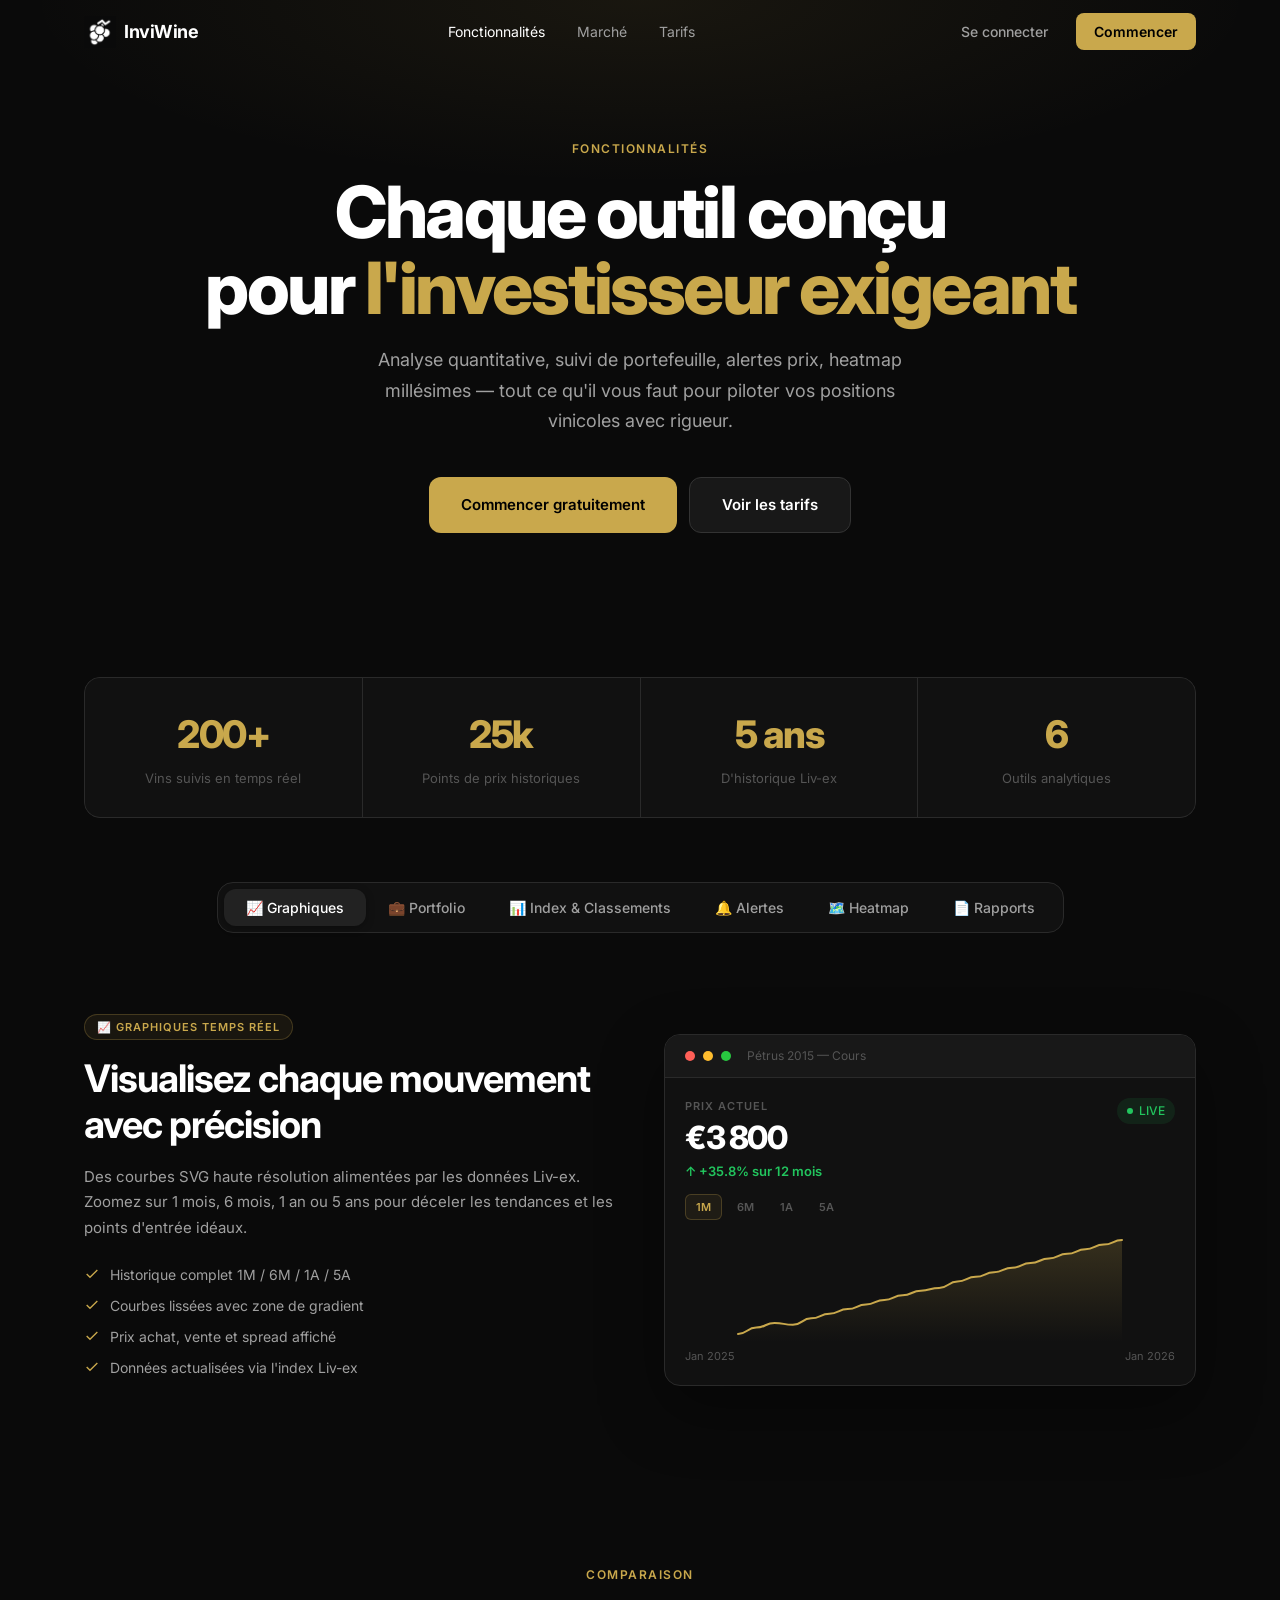
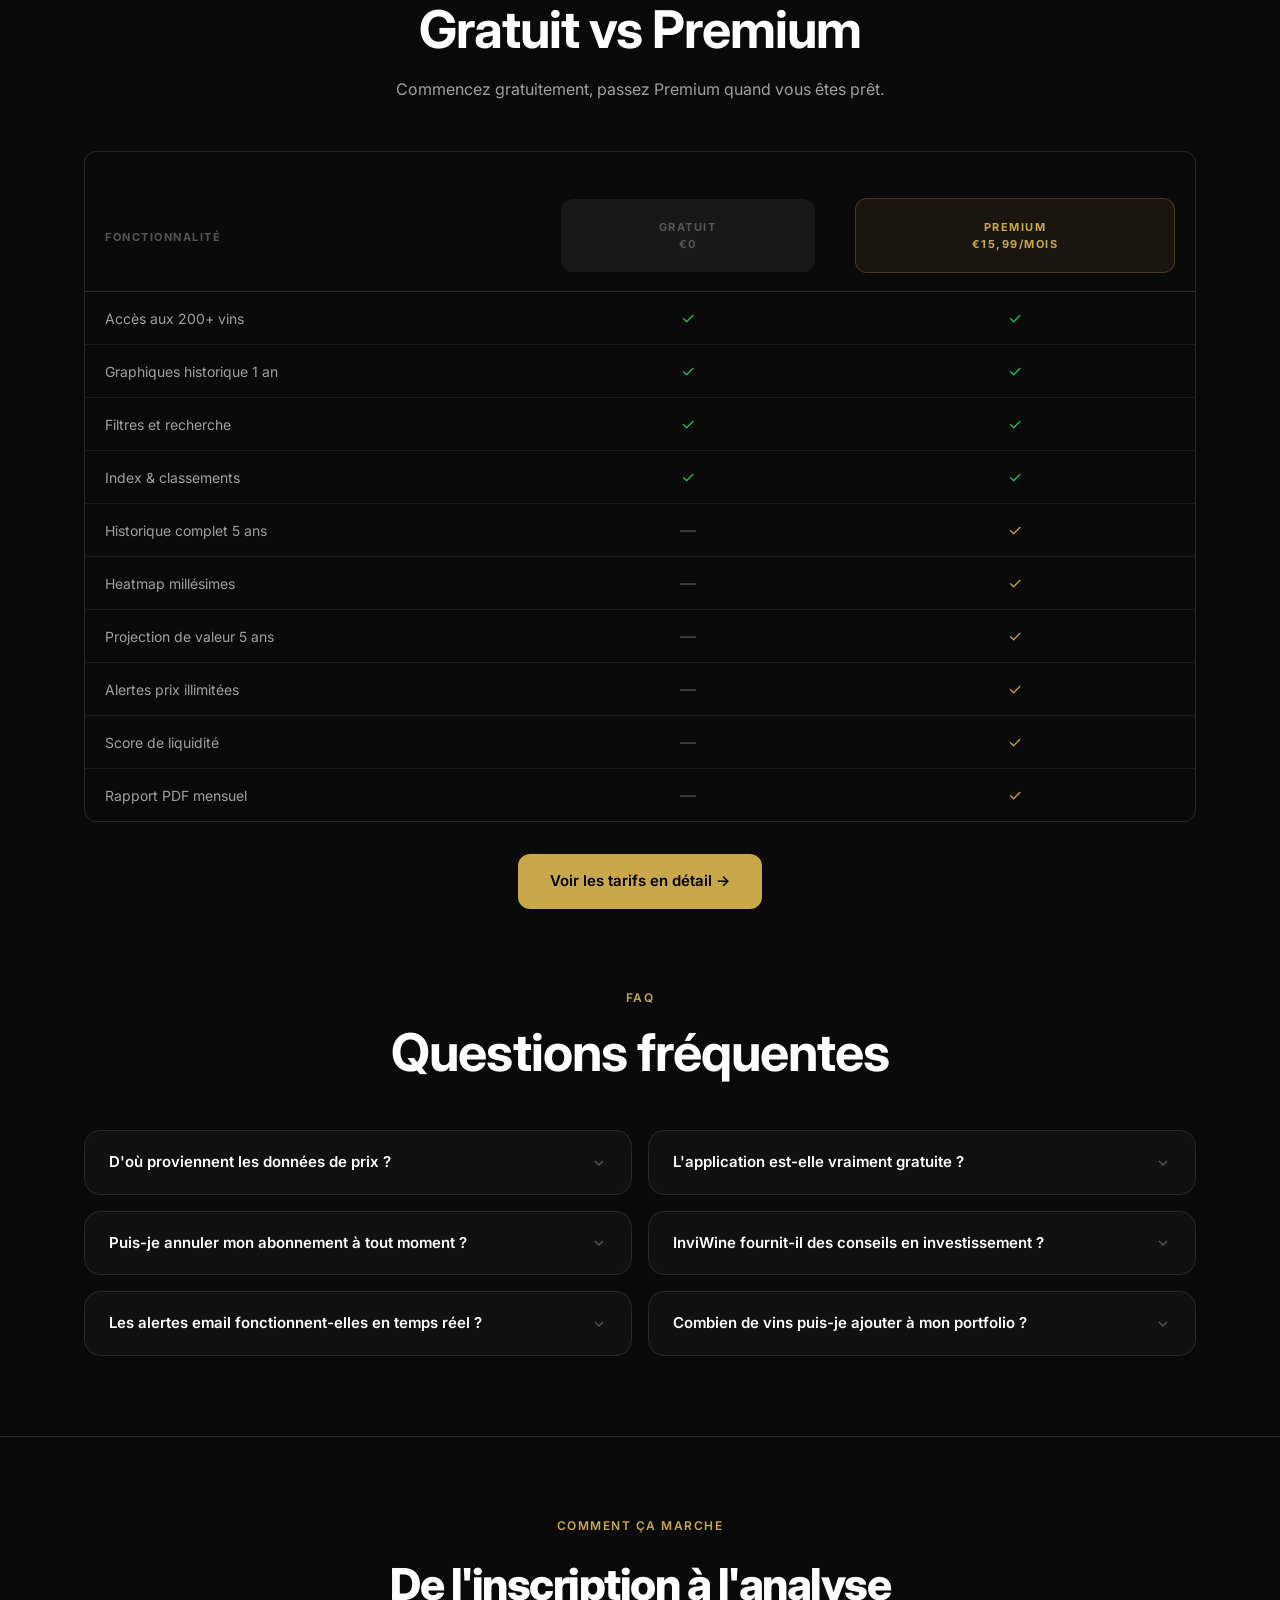
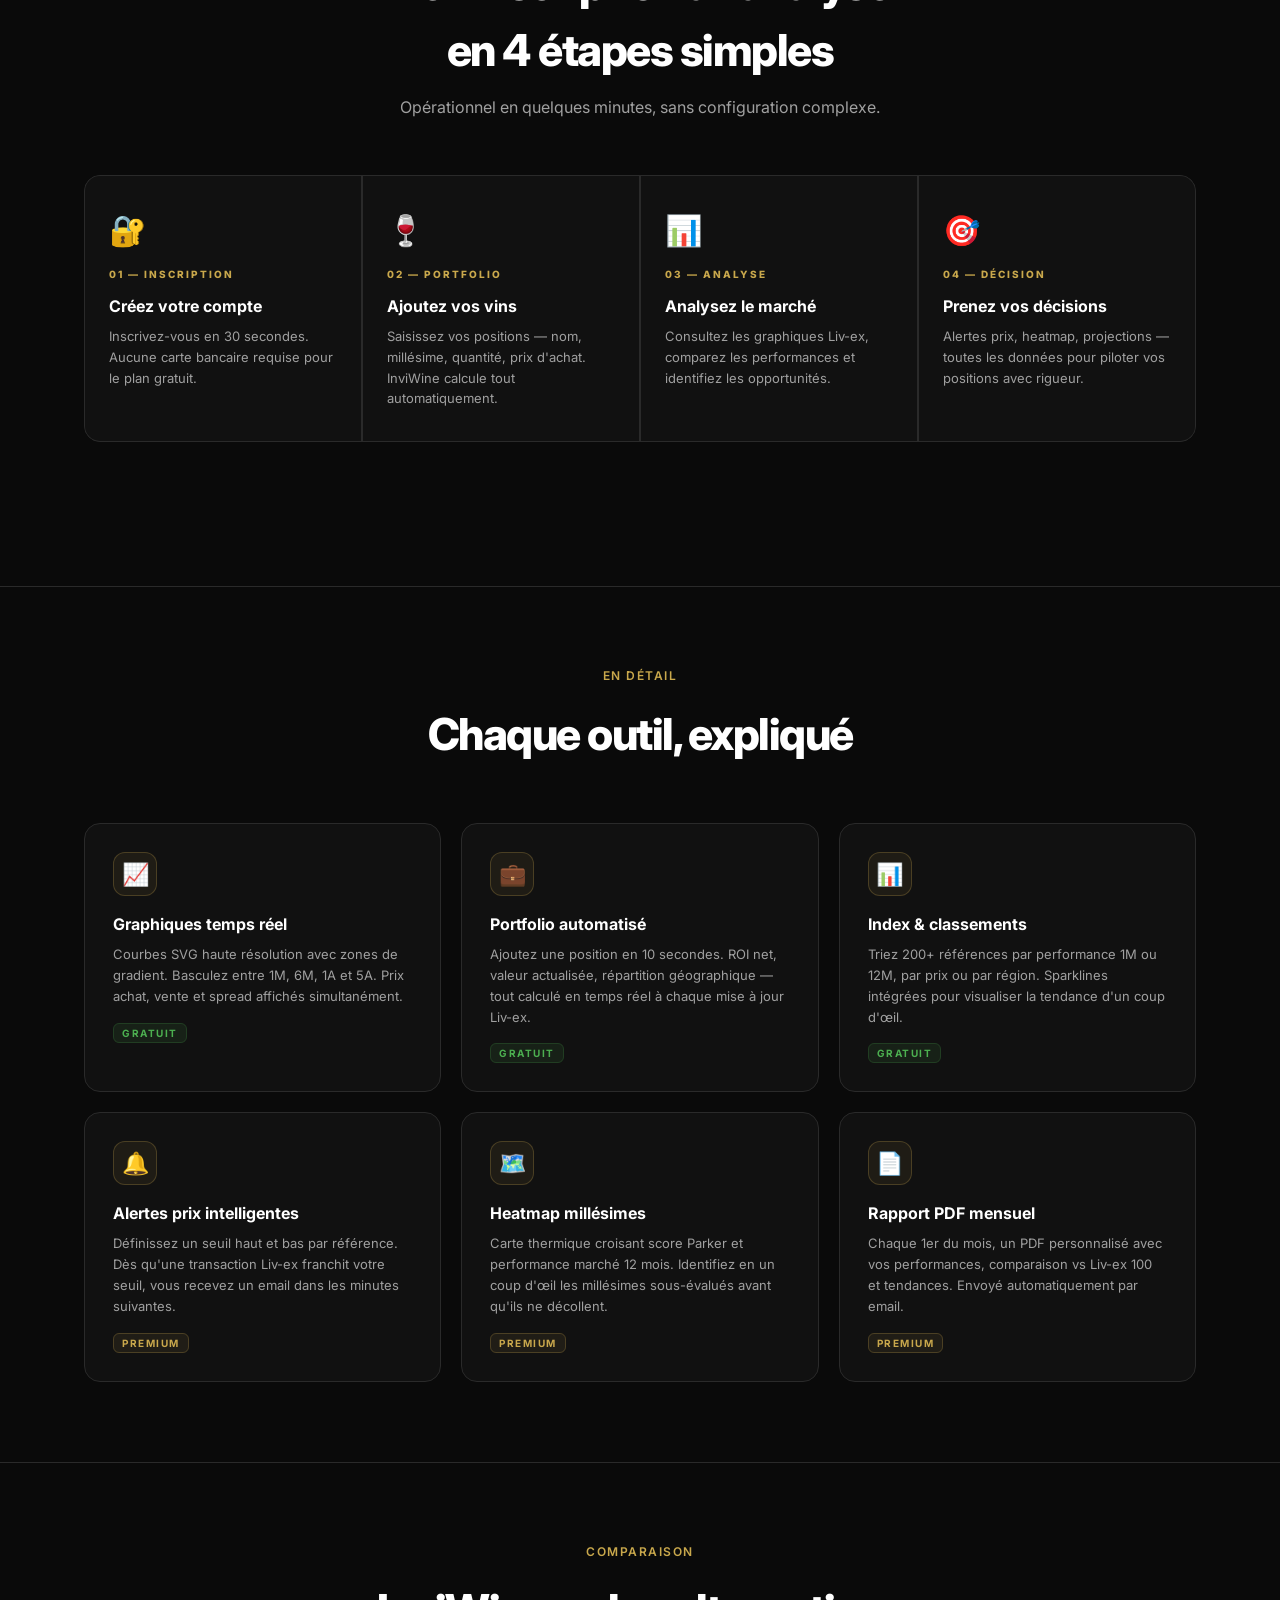
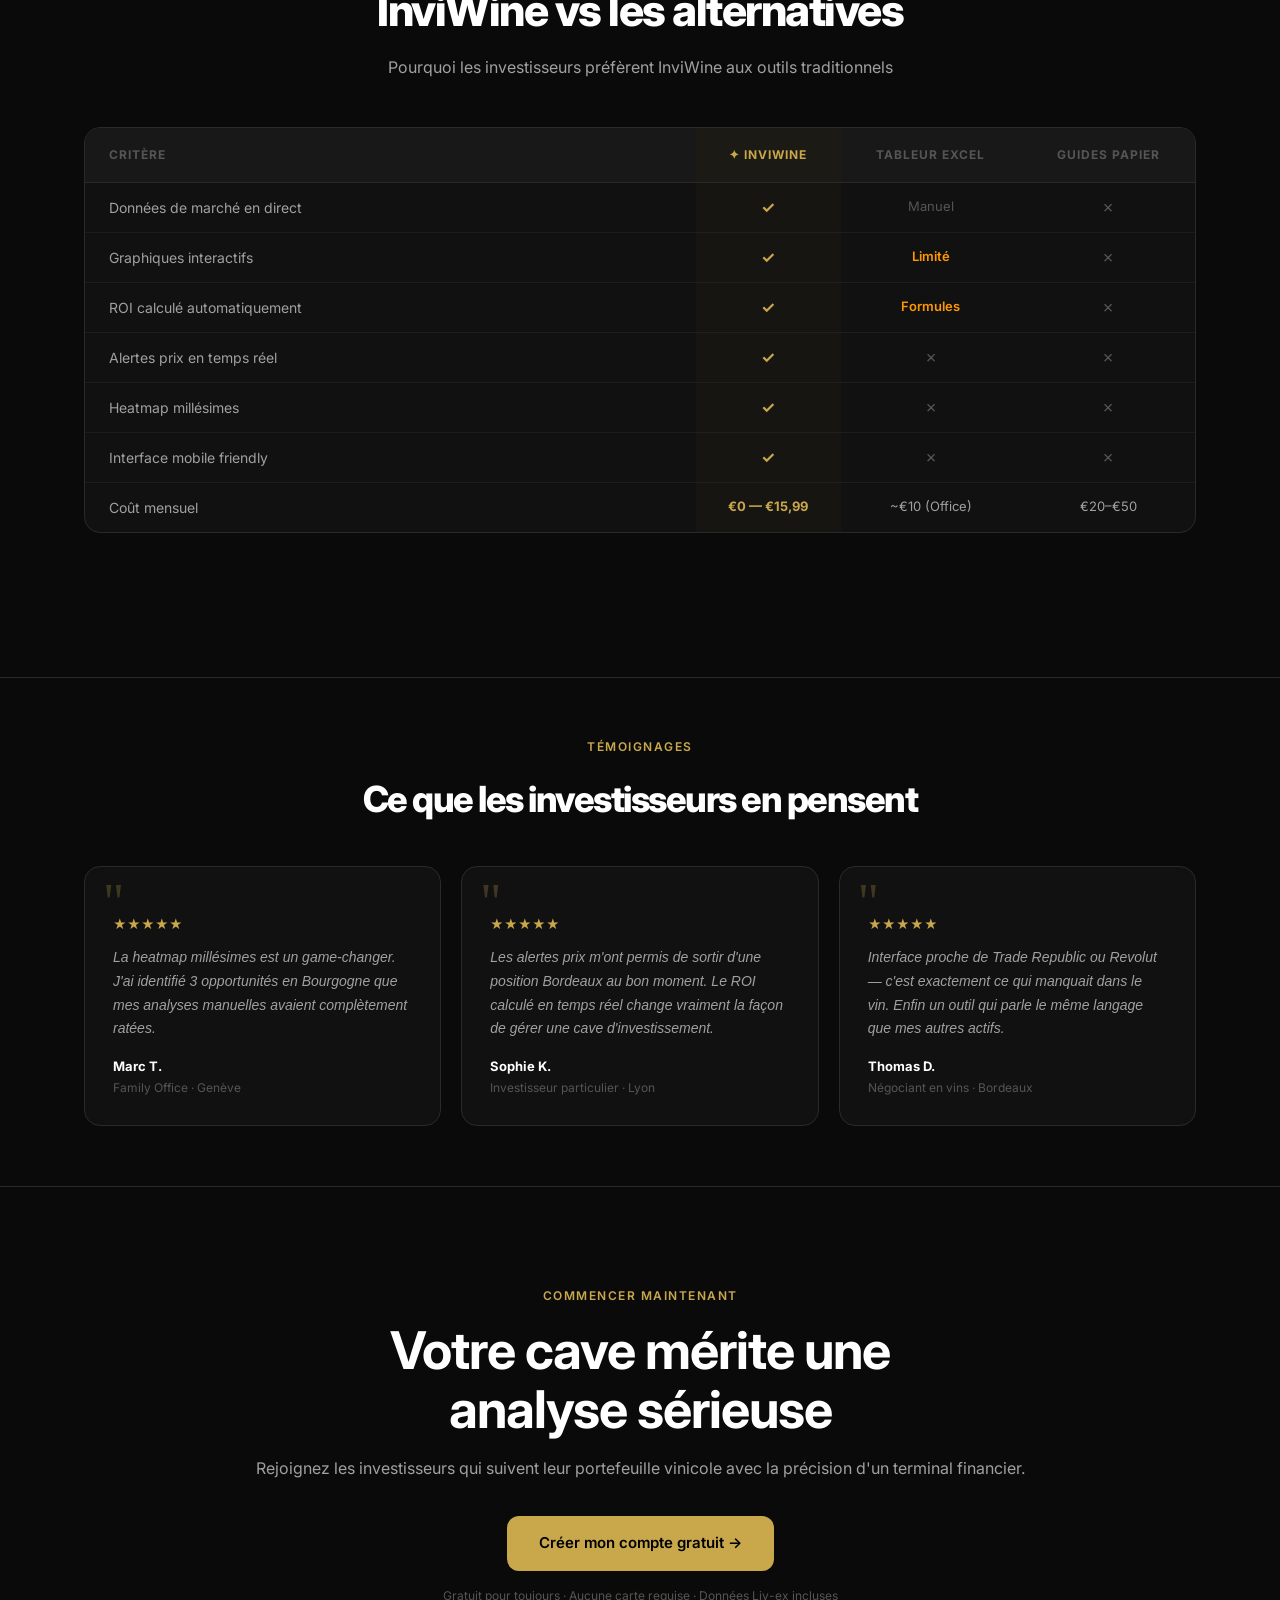
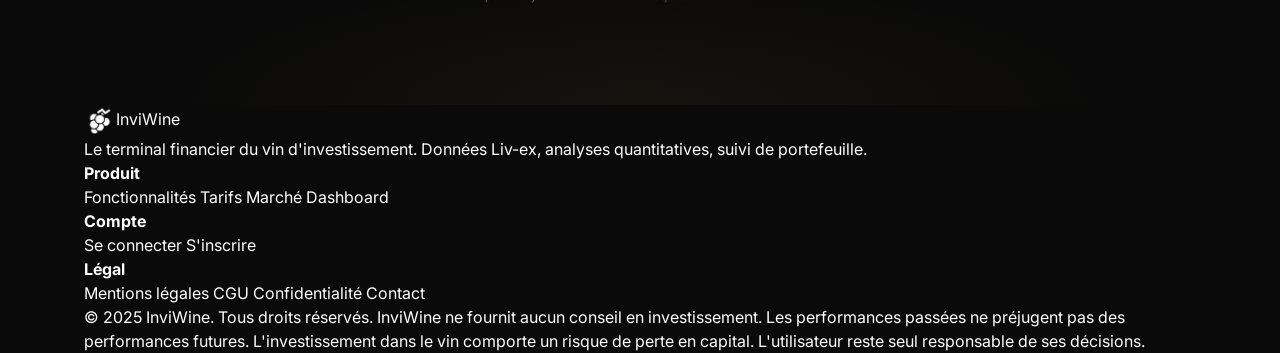
==== commit 8744c354: "Fix encodage UTF-8 fonctionnalites.html - footer correctement visible" ====
--- a/fonctionnalites.html
+++ b/fonctionnalites.html
@@ -3,7 +3,7 @@
 <head>
 <meta charset="UTF-8"/>
 <meta name="viewport" content="width=device-width,initial-scale=1.0"/>
-<title>FonctionnalitÃ©s â InviWine</title>
+<title>Fonctionnalités — InviWine</title>
 <link rel="stylesheet" href="css/style.css"/>
 <link rel="icon" href="logo.png" type="image/png"/>
 <style>
@@ -99,8 +99,8 @@
 <div class="nav-inner">
 <a href="/" class="nav-logo"><span class="nav-logo-dot"></span>InviWine</a>
 <div class="nav-links">
-<a href="fonctionnalites.html" style="color:var(--text)">FonctionnalitÃ©s</a>
-<a href="marche.html">MarchÃ©</a>
+<a href="fonctionnalites.html" style="color:var(--text)">Fonctionnalités</a>
+<a href="marche.html">Marché</a>
 <a href="tarifs.html">Tarifs</a>
 </div>
 <div class="nav-actions">
@@ -114,9 +114,9 @@
 <section class="feat-hero">
 <div class="feat-hero-bg"></div>
 <div class="container">
-<p class="section-label reveal">FonctionnalitÃ©s</p>
-<h1 class="feat-hero-title reveal reveal-d1">Chaque outil conÃ§u<br>pour <span>l'investisseur exigeant</span></h1>
-<p class="feat-hero-desc reveal reveal-d2">Analyse quantitative, suivi de portefeuille, alertes prix, heatmap millÃ©simes â tout ce qu'il vous faut pour piloter vos positions vinicoles avec rigueur.</p>
+<p class="section-label reveal">Fonctionnalités</p>
+<h1 class="feat-hero-title reveal reveal-d1">Chaque outil conçu<br>pour <span>l'investisseur exigeant</span></h1>
+<p class="feat-hero-desc reveal reveal-d2">Analyse quantitative, suivi de portefeuille, alertes prix, heatmap millésimes — tout ce qu'il vous faut pour piloter vos positions vinicoles avec rigueur.</p>
 <div class="reveal reveal-d3" style="display:flex;gap:12px;justify-content:center;flex-wrap:wrap;">
 <a href="signup.html" class="btn btn-primary btn-lg">Commencer gratuitement</a>
 <a href="tarifs.html" class="btn btn-secondary btn-lg">Voir les tarifs</a>
@@ -127,7 +127,7 @@
 <!-- METRICS STRIP -->
 <div class="container">
 <div class="metrics-strip reveal">
-<div class="metric-cell"><div class="metric-num">200+</div><div class="metric-label">Vins suivis en temps rÃ©el</div></div>
+<div class="metric-cell"><div class="metric-num">200+</div><div class="metric-label">Vins suivis en temps réel</div></div>
 <div class="metric-cell"><div class="metric-num">25k</div><div class="metric-label">Points de prix historiques</div></div>
 <div class="metric-cell"><div class="metric-num">5 ans</div><div class="metric-label">D'historique Liv-ex</div></div>
 <div class="metric-cell"><div class="metric-num">6</div><div class="metric-label">Outils analytiques</div></div>
@@ -137,12 +137,12 @@
 <!-- TABS NAV -->
 <div class="container">
 <div class="feat-tabs-nav">
-<button class="feat-tab-btn active" onclick="switchTab('charts',this)">ð Graphiques</button>
-<button class="feat-tab-btn" onclick="switchTab('portfolio',this)">ð¼ Portfolio</button>
-<button class="feat-tab-btn" onclick="switchTab('index',this)">ð Index & Classements</button>
-<button class="feat-tab-btn" onclick="switchTab('alerts',this)">ð Alertes</button>
-<button class="feat-tab-btn" onclick="switchTab('heatmap',this)">ðºï¸ Heatmap</button>
-<button class="feat-tab-btn" onclick="switchTab('reports',this)">ð Rapports</button>
+<button class="feat-tab-btn active" onclick="switchTab('charts',this)">📈 Graphiques</button>
+<button class="feat-tab-btn" onclick="switchTab('portfolio',this)">💼 Portfolio</button>
+<button class="feat-tab-btn" onclick="switchTab('index',this)">📊 Index & Classements</button>
+<button class="feat-tab-btn" onclick="switchTab('alerts',this)">🔔 Alertes</button>
+<button class="feat-tab-btn" onclick="switchTab('heatmap',this)">🗺️ Heatmap</button>
+<button class="feat-tab-btn" onclick="switchTab('reports',this)">📄 Rapports</button>
 </div>
 </div>
 <!-- TAB PANELS -->
@@ -152,14 +152,14 @@
 <div class="feat-panel active" id="panel-charts">
 <div class="feat-showcase">
 <div class="feat-showcase-info reveal">
-<div class="feat-badge">ð Graphiques temps rÃ©el</div>
-<h3>Visualisez chaque mouvement<br>avec prÃ©cision</h3>
-<p>Des courbes SVG haute rÃ©solution alimentÃ©es par les donnÃ©es Liv-ex. Zoomez sur 1 mois, 6 mois, 1 an ou 5 ans pour dÃ©celer les tendances et les points d'entrÃ©e idÃ©aux.</p>
+<div class="feat-badge">📈 Graphiques temps réel</div>
+<h3>Visualisez chaque mouvement<br>avec précision</h3>
+<p>Des courbes SVG haute résolution alimentées par les données Liv-ex. Zoomez sur 1 mois, 6 mois, 1 an ou 5 ans pour déceler les tendances et les points d'entrée idéaux.</p>
 <div class="feat-list">
 <div class="feat-list-item"><svg viewBox="0 0 24 24"><polyline points="20,6 9,17 4,12"/></svg>Historique complet 1M / 6M / 1A / 5A</div>
-<div class="feat-list-item"><svg viewBox="0 0 24 24"><polyline points="20,6 9,17 4,12"/></svg>Courbes lissÃ©es avec zone de gradient</div>
-<div class="feat-list-item"><svg viewBox="0 0 24 24"><polyline points="20,6 9,17 4,12"/></svg>Prix achat, vente et spread affichÃ©</div>
-<div class="feat-list-item"><svg viewBox="0 0 24 24"><polyline points="20,6 9,17 4,12"/></svg>DonnÃ©es actualisÃ©es via l'index Liv-ex</div>
+<div class="feat-list-item"><svg viewBox="0 0 24 24"><polyline points="20,6 9,17 4,12"/></svg>Courbes lissées avec zone de gradient</div>
+<div class="feat-list-item"><svg viewBox="0 0 24 24"><polyline points="20,6 9,17 4,12"/></svg>Prix achat, vente et spread affiché</div>
+<div class="feat-list-item"><svg viewBox="0 0 24 24"><polyline points="20,6 9,17 4,12"/></svg>Données actualisées via l'index Liv-ex</div>
 </div>
 </div>
 <div class="feat-demo reveal reveal-d1">
@@ -167,14 +167,14 @@
 <div class="feat-demo-dot" style="background:#ff5f57"></div>
 <div class="feat-demo-dot" style="background:#ffbd2e"></div>
 <div class="feat-demo-dot" style="background:#28c840"></div>
-<span style="font-size:12px;color:var(--text-3);margin-left:8px;">PÃ©trus 2015 â Cours</span>
+<span style="font-size:12px;color:var(--text-3);margin-left:8px;">Pétrus 2015 — Cours</span>
 </div>
 <div class="feat-demo-body">
 <div style="display:flex;justify-content:space-between;align-items:flex-start;margin-bottom:12px;">
 <div>
 <div style="font-size:11px;font-weight:600;letter-spacing:1px;color:var(--text-3);text-transform:uppercase;">Prix actuel</div>
-<div style="font-size:32px;font-weight:800;letter-spacing:-1.5px;">â¬3 800</div>
-<div style="font-size:13px;font-weight:600;color:var(--green);">â +35.8% sur 12 mois</div>
+<div style="font-size:32px;font-weight:800;letter-spacing:-1.5px;">€3 800</div>
+<div style="font-size:13px;font-weight:600;color:var(--green);">↑ +35.8% sur 12 mois</div>
 </div>
 <span class="badge badge-green live-pill">LIVE</span>
 </div>
@@ -198,13 +198,13 @@
 <div class="feat-panel" id="panel-portfolio">
 <div class="feat-showcase reverse">
 <div class="feat-showcase-info reveal">
-<div class="feat-badge">ð¼ Portfolio automatisÃ©</div>
+<div class="feat-badge">💼 Portfolio automatisé</div>
 <h3>Votre cave vue comme<br>un portefeuille financier</h3>
-<p>Ajoutez vos positions, InviWine calcule en temps rÃ©el la valeur totale, le ROI par bouteille et la rÃ©partition gÃ©ographique de votre cave. Le tout dans une interface pensÃ©e pour les investisseurs.</p>
+<p>Ajoutez vos positions, InviWine calcule en temps réel la valeur totale, le ROI par bouteille et la répartition géographique de votre cave. Le tout dans une interface pensée pour les investisseurs.</p>
 <div class="feat-list">
-<div class="feat-list-item"><svg viewBox="0 0 24 24"><polyline points="20,6 9,17 4,12"/></svg>ROI calculÃ© automatiquement par position</div>
-<div class="feat-list-item"><svg viewBox="0 0 24 24"><polyline points="20,6 9,17 4,12"/></svg>Valeur totale actualisÃ©e en continu</div>
-<div class="feat-list-item"><svg viewBox="0 0 24 24"><polyline points="20,6 9,17 4,12"/></svg>RÃ©partition par rÃ©gion et millÃ©sime</div>
+<div class="feat-list-item"><svg viewBox="0 0 24 24"><polyline points="20,6 9,17 4,12"/></svg>ROI calculé automatiquement par position</div>
+<div class="feat-list-item"><svg viewBox="0 0 24 24"><polyline points="20,6 9,17 4,12"/></svg>Valeur totale actualisée en continu</div>
+<div class="feat-list-item"><svg viewBox="0 0 24 24"><polyline points="20,6 9,17 4,12"/></svg>Répartition par région et millésime</div>
 <div class="feat-list-item"><svg viewBox="0 0 24 24"><polyline points="20,6 9,17 4,12"/></svg>Projection de valeur sur 5 ans (Premium)</div>
 </div>
 </div>
@@ -218,51 +218,50 @@
 <div class="feat-demo-body">
 <div style="margin-bottom:16px;">
 <div style="font-size:11px;color:var(--text-3);text-transform:uppercase;letter-spacing:1px;margin-bottom:4px;">Valeur totale</div>
-<div style="font-size:36px;font-weight:800;letter-spacing:-1.5px;">â¬247 840</div>
-<div style="font-size:13px;color:var(--green);font-weight:600;">â +18.4% depuis l'achat</div>
-</div>
-class="port-row"><div><div style="font-size:13px;font-weight:600;">ð· PÃ©trus 2015</div><div style="font-size:11px;color:var(--text-3);">12 bouteilles Â· Bordeaux</div><div class="port-bar" style="width:70%"></div></div><div style="text-align:right"><div style="font-size:13px;font-weight:600;">â¬45 600</div><div style="font-size:12px;color:var(--green);">+35.8%</div></div></div><div class="port-row"><div><div style="font-size:13px;font-weight:600;">ð· RomanÃ©e-Conti 2019</div><div style="font-size:11px;color:var(--text-3);">3 bouteilles Â· Bourgogne</div><div class="port-bar" style="width:100%;background:#8E44AD"></div></div><div style="text-align:right"><div style="font-size:13px;font-weight:600;">â¬54 000</div><div style="font-size:12px;color:var(--green);">+45.2%</div></div></div><div class="port-row"><div><div style="font-size:13px;font-weight:600;">ð¥ Krug Clos du Mesnil</div><div style="font-size:11px;color:var(--text-3);">6 bouteilles Â· Champagne</div><div class="port-bar" style="width:45%;background:#F39C12"></div></div><div style="text-align:right"><div style="font-size:13px;font-weight:600;">â¬7 200</div><div style="font-size:12px;color:var(--green);">+28.4%</div></div></div></
-</div></div></div>
-<div class="feat-panel" id="panel-index"><div class="feat-showcase"><div class="feat-showcase-info reveal"><div class="feat-badge">ð Index & Classements</div><h3>Triez 200+ rÃ©fÃ©rences<br>en un coup d'Åil</h3><p>Filtrez par rÃ©gion, millÃ©sime, performance 1 mois ou 12 mois. RepÃ©rez en quelques secondes les vins qui surperforment ou sous-performent le marchÃ©.</p><div class="feat-list"><div class="feat-list-item"><svg viewBox="0 0 24 24"><polyline points="20,6 9,17 4,12"/></svg>Tri multi-critÃ¨res : prix, perf, rÃ©gion</div><div class="feat-list-item"><svg viewBox="0 0 24 24"><polyline points="20,6 9,17 4,12"/></svg>Filtres rapides Bordeaux, Bourgogne, Napa...</div><div class="feat-list-item"><svg viewBox="0 0 24 24"><polyline points="20,6 9,17 4,12"/></svg>Sparklines intÃ©grÃ©es pour la tendance</div><div class="feat-list-item"><svg viewBox="0 0 24 24"><polyline points="20,6 9,17 4,12"/></svg>Score de liquiditÃ© par rÃ©fÃ©rence (Premium)</div></div></div><div class="feat-demo reveal reveal-d1"><div class="feat-demo-header"><div class="feat-demo-dot" style="background:#ff5f57"></div><div class="feat-demo-dot" style="background:#ffbd2e"></div><div class="feat-demo-dot" style="background:#28c840"></div><span style="font-size:12px;color:var(--text-3);margin-left:8px;">Index â Top performers</span></div><div class="feat-demo-body"><div class="table-wrap" style="border:none;"><table class="data-table" style="font-size:13px;"><thead><tr><th>VIN</th><th>PRIX</th><th>12M</th></tr></thead><tbody><tr><td><div style="font-weight:600;">ð· Musigny 2018</div><div style="font-size:11px;color:var(--text-3);">Leroy Â· Bourgogne</div></td><td style="text-align:right;font-weight:600;">â¬8 500</td><td style="text-align:right;"><span class="up" style="font-weight:700;">+52.3%</span></td></tr><tr><td><div style="font-weight:600;">ð· RomanÃ©e-Conti 2019</div><div style="font-size:11px;color:var(--text-3);">DRC Â· Bourgogne</div></td><td style="text-align:right;font-weight:600;">â¬18 000</td><td style="text-align:right;"><span class="up" style="font-weight:700;">+45.2%</span></td></tr><tr><td><div style="font-weight:600;">ð· Screaming Eagle 2018</div><div style="font-size:11px;color:var(--text-3);">Napa Valley</div></td><td style="text-align:right;font-weight:600;">â¬3 800</td><td style="text-align:right;"><span class="up" style="font-weight:700;">+42.5%</span></td></tr><tr><td><div style="font-weight:600;">ð· La TÃ¢che 2018</div><div style="font-size:11px;color:var(--text-3);">DRC Â· Bourgogne</div></td><td style="text-align:right;font-weight:600;">â¬4 200</td><td style="text-align:right;"><span class="up" style="font-weight:700;">+38.5%</span></td></tr></tbody></table></div></div></div></div></div>
-<div class="feat-panel" id="panel-alerts"><div class="feat-showcase reverse"><div class="feat-showcase-info reveal"><div class="feat-badge">ð Alertes Prix</div><h3>Ne manquez plus<br>aucun mouvement</h3><p>DÃ©finissez des seuils de prix par rÃ©fÃ©rence et recevez des notifications email dÃ¨s qu'un seuil est franchi â Ã  la hausse comme Ã  la baisse.</p><div class="feat-list"><div class="feat-list-item"><svg viewBox="0 0 24 24"><polyline points="20,6 9,17 4,12"/></svg>Alertes Ã  la hausse et Ã  la baisse</div><div class="feat-list-item"><svg viewBox="0 0 24 24"><polyline points="20,6 9,17 4,12"/></svg>Notifications email instantanÃ©es</div><div class="feat-list-item"><svg viewBox="0 0 24 24"><polyline points="20,6 9,17 4,12"/></svg>Alertes illimitÃ©es en version Premium</div><div class="feat-list-item"><svg viewBox="0 0 24 24"><polyline points="20,6 9,17 4,12"/></svg>Historique des dÃ©clenchements</div></div></div><div class="feat-demo reveal reveal-d1"><div class="feat-demo-header"><div class="feat-demo-dot" style="background:#ff5f57"></div><div class="feat-demo-dot" style="background:#ffbd2e"></div><div class="feat-demo-dot" style="background:#28c840"></div><span style="font-size:12px;color:var(--text-3);margin-left:8px;">Mes Alertes Actives</span></div><div class="feat-demo-body"><div class="alert-item alert-triggered"><div class="alert-dot" style="background:var(--gold)"></div><div style="flex:1"><div style="font-size:13px;font-weight:600;">ð· PÃ©trus 2015</div><div style="font-size:12px;color:var(--text-3);">Seuil haut : â¬4 000</div></div><span class="badge badge-gold">â¡ DÃ©clenchÃ©</span></div><div class="alert-item"><div class="alert-dot" style="background:var(--green)"></div><div style="flex:1"><div style="font-size:13px;font-weight:600;">ð· RomanÃ©e-Conti 2019</div><div style="font-size:12px;color:var(--text-3);">Seuil bas : â¬15 000</div></div><span class="badge badge-neutral">Actif</span></div><div class="alert-item"><div class="alert-dot" style="background:var(--green)"></div><div style="flex:1"><div style="font-size:13px;font-weight:600;">ð¥ Krug Clos du Mesnil</div><div style="font-size:12px;color:var(--text-3);">Seuil haut : â¬1 300</div></div><span class="badge badge-neutral">Actif</span></div><div style="margin-top:16px;padding:12px;background:var(--bg-3);border-radius:var(--radius-sm);border:1px solid var(--border);"><div style="font-size:12px;color:var(--text-3);margin-bottom:8px;text-transform:uppercase;letter-spacing:1px;font-weight:600;">Ajouter une alerte</div><div style="display:flex;gap:8px;"><input type="text" placeholder="Rechercher un vin..." style="flex:1;background:var(--bg-4);border:1px solid var(--border-2);border-radius:6px;padding:8px 10px;font-size:13px;color:var(--text);outline:none;"/><button class="btn btn-primary" style="padding:8px 14px;font-size:12px;">+</button></div></div></div></div></div></div>
-<div class="feat-panel" id="panel-heatmap"><div class="feat-showcase"><div class="feat-showcase-info reveal"><div class="feat-badge">ðºï¸ Heatmap MillÃ©simes</div><h3>Identifiez les millÃ©simes<br>sous-Ã©valuÃ©s</h3><p>Carte thermique interactive croisant qualitÃ© Parker et performance marchÃ©. RepÃ©rez d'un coup d'Åil les millÃ©simes qui offrent encore du potentiel de hausse.</p><div class="feat-list"><div class="feat-list-item"><svg viewBox="0 0 24 24"><polyline points="20,6 9,17 4,12"/></svg>Croisement qualitÃ© Ã performance</div><div class="feat-list-item"><svg viewBox="0 0 24 24"><polyline points="20,6 9,17 4,12"/></svg>Filtrage par domaine ou rÃ©gion</div><div class="feat-list-item"><svg viewBox="0 0 24 24"><polyline points="20,6 9,17 4,12"/></svg>Score de sous-Ã©valuation calculÃ©</div><div class="feat-list-item"><svg viewBox="0 0 24 24"><polyline points="20,6 9,17 4,12"/></svg>Disponible en version Premium</div></div></div><div class="feat-demo reveal reveal-d1"><div class="feat-demo-header"><div class="feat-demo-dot" style="background:#ff5f57"></div><div class="feat-demo-dot" style="background:#ffbd2e"></div><div class="feat-demo-dot" style="background:#28c840"></div><span style="font-size:12px;color:var(--text-3);margin-left:8px;">Heatmap â PÃ©trus 2010-2021</span></div><div class="feat-demo-body"><div style="font-size:11px;color:var(--text-3);margin-bottom:8px;text-transform:uppercase;letter-spacing:1px;">Performance 12 mois par millÃ©sime</div><div class="heatmap-grid" id="heatmapDemo"></div><div style="display:flex;align-items:center;gap:8px;margin-top:12px;font-size:11px;color:var(--text-3);"><div style="width:12px;height:12px;border-radius:2px;background:#1a3a1a;"></div> Faible<div style="width:12px;height:12px;border-radius:2px;background:#2d7a2d;margin-left:8px;"></div> Moyen<div style="width:12px;height:12px;border-radius:2px;background:var(--gold);margin-left:8px;"></div> ÃlevÃ©</div></div></div></div></div>
-<div class="feat-panel" id="panel-reports"><div class="feat-showcase reverse"><div class="feat-showcase-info reveal"><div class="feat-badge">ð Rapport PDF Mensuel</div><h3>Votre bilan mensuel<br>automatisÃ©</h3><p>Chaque mois, InviWine gÃ©nÃ¨re un rapport PDF personnalisÃ© avec l'Ã©volution de votre portefeuille, les performances par position et les tendances du marchÃ©.</p><div class="feat-list"><div class="feat-list-item"><svg viewBox="0 0 24 24"><polyline points="20,6 9,17 4,12"/></svg>Performances dÃ©taillÃ©es par position</div><div class="feat-list-item"><svg viewBox="0 0 24 24"><polyline points="20,6 9,17 4,12"/></svg>Comparaison avec l'indice Liv-ex 100</div><div class="feat-list-item"><svg viewBox="0 0 24 24"><polyline points="20,6 9,17 4,12"/></svg>Graphiques et tableaux intÃ©grÃ©s</div><div class="feat-list-item"><svg viewBox="0 0 24 24"><polyline points="20,6 9,17 4,12"/></svg>Envoi automatique par email (Premium)</div></div></div><div class="feat-demo reveal reveal-d1"><div class="feat-demo-header"><div class="feat-demo-dot" style="background:#ff5f57"></div><div class="feat-demo-dot" style="background:#ffbd2e"></div><div class="feat-demo-dot" style="background:#28c840"></div><span style="font-size:12px;color:var(--text-3);margin-left:8px;">Rapport Mensuel â DÃ©cembre 2025</span></div><div class="feat-demo-body"><div style="display:flex;align-items:center;gap:16px;padding:16px;background:var(--bg-3);border-radius:var(--radius);border:1px solid var(--border);margin-bottom:12px;"><div style="width:44px;height:56px;background:linear-gradient(135deg,var(--bg-4),var(--bg-3));border:1px solid var(--border-2);border-radius:4px;display:flex;align-items:center;justify-content:center;font-size:20px;flex-shrink:0;">ð</div><div><div style="font-size:14px;font-weight:600;">Rapport_DÃ©cembre_2025.pdf</div><div style="font-size:12px;color:var(--text-3);margin-top:2px;">GÃ©nÃ©rÃ© le 1 jan 2026 Â· 8 pages</div><div style="font-size:12px;color:var(--gold);margin-top:4px;">â +14.2% ce mois Â· Outperform Liv-ex +6.1%</div></div></div><div style="display:grid;grid-template-columns:1fr 1fr;gap:8px;"><div style="padding:10px;background:var(--bg-3);border-radius:var(--radius-sm);border:1px solid var(--border);"><div style="font-size:11px;color:var(--text-3);text-transform:uppercase;letter-spacing:.5px;">Gain mensuel</div><div style="font-size:20px;font-weight:700;color:var(--green);">+â¬34 720</div></div><div style="padding:10px;background:var(--bg-3);border-radius:var(--radius-sm);border:1px solid var(--border);"><div style="font-size:11px;color:var(--text-3);text-transform:uppercase;letter-spacing:.5px;">Meilleure perf.</div><div style="font-size:14px;font-weight:600;">Musigny 2018</div><div style="font-size:12px;color:var(--green);">+52.3% / an</div></div></div></div></div></div></div>
-</div>
-<section class="compare-section"><div class="container"><div style="text-align:center;margin-bottom:48px;"><p class="section-label reveal">Comparaison</p><h2 class="section-title reveal">Gratuit vs Premium</h2><p class="section-desc reveal" style="margin:0 auto;">Commencez gratuitement, passez Premium quand vous Ãªtes prÃªt.</p></div><div class="table-wrap reveal"><table class="compare-table"><thead><tr><th>FonctionnalitÃ©</th><th class="plan-col"><div class="plan-header"><div class="plan-name-lbl">Gratuit</div><div class="plan-price-lbl">â¬0</div></div></th><th class="plan-col"><div class="plan-header featured-plan"><div class="plan-name-lbl gold" style="color:var(--gold);">Premium</div><div class="plan-price-lbl gold" style="color:var(--gold);">â¬15,99/mois</div></div></th></tr></thead><tbody><tr><td>AccÃ¨s aux 200+ vins</td><td class="plan-col"><span class="check-green">â</span></td><td class="plan-col"><span class="check-green">â</span></td></tr><tr><td>Graphiques historique 1 an</td><td class="plan-col"><span class="check-green">â</span></td><td class="plan-col"><span class="check-green">â</span></td></tr><tr><td>Filtres et recherche</td><td class="plan-col"><span class="check-green">â</span></td><td class="plan-col"><span class="check-green">â</span></td></tr><tr><td>Index & classements</td><td class="plan-col"><span class="check-green">â</span></td><td class="plan-col"><span class="check-green">â</span></td></tr><tr><td>Historique complet 5 ans</td><td class="plan-col"><span class="cross">â</span></td><td class="plan-col"><span class="check-gold">â</span></td></tr><tr><td>Heatmap millÃ©simes</td><td class="plan-col"><span class="cross">â</span></td><td class="plan-col"><span class="check-gold">â</span></td></tr><tr><td>Projection de valeur 5 ans</td><td class="plan-col"><span class="cross">â</span></td><td class="plan-col"><span class="check-gold">â</span></td></tr><tr><td>Alertes prix illimitÃ©es</td><td class="plan-col"><span class="cross">â</span></td><td class="plan-col"><span class="check-gold">â</span></td></tr><tr><td>Score de liquiditÃ©</td><td class="plan-col"><span class="cross">â</span></td><td class="plan-col"><span class="check-gold">â</span></td></tr><tr><td>Rapport PDF mensuel</td><td class="plan-col"><span class="cross">â</span></td><td class="plan-col"><span class="check-gold">â</span></td></tr></tbody></table></div><div style="text-align:center;margin-top:32px;" class="reveal"><a href="tarifs.html" class="btn btn-primary btn-lg">Voir les tarifs en dÃ©tail â</a></div></div></section>
-<section class="faq-section"><div class="container"><div style="text-align:center;"><p class="section-label reveal">FAQ</p><h2 class="section-title reveal">Questions frÃ©quentes</h2></div><div class="faq-grid"><div class="faq-item reveal" onclick="toggleFaq(this)"><div class="faq-q">D'oÃ¹ proviennent les donnÃ©es de prix ?<svg viewBox="0 0 24 24"><polyline points="6,9 12,15 18,9"/></svg></div><div class="faq-a"><p>Toutes les donnÃ©es de prix proviennent de Liv-ex, la bourse de rÃ©fÃ©rence mondiale pour le vin d'investissement. Les cours sont mis Ã  jour rÃ©guliÃ¨rement pour reflÃ©ter les transactions rÃ©elles sur le marchÃ© secondaire.</p></div></div><div class="faq-item reveal reveal-d1" onclick="toggleFaq(this)"><div class="faq-q">L'application est-elle vraiment gratuite ?<svg viewBox="0 0 24 24"><polyline points="6,9 12,15 18,9"/></svg></div><div class="faq-a"><p>Oui, le plan gratuit donne accÃ¨s Ã  l'ensemble des 200+ rÃ©fÃ©rences, aux graphiques historique 1 an et aux outils de filtrage. Les fonctionnalitÃ©s avancÃ©es (heatmap, alertes illimitÃ©es, rapport PDF) sont rÃ©servÃ©es au plan Premium Ã  â¬15,99/mois.</p></div></div><div class="faq-item reveal" onclick="toggleFaq(this)"><div class="faq-q">Puis-je annuler mon abonnement Ã  tout moment ?<svg viewBox="0 0 24 24"><polyline points="6,9 12,15 18,9"/></svg></div><div class="faq-a"><p>Oui, sans engagement et sans frais. Vous pouvez annuler depuis votre espace compte Ã  tout moment. Votre accÃ¨s Premium reste actif jusqu'Ã  la fin de la pÃ©riode payÃ©e.</p></div></div><div class="faq-item reveal reveal-d1" onclick="toggleFaq(this)"><div class="faq-q">InviWine fournit-il des conseils en investissement ?<svg viewBox="0 0 24 24"><polyline points="6,9 12,15 18,9"/></svg></div><div class="faq-a"><p>Non. InviWine est un outil d'analyse et de suivi. Toutes les donnÃ©es et analyses sont fournies Ã  titre purement informatif. Nous ne fournissons aucun conseil en investissement ni recommandation personnalisÃ©e.</p></div></div><div class="faq-item reveal" onclick="toggleFaq(this)"><div class="faq-q">Les alertes email fonctionnent-elles en temps rÃ©el ?<svg viewBox="0 0 24 24"><polyline points="6,9 12,15 18,9"/></svg></div><div class="faq-a"><p>Les alertes sont dÃ©clenchÃ©es dÃ¨s que le prix d'une rÃ©fÃ©rence franchit le seuil que vous avez dÃ©fini, gÃ©nÃ©ralement dans les minutes suivant la mise Ã  jour des donnÃ©es Liv-ex.</p></div></div><div class="faq-item reveal reveal-d1" onclick="toggleFaq(this)"><div class="faq-q">Combien de vins puis-je ajouter Ã  mon portfolio ?<svg viewBox="0 0 24 24"><polyline points="6,9 12,15 18,9"/></svg></div><div class="faq-a"><p>Il n'y a pas de limite au nombre de positions que vous pouvez ajouter Ã  votre portefeuille, que ce soit en version gratuite ou Premium. Vous pouvez gÃ©rer l'intÃ©gralitÃ© de votre cave.</p></div></div></div></div></section>
+<div style="font-size:36px;font-weight:800;letter-spacing:-1.5px;">€247 840</div>
+<div style="font-size:13px;color:var(--green);font-weight:600;">↑ +18.4% depuis l'achat</div>
+</div>
+<div class="port-row"><div><div style="font-size:13px;font-weight:600;">🍷 Pétrus 2015</div><div style="font-size:11px;color:var(--text-3);">12 bouteilles · Bordeaux</div><div class="port-bar" style="width:70%"></div></div><div style="text-align:right"><div style="font-size:13px;font-weight:600;">€45 600</div><div style="font-size:12px;color:var(--green);">+35.8%</div></div></div><div class="port-row"><div><div style="font-size:13px;font-weight:600;">🍷 Romanée-Conti 2019</div><div style="font-size:11px;color:var(--text-3);">3 bouteilles · Bourgogne</div><div class="port-bar" style="width:100%;background:#8E44AD"></div></div><div style="text-align:right"><div style="font-size:13px;font-weight:600;">€54 000</div><div style="font-size:12px;color:var(--green);">+45.2%</div></div></div><div class="port-row"><div><div style="font-size:13px;font-weight:600;">🥂 Krug Clos du Mesnil</div><div style="font-size:11px;color:var(--text-3);">6 bouteilles · Champagne</div><div class="port-bar" style="width:45%;background:#F39C12"></div></div><div style="text-align:right"><div style="font-size:13px;font-weight:600;">€7 200</div><div style="font-size:12px;color:var(--green);">+28.4%</div></div></div></div></div></div></div>
+<div class="feat-panel" id="panel-index"><div class="feat-showcase"><div class="feat-showcase-info reveal"><div class="feat-badge">📊 Index & Classements</div><h3>Triez 200+ références<br>en un coup d'œil</h3><p>Filtrez par région, millésime, performance 1 mois ou 12 mois. Repérez en quelques secondes les vins qui surperforment ou sous-performent le marché.</p><div class="feat-list"><div class="feat-list-item"><svg viewBox="0 0 24 24"><polyline points="20,6 9,17 4,12"/></svg>Tri multi-critères : prix, perf, région</div><div class="feat-list-item"><svg viewBox="0 0 24 24"><polyline points="20,6 9,17 4,12"/></svg>Filtres rapides Bordeaux, Bourgogne, Napa...</div><div class="feat-list-item"><svg viewBox="0 0 24 24"><polyline points="20,6 9,17 4,12"/></svg>Sparklines intégrées pour la tendance</div><div class="feat-list-item"><svg viewBox="0 0 24 24"><polyline points="20,6 9,17 4,12"/></svg>Score de liquidité par référence (Premium)</div></div></div><div class="feat-demo reveal reveal-d1"><div class="feat-demo-header"><div class="feat-demo-dot" style="background:#ff5f57"></div><div class="feat-demo-dot" style="background:#ffbd2e"></div><div class="feat-demo-dot" style="background:#28c840"></div><span style="font-size:12px;color:var(--text-3);margin-left:8px;">Index — Top performers</span></div><div class="feat-demo-body"><div class="table-wrap" style="border:none;"><table class="data-table" style="font-size:13px;"><thead><tr><th>VIN</th><th>PRIX</th><th>12M</th></tr></thead><tbody><tr><td><div style="font-weight:600;">🍷 Musigny 2018</div><div style="font-size:11px;color:var(--text-3);">Leroy · Bourgogne</div></td><td style="text-align:right;font-weight:600;">€8 500</td><td style="text-align:right;"><span class="up" style="font-weight:700;">+52.3%</span></td></tr><tr><td><div style="font-weight:600;">🍷 Romanée-Conti 2019</div><div style="font-size:11px;color:var(--text-3);">DRC · Bourgogne</div></td><td style="text-align:right;font-weight:600;">€18 000</td><td style="text-align:right;"><span class="up" style="font-weight:700;">+45.2%</span></td></tr><tr><td><div style="font-weight:600;">🍷 Screaming Eagle 2018</div><div style="font-size:11px;color:var(--text-3);">Napa Valley</div></td><td style="text-align:right;font-weight:600;">€3 800</td><td style="text-align:right;"><span class="up" style="font-weight:700;">+42.5%</span></td></tr><tr><td><div style="font-weight:600;">🍷 La Tâche 2018</div><div style="font-size:11px;color:var(--text-3);">DRC · Bourgogne</div></td><td style="text-align:right;font-weight:600;">€4 200</td><td style="text-align:right;"><span class="up" style="font-weight:700;">+38.5%</span></td></tr></tbody></table></div></div></div></div></div>
+<div class="feat-panel" id="panel-alerts"><div class="feat-showcase reverse"><div class="feat-showcase-info reveal"><div class="feat-badge">🔔 Alertes Prix</div><h3>Ne manquez plus<br>aucun mouvement</h3><p>Définissez des seuils de prix par référence et recevez des notifications email dès qu'un seuil est franchi — à la hausse comme à la baisse.</p><div class="feat-list"><div class="feat-list-item"><svg viewBox="0 0 24 24"><polyline points="20,6 9,17 4,12"/></svg>Alertes à la hausse et à la baisse</div><div class="feat-list-item"><svg viewBox="0 0 24 24"><polyline points="20,6 9,17 4,12"/></svg>Notifications email instantanées</div><div class="feat-list-item"><svg viewBox="0 0 24 24"><polyline points="20,6 9,17 4,12"/></svg>Alertes illimitées en version Premium</div><div class="feat-list-item"><svg viewBox="0 0 24 24"><polyline points="20,6 9,17 4,12"/></svg>Historique des déclenchements</div></div></div><div class="feat-demo reveal reveal-d1"><div class="feat-demo-header"><div class="feat-demo-dot" style="background:#ff5f57"></div><div class="feat-demo-dot" style="background:#ffbd2e"></div><div class="feat-demo-dot" style="background:#28c840"></div><span style="font-size:12px;color:var(--text-3);margin-left:8px;">Mes Alertes Actives</span></div><div class="feat-demo-body"><div class="alert-item alert-triggered"><div class="alert-dot" style="background:var(--gold)"></div><div style="flex:1"><div style="font-size:13px;font-weight:600;">🍷 Pétrus 2015</div><div style="font-size:12px;color:var(--text-3);">Seuil haut : €4 000</div></div><span class="badge badge-gold">⚡ Déclenché</span></div><div class="alert-item"><div class="alert-dot" style="background:var(--green)"></div><div style="flex:1"><div style="font-size:13px;font-weight:600;">🍷 Romanée-Conti 2019</div><div style="font-size:12px;color:var(--text-3);">Seuil bas : €15 000</div></div><span class="badge badge-neutral">Actif</span></div><div class="alert-item"><div class="alert-dot" style="background:var(--green)"></div><div style="flex:1"><div style="font-size:13px;font-weight:600;">🥂 Krug Clos du Mesnil</div><div style="font-size:12px;color:var(--text-3);">Seuil haut : €1 300</div></div><span class="badge badge-neutral">Actif</span></div><div style="margin-top:16px;padding:12px;background:var(--bg-3);border-radius:var(--radius-sm);border:1px solid var(--border);"><div style="font-size:12px;color:var(--text-3);margin-bottom:8px;text-transform:uppercase;letter-spacing:1px;font-weight:600;">Ajouter une alerte</div><div style="display:flex;gap:8px;"><input type="text" placeholder="Rechercher un vin..." style="flex:1;background:var(--bg-4);border:1px solid var(--border-2);border-radius:6px;padding:8px 10px;font-size:13px;color:var(--text);outline:none;"/><button class="btn btn-primary" style="padding:8px 14px;font-size:12px;">+</button></div></div></div></div></div></div>
+<div class="feat-panel" id="panel-heatmap"><div class="feat-showcase"><div class="feat-showcase-info reveal"><div class="feat-badge">🗺️ Heatmap Millésimes</div><h3>Identifiez les millésimes<br>sous-évalués</h3><p>Carte thermique interactive croisant qualité Parker et performance marché. Repérez d'un coup d'œil les millésimes qui offrent encore du potentiel de hausse.</p><div class="feat-list"><div class="feat-list-item"><svg viewBox="0 0 24 24"><polyline points="20,6 9,17 4,12"/></svg>Croisement qualité × performance</div><div class="feat-list-item"><svg viewBox="0 0 24 24"><polyline points="20,6 9,17 4,12"/></svg>Filtrage par domaine ou région</div><div class="feat-list-item"><svg viewBox="0 0 24 24"><polyline points="20,6 9,17 4,12"/></svg>Score de sous-évaluation calculé</div><div class="feat-list-item"><svg viewBox="0 0 24 24"><polyline points="20,6 9,17 4,12"/></svg>Disponible en version Premium</div></div></div><div class="feat-demo reveal reveal-d1"><div class="feat-demo-header"><div class="feat-demo-dot" style="background:#ff5f57"></div><div class="feat-demo-dot" style="background:#ffbd2e"></div><div class="feat-demo-dot" style="background:#28c840"></div><span style="font-size:12px;color:var(--text-3);margin-left:8px;">Heatmap — Pétrus 2010-2021</span></div><div class="feat-demo-body"><div style="font-size:11px;color:var(--text-3);margin-bottom:8px;text-transform:uppercase;letter-spacing:1px;">Performance 12 mois par millésime</div><div class="heatmap-grid" id="heatmapDemo"></div><div style="display:flex;align-items:center;gap:8px;margin-top:12px;font-size:11px;color:var(--text-3);"><div style="width:12px;height:12px;border-radius:2px;background:#1a3a1a;"></div> Faible<div style="width:12px;height:12px;border-radius:2px;background:#2d7a2d;margin-left:8px;"></div> Moyen<div style="width:12px;height:12px;border-radius:2px;background:var(--gold);margin-left:8px;"></div> Élevé</div></div></div></div></div>
+<div class="feat-panel" id="panel-reports"><div class="feat-showcase reverse"><div class="feat-showcase-info reveal"><div class="feat-badge">📄 Rapport PDF Mensuel</div><h3>Votre bilan mensuel<br>automatisé</h3><p>Chaque mois, InviWine génère un rapport PDF personnalisé avec l'évolution de votre portefeuille, les performances par position et les tendances du marché.</p><div class="feat-list"><div class="feat-list-item"><svg viewBox="0 0 24 24"><polyline points="20,6 9,17 4,12"/></svg>Performances détaillées par position</div><div class="feat-list-item"><svg viewBox="0 0 24 24"><polyline points="20,6 9,17 4,12"/></svg>Comparaison avec l'indice Liv-ex 100</div><div class="feat-list-item"><svg viewBox="0 0 24 24"><polyline points="20,6 9,17 4,12"/></svg>Graphiques et tableaux intégrés</div><div class="feat-list-item"><svg viewBox="0 0 24 24"><polyline points="20,6 9,17 4,12"/></svg>Envoi automatique par email (Premium)</div></div></div><div class="feat-demo reveal reveal-d1"><div class="feat-demo-header"><div class="feat-demo-dot" style="background:#ff5f57"></div><div class="feat-demo-dot" style="background:#ffbd2e"></div><div class="feat-demo-dot" style="background:#28c840"></div><span style="font-size:12px;color:var(--text-3);margin-left:8px;">Rapport Mensuel — Décembre 2025</span></div><div class="feat-demo-body"><div style="display:flex;align-items:center;gap:16px;padding:16px;background:var(--bg-3);border-radius:var(--radius);border:1px solid var(--border);margin-bottom:12px;"><div style="width:44px;height:56px;background:linear-gradient(135deg,var(--bg-4),var(--bg-3));border:1px solid var(--border-2);border-radius:4px;display:flex;align-items:center;justify-content:center;font-size:20px;flex-shrink:0;">📄</div><div><div style="font-size:14px;font-weight:600;">Rapport_Décembre_2025.pdf</div><div style="font-size:12px;color:var(--text-3);margin-top:2px;">Généré le 1 jan 2026 · 8 pages</div><div style="font-size:12px;color:var(--gold);margin-top:4px;">↑ +14.2% ce mois · Outperform Liv-ex +6.1%</div></div></div><div style="display:grid;grid-template-columns:1fr 1fr;gap:8px;"><div style="padding:10px;background:var(--bg-3);border-radius:var(--radius-sm);border:1px solid var(--border);"><div style="font-size:11px;color:var(--text-3);text-transform:uppercase;letter-spacing:.5px;">Gain mensuel</div><div style="font-size:20px;font-weight:700;color:var(--green);">+€34 720</div></div><div style="padding:10px;background:var(--bg-3);border-radius:var(--radius-sm);border:1px solid var(--border);"><div style="font-size:11px;color:var(--text-3);text-transform:uppercase;letter-spacing:.5px;">Meilleure perf.</div><div style="font-size:14px;font-weight:600;">Musigny 2018</div><div style="font-size:12px;color:var(--green);">+52.3% / an</div></div></div></div></div></div></div>
+</div>
+<section class="compare-section"><div class="container"><div style="text-align:center;margin-bottom:48px;"><p class="section-label reveal">Comparaison</p><h2 class="section-title reveal">Gratuit vs Premium</h2><p class="section-desc reveal" style="margin:0 auto;">Commencez gratuitement, passez Premium quand vous êtes prêt.</p></div><div class="table-wrap reveal"><table class="compare-table"><thead><tr><th>Fonctionnalité</th><th class="plan-col"><div class="plan-header"><div class="plan-name-lbl">Gratuit</div><div class="plan-price-lbl">€0</div></div></th><th class="plan-col"><div class="plan-header featured-plan"><div class="plan-name-lbl gold" style="color:var(--gold);">Premium</div><div class="plan-price-lbl gold" style="color:var(--gold);">€15,99/mois</div></div></th></tr></thead><tbody><tr><td>Accès aux 200+ vins</td><td class="plan-col"><span class="check-green">✓</span></td><td class="plan-col"><span class="check-green">✓</span></td></tr><tr><td>Graphiques historique 1 an</td><td class="plan-col"><span class="check-green">✓</span></td><td class="plan-col"><span class="check-green">✓</span></td></tr><tr><td>Filtres et recherche</td><td class="plan-col"><span class="check-green">✓</span></td><td class="plan-col"><span class="check-green">✓</span></td></tr><tr><td>Index & classements</td><td class="plan-col"><span class="check-green">✓</span></td><td class="plan-col"><span class="check-green">✓</span></td></tr><tr><td>Historique complet 5 ans</td><td class="plan-col"><span class="cross">—</span></td><td class="plan-col"><span class="check-gold">✓</span></td></tr><tr><td>Heatmap millésimes</td><td class="plan-col"><span class="cross">—</span></td><td class="plan-col"><span class="check-gold">✓</span></td></tr><tr><td>Projection de valeur 5 ans</td><td class="plan-col"><span class="cross">—</span></td><td class="plan-col"><span class="check-gold">✓</span></td></tr><tr><td>Alertes prix illimitées</td><td class="plan-col"><span class="cross">—</span></td><td class="plan-col"><span class="check-gold">✓</span></td></tr><tr><td>Score de liquidité</td><td class="plan-col"><span class="cross">—</span></td><td class="plan-col"><span class="check-gold">✓</span></td></tr><tr><td>Rapport PDF mensuel</td><td class="plan-col"><span class="cross">—</span></td><td class="plan-col"><span class="check-gold">✓</span></td></tr></tbody></table></div><div style="text-align:center;margin-top:32px;" class="reveal"><a href="tarifs.html" class="btn btn-primary btn-lg">Voir les tarifs en détail →</a></div></div></section>
+<section class="faq-section"><div class="container"><div style="text-align:center;"><p class="section-label reveal">FAQ</p><h2 class="section-title reveal">Questions fréquentes</h2></div><div class="faq-grid"><div class="faq-item reveal" onclick="toggleFaq(this)"><div class="faq-q">D'où proviennent les données de prix ?<svg viewBox="0 0 24 24"><polyline points="6,9 12,15 18,9"/></svg></div><div class="faq-a"><p>Toutes les données de prix proviennent de Liv-ex, la bourse de référence mondiale pour le vin d'investissement. Les cours sont mis à jour régulièrement pour refléter les transactions réelles sur le marché secondaire.</p></div></div><div class="faq-item reveal reveal-d1" onclick="toggleFaq(this)"><div class="faq-q">L'application est-elle vraiment gratuite ?<svg viewBox="0 0 24 24"><polyline points="6,9 12,15 18,9"/></svg></div><div class="faq-a"><p>Oui, le plan gratuit donne accès à l'ensemble des 200+ références, aux graphiques historique 1 an et aux outils de filtrage. Les fonctionnalités avancées (heatmap, alertes illimitées, rapport PDF) sont réservées au plan Premium à €15,99/mois.</p></div></div><div class="faq-item reveal" onclick="toggleFaq(this)"><div class="faq-q">Puis-je annuler mon abonnement à tout moment ?<svg viewBox="0 0 24 24"><polyline points="6,9 12,15 18,9"/></svg></div><div class="faq-a"><p>Oui, sans engagement et sans frais. Vous pouvez annuler depuis votre espace compte à tout moment. Votre accès Premium reste actif jusqu'à la fin de la période payée.</p></div></div><div class="faq-item reveal reveal-d1" onclick="toggleFaq(this)"><div class="faq-q">InviWine fournit-il des conseils en investissement ?<svg viewBox="0 0 24 24"><polyline points="6,9 12,15 18,9"/></svg></div><div class="faq-a"><p>Non. InviWine est un outil d'analyse et de suivi. Toutes les données et analyses sont fournies à titre purement informatif. Nous ne fournissons aucun conseil en investissement ni recommandation personnalisée.</p></div></div><div class="faq-item reveal" onclick="toggleFaq(this)"><div class="faq-q">Les alertes email fonctionnent-elles en temps réel ?<svg viewBox="0 0 24 24"><polyline points="6,9 12,15 18,9"/></svg></div><div class="faq-a"><p>Les alertes sont déclenchées dès que le prix d'une référence franchit le seuil que vous avez défini, généralement dans les minutes suivant la mise à jour des données Liv-ex.</p></div></div><div class="faq-item reveal reveal-d1" onclick="toggleFaq(this)"><div class="faq-q">Combien de vins puis-je ajouter à mon portfolio ?<svg viewBox="0 0 24 24"><polyline points="6,9 12,15 18,9"/></svg></div><div class="faq-a"><p>Il n'y a pas de limite au nombre de positions que vous pouvez ajouter à votre portefeuille, que ce soit en version gratuite ou Premium. Vous pouvez gérer l'intégralité de votre cave.</p></div></div></div></div></section>
 
 <!-- ===== HOW IT WORKS ===== -->
 <section style="padding:80px 0;border-top:1px solid var(--border)">
   <div class="container">
     <div style="text-align:center;margin-bottom:56px" class="reveal">
-      <p class="section-label">COMMENT ÃA MARCHE</p>
-      <h2 style="font-size:clamp(28px,4vw,44px);font-weight:800;letter-spacing:-1.5px;margin-bottom:12px">De l'inscription Ã  l'analyse<br>en 4 Ã©tapes simples</h2>
-      <p style="font-size:16px;color:var(--text-2);max-width:480px;margin:0 auto">OpÃ©rationnel en quelques minutes, sans configuration complexe.</p>
+      <p class="section-label">COMMENT ÇA MARCHE</p>
+      <h2 style="font-size:clamp(28px,4vw,44px);font-weight:800;letter-spacing:-1.5px;margin-bottom:12px">De l'inscription à l'analyse<br>en 4 étapes simples</h2>
+      <p style="font-size:16px;color:var(--text-2);max-width:480px;margin:0 auto">Opérationnel en quelques minutes, sans configuration complexe.</p>
     </div>
     <div style="display:grid;grid-template-columns:repeat(4,1fr);gap:2px;background:var(--border);border:1px solid var(--border);border-radius:var(--radius-lg);overflow:hidden;margin-bottom:64px" class="reveal">
       <div style="background:var(--bg-2);padding:32px 24px">
-        <div style="font-size:30px;margin-bottom:14px">ð</div>
-        <div style="font-size:10px;font-weight:800;letter-spacing:2px;color:var(--gold);margin-bottom:12px">01 â INSCRIPTION</div>
-        <h4 style="font-size:16px;font-weight:700;margin-bottom:8px">CrÃ©ez votre compte</h4>
+        <div style="font-size:30px;margin-bottom:14px">🔐</div>
+        <div style="font-size:10px;font-weight:800;letter-spacing:2px;color:var(--gold);margin-bottom:12px">01 — INSCRIPTION</div>
+        <h4 style="font-size:16px;font-weight:700;margin-bottom:8px">Créez votre compte</h4>
         <p style="font-size:13px;color:var(--text-2);line-height:1.6">Inscrivez-vous en 30 secondes. Aucune carte bancaire requise pour le plan gratuit.</p>
       </div>
       <div style="background:var(--bg-2);padding:32px 24px">
-        <div style="font-size:30px;margin-bottom:14px">ð·</div>
-        <div style="font-size:10px;font-weight:800;letter-spacing:2px;color:var(--gold);margin-bottom:12px">02 â PORTFOLIO</div>
+        <div style="font-size:30px;margin-bottom:14px">🍷</div>
+        <div style="font-size:10px;font-weight:800;letter-spacing:2px;color:var(--gold);margin-bottom:12px">02 — PORTFOLIO</div>
         <h4 style="font-size:16px;font-weight:700;margin-bottom:8px">Ajoutez vos vins</h4>
-        <p style="font-size:13px;color:var(--text-2);line-height:1.6">Saisissez vos positions â nom, millÃ©sime, quantitÃ©, prix d'achat. InviWine calcule tout automatiquement.</p>
+        <p style="font-size:13px;color:var(--text-2);line-height:1.6">Saisissez vos positions — nom, millésime, quantité, prix d'achat. InviWine calcule tout automatiquement.</p>
       </div>
       <div style="background:var(--bg-2);padding:32px 24px">
-        <div style="font-size:30px;margin-bottom:14px">ð</div>
-        <div style="font-size:10px;font-weight:800;letter-spacing:2px;color:var(--gold);margin-bottom:12px">03 â ANALYSE</div>
-        <h4 style="font-size:16px;font-weight:700;margin-bottom:8px">Analysez le marchÃ©</h4>
-        <p style="font-size:13px;color:var(--text-2);line-height:1.6">Consultez les graphiques Liv-ex, comparez les performances et identifiez les opportunitÃ©s.</p>
+        <div style="font-size:30px;margin-bottom:14px">📊</div>
+        <div style="font-size:10px;font-weight:800;letter-spacing:2px;color:var(--gold);margin-bottom:12px">03 — ANALYSE</div>
+        <h4 style="font-size:16px;font-weight:700;margin-bottom:8px">Analysez le marché</h4>
+        <p style="font-size:13px;color:var(--text-2);line-height:1.6">Consultez les graphiques Liv-ex, comparez les performances et identifiez les opportunités.</p>
       </div>
       <div style="background:var(--bg-2);padding:32px 24px">
-        <div style="font-size:30px;margin-bottom:14px">ð¯</div>
-        <div style="font-size:10px;font-weight:800;letter-spacing:2px;color:var(--gold);margin-bottom:12px">04 â DÃCISION</div>
-        <h4 style="font-size:16px;font-weight:700;margin-bottom:8px">Prenez vos dÃ©cisions</h4>
-        <p style="font-size:13px;color:var(--text-2);line-height:1.6">Alertes prix, heatmap, projections â toutes les donnÃ©es pour piloter vos positions avec rigueur.</p>
+        <div style="font-size:30px;margin-bottom:14px">🎯</div>
+        <div style="font-size:10px;font-weight:800;letter-spacing:2px;color:var(--gold);margin-bottom:12px">04 — DÉCISION</div>
+        <h4 style="font-size:16px;font-weight:700;margin-bottom:8px">Prenez vos décisions</h4>
+        <p style="font-size:13px;color:var(--text-2);line-height:1.6">Alertes prix, heatmap, projections — toutes les données pour piloter vos positions avec rigueur.</p>
       </div>
     </div>
   </div>
@@ -272,44 +271,44 @@
 <section style="padding:80px 0;border-top:1px solid var(--border)">
   <div class="container">
     <div style="text-align:center;margin-bottom:56px" class="reveal">
-      <p class="section-label">EN DÃTAIL</p>
-      <h2 style="font-size:clamp(28px,4vw,44px);font-weight:800;letter-spacing:-1.5px">Chaque outil, expliquÃ©</h2>
+      <p class="section-label">EN DÉTAIL</p>
+      <h2 style="font-size:clamp(28px,4vw,44px);font-weight:800;letter-spacing:-1.5px">Chaque outil, expliqué</h2>
     </div>
     <div style="display:grid;grid-template-columns:repeat(3,1fr);gap:20px">
       <div style="background:var(--bg-2);border:1px solid var(--border);border-radius:var(--radius-lg);padding:28px;transition:border-color .2s,transform .2s" class="reveal" onmouseover="this.style.borderColor='var(--gold-border)';this.style.transform='translateY(-3px)'" onmouseout="this.style.borderColor='var(--border)';this.style.transform=''">
-        <div style="width:44px;height:44px;border-radius:var(--radius);background:var(--gold-subtle);border:1px solid var(--gold-border);display:flex;align-items:center;justify-content:center;font-size:22px;margin-bottom:16px">ð</div>
-        <h4 style="font-size:16px;font-weight:700;margin-bottom:8px">Graphiques temps rÃ©el</h4>
-        <p style="font-size:13px;color:var(--text-2);line-height:1.6;margin-bottom:12px">Courbes SVG haute rÃ©solution avec zones de gradient. Basculez entre 1M, 6M, 1A et 5A. Prix achat, vente et spread affichÃ©s simultanÃ©ment.</p>
+        <div style="width:44px;height:44px;border-radius:var(--radius);background:var(--gold-subtle);border:1px solid var(--gold-border);display:flex;align-items:center;justify-content:center;font-size:22px;margin-bottom:16px">📈</div>
+        <h4 style="font-size:16px;font-weight:700;margin-bottom:8px">Graphiques temps réel</h4>
+        <p style="font-size:13px;color:var(--text-2);line-height:1.6;margin-bottom:12px">Courbes SVG haute résolution avec zones de gradient. Basculez entre 1M, 6M, 1A et 5A. Prix achat, vente et spread affichés simultanément.</p>
         <span style="font-size:10px;font-weight:700;letter-spacing:1.5px;text-transform:uppercase;padding:3px 8px;border-radius:6px;background:rgba(76,175,80,0.1);color:#4CAF50;border:1px solid rgba(76,175,80,0.2)">GRATUIT</span>
       </div>
       <div style="background:var(--bg-2);border:1px solid var(--border);border-radius:var(--radius-lg);padding:28px;transition:border-color .2s,transform .2s" class="reveal reveal-d1" onmouseover="this.style.borderColor='var(--gold-border)';this.style.transform='translateY(-3px)'" onmouseout="this.style.borderColor='var(--border)';this.style.transform=''">
-        <div style="width:44px;height:44px;border-radius:var(--radius);background:var(--gold-subtle);border:1px solid var(--gold-border);display:flex;align-items:center;justify-content:center;font-size:22px;margin-bottom:16px">ð¼</div>
-        <h4 style="font-size:16px;font-weight:700;margin-bottom:8px">Portfolio automatisÃ©</h4>
-        <p style="font-size:13px;color:var(--text-2);line-height:1.6;margin-bottom:12px">Ajoutez une position en 10 secondes. ROI net, valeur actualisÃ©e, rÃ©partition gÃ©ographique â tout calculÃ© en temps rÃ©el Ã  chaque mise Ã  jour Liv-ex.</p>
+        <div style="width:44px;height:44px;border-radius:var(--radius);background:var(--gold-subtle);border:1px solid var(--gold-border);display:flex;align-items:center;justify-content:center;font-size:22px;margin-bottom:16px">💼</div>
+        <h4 style="font-size:16px;font-weight:700;margin-bottom:8px">Portfolio automatisé</h4>
+        <p style="font-size:13px;color:var(--text-2);line-height:1.6;margin-bottom:12px">Ajoutez une position en 10 secondes. ROI net, valeur actualisée, répartition géographique — tout calculé en temps réel à chaque mise à jour Liv-ex.</p>
         <span style="font-size:10px;font-weight:700;letter-spacing:1.5px;text-transform:uppercase;padding:3px 8px;border-radius:6px;background:rgba(76,175,80,0.1);color:#4CAF50;border:1px solid rgba(76,175,80,0.2)">GRATUIT</span>
       </div>
       <div style="background:var(--bg-2);border:1px solid var(--border);border-radius:var(--radius-lg);padding:28px;transition:border-color .2s,transform .2s" class="reveal reveal-d2" onmouseover="this.style.borderColor='var(--gold-border)';this.style.transform='translateY(-3px)'" onmouseout="this.style.borderColor='var(--border)';this.style.transform=''">
-        <div style="width:44px;height:44px;border-radius:var(--radius);background:var(--gold-subtle);border:1px solid var(--gold-border);display:flex;align-items:center;justify-content:center;font-size:22px;margin-bottom:16px">ð</div>
+        <div style="width:44px;height:44px;border-radius:var(--radius);background:var(--gold-subtle);border:1px solid var(--gold-border);display:flex;align-items:center;justify-content:center;font-size:22px;margin-bottom:16px">📊</div>
         <h4 style="font-size:16px;font-weight:700;margin-bottom:8px">Index & classements</h4>
-        <p style="font-size:13px;color:var(--text-2);line-height:1.6;margin-bottom:12px">Triez 200+ rÃ©fÃ©rences par performance 1M ou 12M, par prix ou par rÃ©gion. Sparklines intÃ©grÃ©es pour visualiser la tendance d'un coup d'Åil.</p>
+        <p style="font-size:13px;color:var(--text-2);line-height:1.6;margin-bottom:12px">Triez 200+ références par performance 1M ou 12M, par prix ou par région. Sparklines intégrées pour visualiser la tendance d'un coup d'œil.</p>
         <span style="font-size:10px;font-weight:700;letter-spacing:1.5px;text-transform:uppercase;padding:3px 8px;border-radius:6px;background:rgba(76,175,80,0.1);color:#4CAF50;border:1px solid rgba(76,175,80,0.2)">GRATUIT</span>
       </div>
       <div style="background:var(--bg-2);border:1px solid var(--border);border-radius:var(--radius-lg);padding:28px;transition:border-color .2s,transform .2s" class="reveal" onmouseover="this.style.borderColor='var(--gold-border)';this.style.transform='translateY(-3px)'" onmouseout="this.style.borderColor='var(--border)';this.style.transform=''">
-        <div style="width:44px;height:44px;border-radius:var(--radius);background:var(--gold-subtle);border:1px solid var(--gold-border);display:flex;align-items:center;justify-content:center;font-size:22px;margin-bottom:16px">ð</div>
+        <div style="width:44px;height:44px;border-radius:var(--radius);background:var(--gold-subtle);border:1px solid var(--gold-border);display:flex;align-items:center;justify-content:center;font-size:22px;margin-bottom:16px">🔔</div>
         <h4 style="font-size:16px;font-weight:700;margin-bottom:8px">Alertes prix intelligentes</h4>
-        <p style="font-size:13px;color:var(--text-2);line-height:1.6;margin-bottom:12px">DÃ©finissez un seuil haut et bas par rÃ©fÃ©rence. DÃ¨s qu'une transaction Liv-ex franchit votre seuil, vous recevez un email dans les minutes suivantes.</p>
+        <p style="font-size:13px;color:var(--text-2);line-height:1.6;margin-bottom:12px">Définissez un seuil haut et bas par référence. Dès qu'une transaction Liv-ex franchit votre seuil, vous recevez un email dans les minutes suivantes.</p>
         <span style="font-size:10px;font-weight:700;letter-spacing:1.5px;text-transform:uppercase;padding:3px 8px;border-radius:6px;background:var(--gold-subtle);color:var(--gold);border:1px solid var(--gold-border)">PREMIUM</span>
       </div>
       <div style="background:var(--bg-2);border:1px solid var(--border);border-radius:var(--radius-lg);padding:28px;transition:border-color .2s,transform .2s" class="reveal reveal-d1" onmouseover="this.style.borderColor='var(--gold-border)';this.style.transform='translateY(-3px)'" onmouseout="this.style.borderColor='var(--border)';this.style.transform=''">
-        <div style="width:44px;height:44px;border-radius:var(--radius);background:var(--gold-subtle);border:1px solid var(--gold-border);display:flex;align-items:center;justify-content:center;font-size:22px;margin-bottom:16px">ðºï¸</div>
-        <h4 style="font-size:16px;font-weight:700;margin-bottom:8px">Heatmap millÃ©simes</h4>
-        <p style="font-size:13px;color:var(--text-2);line-height:1.6;margin-bottom:12px">Carte thermique croisant score Parker et performance marchÃ© 12 mois. Identifiez en un coup d'Åil les millÃ©simes sous-Ã©valuÃ©s avant qu'ils ne dÃ©collent.</p>
+        <div style="width:44px;height:44px;border-radius:var(--radius);background:var(--gold-subtle);border:1px solid var(--gold-border);display:flex;align-items:center;justify-content:center;font-size:22px;margin-bottom:16px">🗺️</div>
+        <h4 style="font-size:16px;font-weight:700;margin-bottom:8px">Heatmap millésimes</h4>
+        <p style="font-size:13px;color:var(--text-2);line-height:1.6;margin-bottom:12px">Carte thermique croisant score Parker et performance marché 12 mois. Identifiez en un coup d'œil les millésimes sous-évalués avant qu'ils ne décollent.</p>
         <span style="font-size:10px;font-weight:700;letter-spacing:1.5px;text-transform:uppercase;padding:3px 8px;border-radius:6px;background:var(--gold-subtle);color:var(--gold);border:1px solid var(--gold-border)">PREMIUM</span>
       </div>
       <div style="background:var(--bg-2);border:1px solid var(--border);border-radius:var(--radius-lg);padding:28px;transition:border-color .2s,transform .2s" class="reveal reveal-d2" onmouseover="this.style.borderColor='var(--gold-border)';this.style.transform='translateY(-3px)'" onmouseout="this.style.borderColor='var(--border)';this.style.transform=''">
-        <div style="width:44px;height:44px;border-radius:var(--radius);background:var(--gold-subtle);border:1px solid var(--gold-border);display:flex;align-items:center;justify-content:center;font-size:22px;margin-bottom:16px">ð</div>
+        <div style="width:44px;height:44px;border-radius:var(--radius);background:var(--gold-subtle);border:1px solid var(--gold-border);display:flex;align-items:center;justify-content:center;font-size:22px;margin-bottom:16px">📄</div>
         <h4 style="font-size:16px;font-weight:700;margin-bottom:8px">Rapport PDF mensuel</h4>
-        <p style="font-size:13px;color:var(--text-2);line-height:1.6;margin-bottom:12px">Chaque 1er du mois, un PDF personnalisÃ© avec vos performances, comparaison vs Liv-ex 100 et tendances. EnvoyÃ© automatiquement par email.</p>
+        <p style="font-size:13px;color:var(--text-2);line-height:1.6;margin-bottom:12px">Chaque 1er du mois, un PDF personnalisé avec vos performances, comparaison vs Liv-ex 100 et tendances. Envoyé automatiquement par email.</p>
         <span style="font-size:10px;font-weight:700;letter-spacing:1.5px;text-transform:uppercase;padding:3px 8px;border-radius:6px;background:var(--gold-subtle);color:var(--gold);border:1px solid var(--gold-border)">PREMIUM</span>
       </div>
     </div>
@@ -322,26 +321,26 @@
     <div style="text-align:center;margin-bottom:48px" class="reveal">
       <p class="section-label">COMPARAISON</p>
       <h2 style="font-size:clamp(28px,4vw,44px);font-weight:800;letter-spacing:-1.5px;margin-bottom:12px">InviWine vs les alternatives</h2>
-      <p style="font-size:16px;color:var(--text-2)">Pourquoi les investisseurs prÃ©fÃ¨rent InviWine aux outils traditionnels</p>
+      <p style="font-size:16px;color:var(--text-2)">Pourquoi les investisseurs préfèrent InviWine aux outils traditionnels</p>
     </div>
     <div class="reveal" style="background:var(--bg-2);border:1px solid var(--border);border-radius:var(--radius-lg);overflow:hidden;margin-bottom:64px">
       <table style="width:100%;border-collapse:collapse">
         <thead>
           <tr>
-            <th style="padding:18px 24px;text-align:left;font-size:12px;font-weight:700;letter-spacing:1px;text-transform:uppercase;color:var(--text-3);background:var(--bg-3);border-bottom:1px solid var(--border);width:55%">CritÃ¨re</th>
-            <th style="padding:18px 24px;text-align:center;font-size:12px;font-weight:700;letter-spacing:1px;text-transform:uppercase;color:var(--gold);background:rgba(201,168,76,0.06);border-bottom:1px solid var(--border)">â¦ InviWine</th>
+            <th style="padding:18px 24px;text-align:left;font-size:12px;font-weight:700;letter-spacing:1px;text-transform:uppercase;color:var(--text-3);background:var(--bg-3);border-bottom:1px solid var(--border);width:55%">Critère</th>
+            <th style="padding:18px 24px;text-align:center;font-size:12px;font-weight:700;letter-spacing:1px;text-transform:uppercase;color:var(--gold);background:rgba(201,168,76,0.06);border-bottom:1px solid var(--border)">✦ InviWine</th>
             <th style="padding:18px 24px;text-align:center;font-size:12px;font-weight:700;letter-spacing:1px;text-transform:uppercase;color:var(--text-3);background:var(--bg-3);border-bottom:1px solid var(--border)">Tableur Excel</th>
             <th style="padding:18px 24px;text-align:center;font-size:12px;font-weight:700;letter-spacing:1px;text-transform:uppercase;color:var(--text-3);background:var(--bg-3);border-bottom:1px solid var(--border)">Guides papier</th>
           </tr>
         </thead>
         <tbody>
-          <tr><td style="padding:14px 24px;font-size:14px;color:var(--text-2);border-bottom:1px solid rgba(42,42,42,0.5)">DonnÃ©es de marchÃ© en direct</td><td style="text-align:center;background:rgba(201,168,76,0.03);border-bottom:1px solid rgba(42,42,42,0.5);color:var(--gold);font-weight:700">â</td><td style="text-align:center;border-bottom:1px solid rgba(42,42,42,0.5);color:var(--text-3);font-size:13px">Manuel</td><td style="text-align:center;border-bottom:1px solid rgba(42,42,42,0.5);color:var(--text-3)">â</td></tr>
-          <tr><td style="padding:14px 24px;font-size:14px;color:var(--text-2);border-bottom:1px solid rgba(42,42,42,0.5)">Graphiques interactifs</td><td style="text-align:center;background:rgba(201,168,76,0.03);border-bottom:1px solid rgba(42,42,42,0.5);color:var(--gold);font-weight:700">â</td><td style="text-align:center;border-bottom:1px solid rgba(42,42,42,0.5);color:#FF9800;font-size:13px;font-weight:600">LimitÃ©</td><td style="text-align:center;border-bottom:1px solid rgba(42,42,42,0.5);color:var(--text-3)">â</td></tr>
-          <tr><td style="padding:14px 24px;font-size:14px;color:var(--text-2);border-bottom:1px solid rgba(42,42,42,0.5)">ROI calculÃ© automatiquement</td><td style="text-align:center;background:rgba(201,168,76,0.03);border-bottom:1px solid rgba(42,42,42,0.5);color:var(--gold);font-weight:700">â</td><td style="text-align:center;border-bottom:1px solid rgba(42,42,42,0.5);color:#FF9800;font-size:13px;font-weight:600">Formules</td><td style="text-align:center;border-bottom:1px solid rgba(42,42,42,0.5);color:var(--text-3)">â</td></tr>
-          <tr><td style="padding:14px 24px;font-size:14px;color:var(--text-2);border-bottom:1px solid rgba(42,42,42,0.5)">Alertes prix en temps rÃ©el</td><td style="text-align:center;background:rgba(201,168,76,0.03);border-bottom:1px solid rgba(42,42,42,0.5);color:var(--gold);font-weight:700">â</td><td style="text-align:center;border-bottom:1px solid rgba(42,42,42,0.5);color:var(--text-3)">â</td><td style="text-align:center;border-bottom:1px solid rgba(42,42,42,0.5);color:var(--text-3)">â</td></tr>
-          <tr><td style="padding:14px 24px;font-size:14px;color:var(--text-2);border-bottom:1px solid rgba(42,42,42,0.5)">Heatmap millÃ©simes</td><td style="text-align:center;background:rgba(201,168,76,0.03);border-bottom:1px solid rgba(42,42,42,0.5);color:var(--gold);font-weight:700">â</td><td style="text-align:center;border-bottom:1px solid rgba(42,42,42,0.5);color:var(--text-3)">â</td><td style="text-align:center;border-bottom:1px solid rgba(42,42,42,0.5);color:var(--text-3)">â</td></tr>
-          <tr><td style="padding:14px 24px;font-size:14px;color:var(--text-2);border-bottom:1px solid rgba(42,42,42,0.5)">Interface mobile friendly</td><td style="text-align:center;background:rgba(201,168,76,0.03);border-bottom:1px solid rgba(42,42,42,0.5);color:var(--gold);font-weight:700">â</td><td style="text-align:center;border-bottom:1px solid rgba(42,42,42,0.5);color:var(--text-3)">â</td><td style="text-align:center;border-bottom:1px solid rgba(42,42,42,0.5);color:var(--text-3)">â</td></tr>
-          <tr><td style="padding:14px 24px;font-size:14px;color:var(--text-2)">CoÃ»t mensuel</td><td style="text-align:center;background:rgba(201,168,76,0.03);color:var(--gold);font-weight:700;font-size:13px">â¬0 â â¬15,99</td><td style="text-align:center;color:var(--text-2);font-size:13px">~â¬10 (Office)</td><td style="text-align:center;color:var(--text-2);font-size:13px">â¬20ââ¬50</td></tr>
+          <tr><td style="padding:14px 24px;font-size:14px;color:var(--text-2);border-bottom:1px solid rgba(42,42,42,0.5)">Données de marché en direct</td><td style="text-align:center;background:rgba(201,168,76,0.03);border-bottom:1px solid rgba(42,42,42,0.5);color:var(--gold);font-weight:700">✓</td><td style="text-align:center;border-bottom:1px solid rgba(42,42,42,0.5);color:var(--text-3);font-size:13px">Manuel</td><td style="text-align:center;border-bottom:1px solid rgba(42,42,42,0.5);color:var(--text-3)">✗</td></tr>
+          <tr><td style="padding:14px 24px;font-size:14px;color:var(--text-2);border-bottom:1px solid rgba(42,42,42,0.5)">Graphiques interactifs</td><td style="text-align:center;background:rgba(201,168,76,0.03);border-bottom:1px solid rgba(42,42,42,0.5);color:var(--gold);font-weight:700">✓</td><td style="text-align:center;border-bottom:1px solid rgba(42,42,42,0.5);color:#FF9800;font-size:13px;font-weight:600">Limité</td><td style="text-align:center;border-bottom:1px solid rgba(42,42,42,0.5);color:var(--text-3)">✗</td></tr>
+          <tr><td style="padding:14px 24px;font-size:14px;color:var(--text-2);border-bottom:1px solid rgba(42,42,42,0.5)">ROI calculé automatiquement</td><td style="text-align:center;background:rgba(201,168,76,0.03);border-bottom:1px solid rgba(42,42,42,0.5);color:var(--gold);font-weight:700">✓</td><td style="text-align:center;border-bottom:1px solid rgba(42,42,42,0.5);color:#FF9800;font-size:13px;font-weight:600">Formules</td><td style="text-align:center;border-bottom:1px solid rgba(42,42,42,0.5);color:var(--text-3)">✗</td></tr>
+          <tr><td style="padding:14px 24px;font-size:14px;color:var(--text-2);border-bottom:1px solid rgba(42,42,42,0.5)">Alertes prix en temps réel</td><td style="text-align:center;background:rgba(201,168,76,0.03);border-bottom:1px solid rgba(42,42,42,0.5);color:var(--gold);font-weight:700">✓</td><td style="text-align:center;border-bottom:1px solid rgba(42,42,42,0.5);color:var(--text-3)">✗</td><td style="text-align:center;border-bottom:1px solid rgba(42,42,42,0.5);color:var(--text-3)">✗</td></tr>
+          <tr><td style="padding:14px 24px;font-size:14px;color:var(--text-2);border-bottom:1px solid rgba(42,42,42,0.5)">Heatmap millésimes</td><td style="text-align:center;background:rgba(201,168,76,0.03);border-bottom:1px solid rgba(42,42,42,0.5);color:var(--gold);font-weight:700">✓</td><td style="text-align:center;border-bottom:1px solid rgba(42,42,42,0.5);color:var(--text-3)">✗</td><td style="text-align:center;border-bottom:1px solid rgba(42,42,42,0.5);color:var(--text-3)">✗</td></tr>
+          <tr><td style="padding:14px 24px;font-size:14px;color:var(--text-2);border-bottom:1px solid rgba(42,42,42,0.5)">Interface mobile friendly</td><td style="text-align:center;background:rgba(201,168,76,0.03);border-bottom:1px solid rgba(42,42,42,0.5);color:var(--gold);font-weight:700">✓</td><td style="text-align:center;border-bottom:1px solid rgba(42,42,42,0.5);color:var(--text-3)">✗</td><td style="text-align:center;border-bottom:1px solid rgba(42,42,42,0.5);color:var(--text-3)">✗</td></tr>
+          <tr><td style="padding:14px 24px;font-size:14px;color:var(--text-2)">Coût mensuel</td><td style="text-align:center;background:rgba(201,168,76,0.03);color:var(--gold);font-weight:700;font-size:13px">€0 — €15,99</td><td style="text-align:center;color:var(--text-2);font-size:13px">~€10 (Office)</td><td style="text-align:center;color:var(--text-2);font-size:13px">€20–€50</td></tr>
         </tbody>
       </table>
     </div>
@@ -352,62 +351,47 @@
 <section style="padding:60px 0;border-top:1px solid var(--border)">
   <div class="container">
     <div style="text-align:center;margin-bottom:40px" class="reveal">
-      <p class="section-label">TÃMOIGNAGES</p>
+      <p class="section-label">TÉMOIGNAGES</p>
       <h2 style="font-size:clamp(24px,3vw,36px);font-weight:800;letter-spacing:-1.5px">Ce que les investisseurs en pensent</h2>
     </div>
     <div style="display:grid;grid-template-columns:repeat(3,1fr);gap:20px">
       <div style="background:var(--bg-2);border:1px solid var(--border);border-radius:var(--radius-lg);padding:28px;position:relative" class="reveal">
         <div style="font-size:52px;line-height:1;color:var(--gold);opacity:0.25;position:absolute;top:10px;left:18px;font-family:Georgia,serif">"</div>
-        <div style="color:var(--gold);font-size:13px;margin-bottom:12px;padding-top:20px">â-â-â-â-â-</div>
-        <p style="font-size:14px;color:var(--text-2);line-height:1.7;margin-bottom:16px;font-style:italic">La heatmap millÃ©simes est un game-changer. J'ai identifiÃ© 3 opportunitÃ©s en Bourgogne que mes analyses manuelles avaient complÃ¨tement ratÃ©es.</p>
+        <div style="color:var(--gold);font-size:13px;margin-bottom:12px;padding-top:20px">★★★★★</div>
+        <p style="font-size:14px;color:var(--text-2);line-height:1.7;margin-bottom:16px;font-style:italic">La heatmap millésimes est un game-changer. J'ai identifié 3 opportunités en Bourgogne que mes analyses manuelles avaient complètement ratées.</p>
         <div style="font-size:13px;font-weight:700">Marc T.</div>
-        <div style="font-size:12px;color:var(--text-3);margin-top:2px">Family Office Â· GenÃ¨ve</div>
+        <div style="font-size:12px;color:var(--text-3);margin-top:2px">Family Office · Genève</div>
       </div>
       <div style="background:var(--bg-2);border:1px solid var(--border);border-radius:var(--radius-lg);padding:28px;position:relative" class="reveal reveal-d1">
         <div style="font-size:52px;line-height:1;color:var(--gold);opacity:0.25;position:absolute;top:10px;left:18px;font-family:Georgia,serif">"</div>
-        <div style="color:var(--gold);font-size:13px;margin-bottom:12px;padding-top:20px">â-â-â-â-â-</div>
-        <p style="font-size:14px;color:var(--text-2);line-height:1.7;margin-bottom:16px;font-style:italic">Les alertes prix m'ont permis de sortir d'une position Bordeaux au bon moment. Le ROI calculÃ© en temps rÃ©el change vraiment la faÃ§on de gÃ©rer une cave d'investissement.</p>
+        <div style="color:var(--gold);font-size:13px;margin-bottom:12px;padding-top:20px">★★★★★</div>
+        <p style="font-size:14px;color:var(--text-2);line-height:1.7;margin-bottom:16px;font-style:italic">Les alertes prix m'ont permis de sortir d'une position Bordeaux au bon moment. Le ROI calculé en temps réel change vraiment la façon de gérer une cave d'investissement.</p>
         <div style="font-size:13px;font-weight:700">Sophie K.</div>
-        <div style="font-size:12px;color:var(--text-3);margin-top:2px">Investisseur particulier Â· Lyon</div>
+        <div style="font-size:12px;color:var(--text-3);margin-top:2px">Investisseur particulier · Lyon</div>
       </div>
       <div style="background:var(--bg-2);border:1px solid var(--border);border-radius:var(--radius-lg);padding:28px;position:relative" class="reveal reveal-d2">
         <div style="font-size:52px;line-height:1;color:var(--gold);opacity:0.25;position:absolute;top:10px;left:18px;font-family:Georgia,serif">"</div>
-        <div style="color:var(--gold);font-size:13px;margin-bottom:12px;padding-top:20px">â-â-â-â-â-</div>
-        <p style="font-size:14px;color:var(--text-2);line-height:1.7;margin-bottom:16px;font-style:italic">Interface proche de Trade Republic ou Revolut â c'est exactement ce qui manquait dans le vin. Enfin un outil qui parle le mÃªme langage que mes autres actifs.</p>
+        <div style="color:var(--gold);font-size:13px;margin-bottom:12px;padding-top:20px">★★★★★</div>
+        <p style="font-size:14px;color:var(--text-2);line-height:1.7;margin-bottom:16px;font-style:italic">Interface proche de Trade Republic ou Revolut — c'est exactement ce qui manquait dans le vin. Enfin un outil qui parle le même langage que mes autres actifs.</p>
         <div style="font-size:13px;font-weight:700">Thomas D.</div>
-        <div style="font-size:12px;color:var(--text-3);margin-top:2px">NÃ©gociant en vins Â· Bordeaux</div>
+        <div style="font-size:12px;color:var(--text-3);margin-top:2px">Négociant en vins · Bordeaux</div>
       </div>
     </div>
   </div>
 </section>
-<section class="feat-cta-section"><div class="container"><div class="cta-inner"><p class="section-label reveal">Commencer maintenant</p><h2 class="section-title reveal">Votre cave mÃ©rite une<br>analyse sÃ©rieuse</h2><p class="reveal" style="color:var(--text-2);font-size:16px;margin-bottom:36px;">Rejoignez les investisseurs qui suivent leur portefeuille vinicole avec la prÃ©cision d'un terminal financier.</p><div class="reveal"><a href="signup.html" class="btn btn-primary btn-lg">CrÃ©er mon compte gratuit â</a></div><p class="cta-note reveal" style="font-size:12px;color:var(--text-3);margin-top:16px;">Gratuit pour toujours Â· Aucune carte requise Â· DonnÃ©es Liv-ex incluses</p></div></div></section>
+<section class="feat-cta-section"><div class="container"><div class="cta-inner"><p class="section-label reveal">Commencer maintenant</p><h2 class="section-title reveal">Votre cave mérite une<br>analyse sérieuse</h2><p class="reveal" style="color:var(--text-2);font-size:16px;margin-bottom:36px;">Rejoignez les investisseurs qui suivent leur portefeuille vinicole avec la précision d'un terminal financier.</p><div class="reveal"><a href="signup.html" class="btn btn-primary btn-lg">Créer mon compte gratuit →</a></div><p class="cta-note reveal" style="font-size:12px;color:var(--text-3);margin-top:16px;">Gratuit pour toujours · Aucune carte requise · Données Liv-ex incluses</p></div></div></section>
 <footer>
   <div class="container">
     <div class="footer-grid">
       <div>
         <div class="footer-brand-name"><span class="nav-logo-dot"></span>InviWine</div>
-        <div class="footer-brand-desc">Le terminal financier du vin d'investissement. DonnÃ©es Liv-ex, analyses quantitatives, suivi de portefeuille.</div>
+        <div class="footer-brand-desc">Le terminal financier du vin d'investissement. Données Liv-ex, analyses quantitatives, suivi de portefeuille.</div>
       </div>
       <div class="footer-col">
         <h4>Produit</h4>
-        <a href="fonctionnalites.html">FonctionnalitÃ©s</a>
+        <a href="fonctionnalites.html">Fonctionnalités</a>
         <a href="tarifs.html">Tarifs</a>
-        <a href="marche.html">MarchÃ©</a>
+        <a href="marche.html">Marché</a>
         <a href="dashboard.html">Dashboard</a>
       </div>
       <div class="footer-col">
@@ -416,16 +400,16 @@
         <a href="signup.html">S'inscrire</a>
       </div>
       <div class="footer-col">
-        <h4>LÃ©gal</h4>
-        <a href="mentions-legales.html">Mentions lÃ©gales</a>
+        <h4>Légal</h4>
+        <a href="mentions-legales.html">Mentions légales</a>
         <a href="#">CGU</a>
-        <a href="#">ConfidentialitÃ©</a>
+        <a href="#">Confidentialité</a>
         <a href="#">Contact</a>
       </div>
     </div>
     <div class="footer-bottom">
-      <span class="footer-copy">Â© 2025 InviWine. Tous droits rÃ©servÃ©s.</span>
-      <span class="footer-disclaimer">InviWine ne fournit aucun conseil en investissement. Les performances passÃ©es ne prÃ©jugent pas des performances futures. L'investissement dans le vin comporte un risque de perte en capital. L'utilisateur reste seul responsable de ses dÃ©cisions.</span>
+      <span class="footer-copy">© 2025 InviWine. Tous droits réservés.</span>
+      <span class="footer-disclaimer">InviWine ne fournit aucun conseil en investissement. Les performances passées ne préjugent pas des performances futures. L'investissement dans le vin comporte un risque de perte en capital. L'utilisateur reste seul responsable de ses décisions.</span>
     </div>
   </div>
 </footer>
@@ -446,7 +430,7 @@
 
 // CHART DEMO
 const chartData = {
-  '1M': {pts:[3200,3250,3180,3300,3280,3350,3400,3380,3450,3500,3520,3480,3550,3600,3580,3620,3700,3680,3720,3750,3800],start:'DÃ©c 2025',end:'Jan 2026'},
+  '1M': {pts:[3200,3250,3180,3300,3280,3350,3400,3380,3450,3500,3520,3480,3550,3600,3580,3620,3700,3680,3720,3750,3800],start:'Déc 2025',end:'Jan 2026'},
   '6M': {pts:[3100,3150,3200,3180,3250,3300,3280,3350,3400,3450,3500,3480,3550,3600,3650,3700,3680,3750,3780,3800],start:'Juil 2025',end:'Jan 2026'},
   '1A': {pts:[2780,2850,2900,2880,2950,3000,3050,3100,3150,3200,3250,3280,3350,3400,3450,3500,3550,3600,3650,3700,3750,3800],start:'Jan 2025',end:'Jan 2026'},
   '5A': {pts:[1800,1950,2100,2200,2150,2300,2450,2500,2600,2700,2800,2900,3000,3100,3200,3300,3400,3500,3600,3700,3800],start:'Jan 2021',end:'Jan 2026'}
@@ -493,7 +477,7 @@
     const bg = d.perf > 30 ? `rgba(201,168,76,${0.3+r*0.6})` : `rgba(${30+r*80},${80+r*100},${30+r*30},0.8)`;
     cell.style.background = bg;
     cell.innerHTML = `+${d.perf}%<div class="heatmap-year">${d.year}</div>`;
-    cell.title = `${d.year} Â· Perf: +${d.perf}% Â· Score: ${d.score}/100`;
+    cell.title = `${d.year} · Perf: +${d.perf}% · Score: ${d.score}/100`;
     container.appendChild(cell);
   });
 }
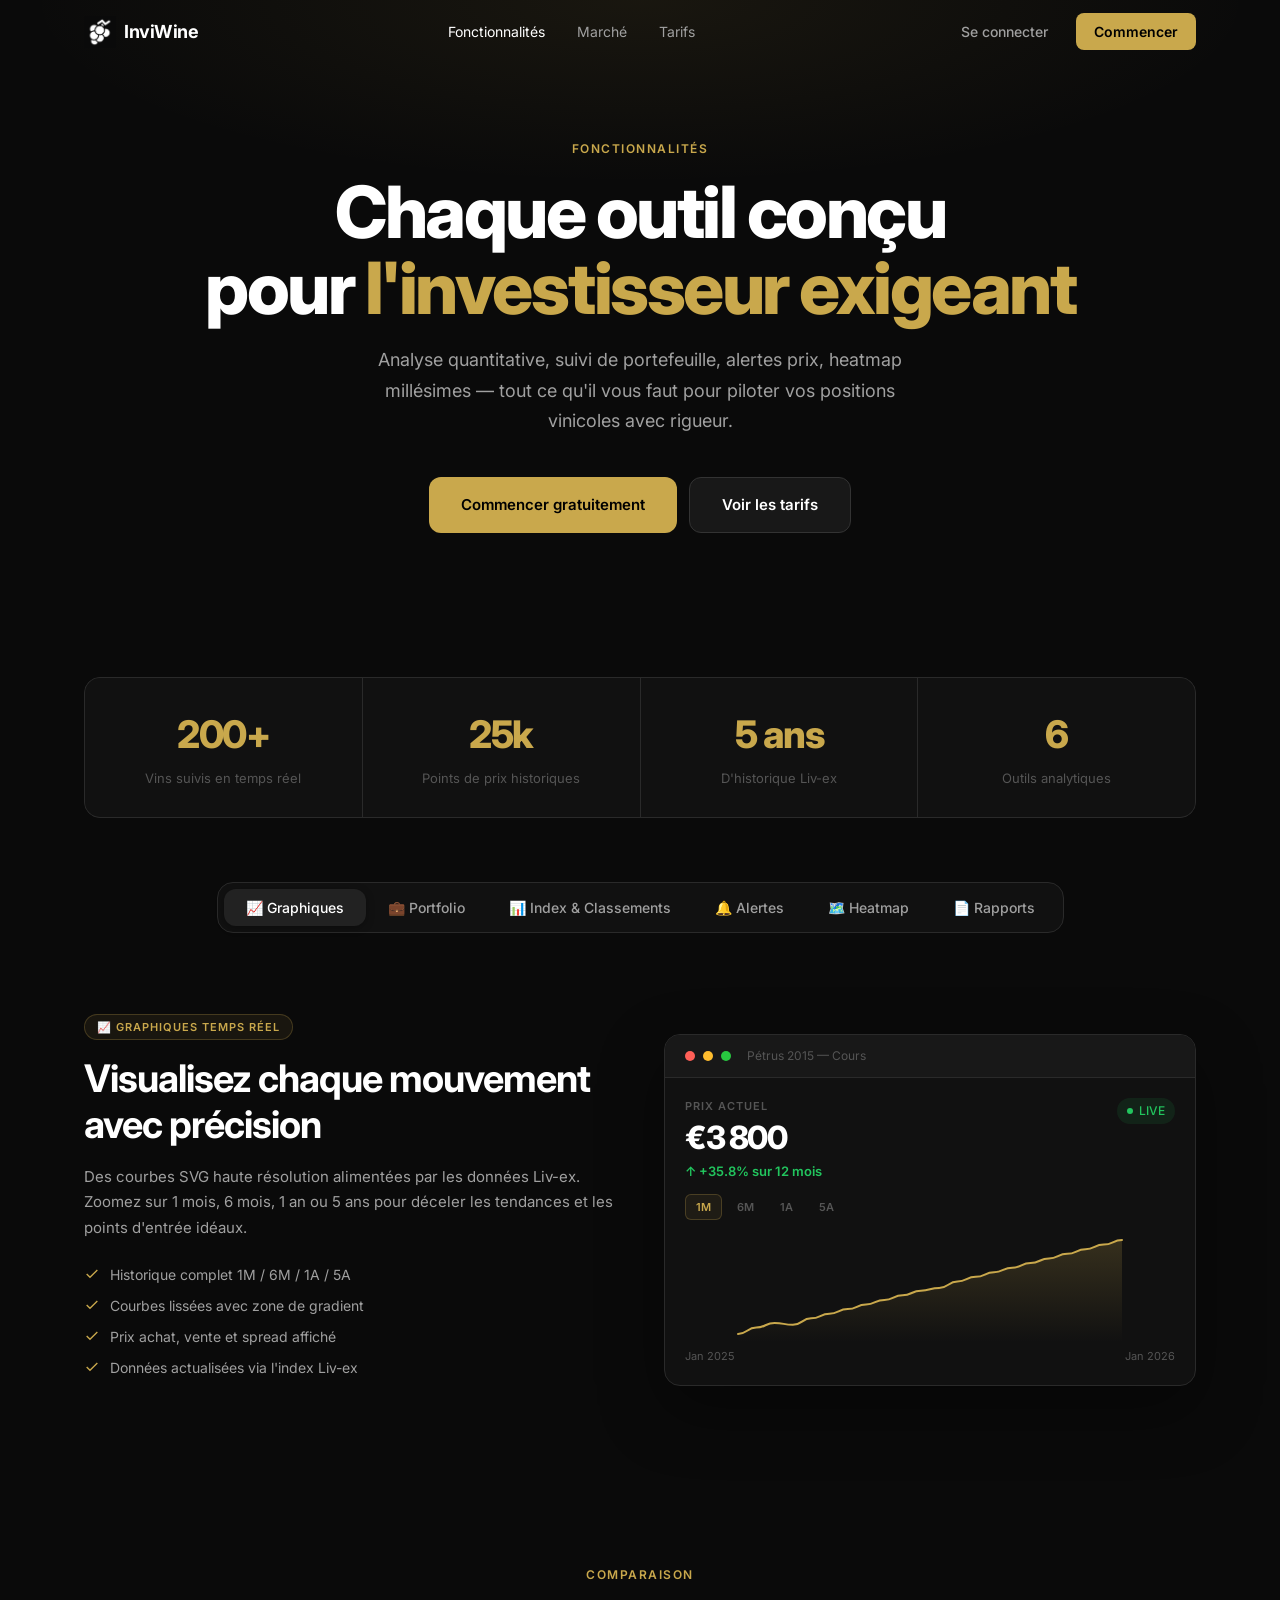
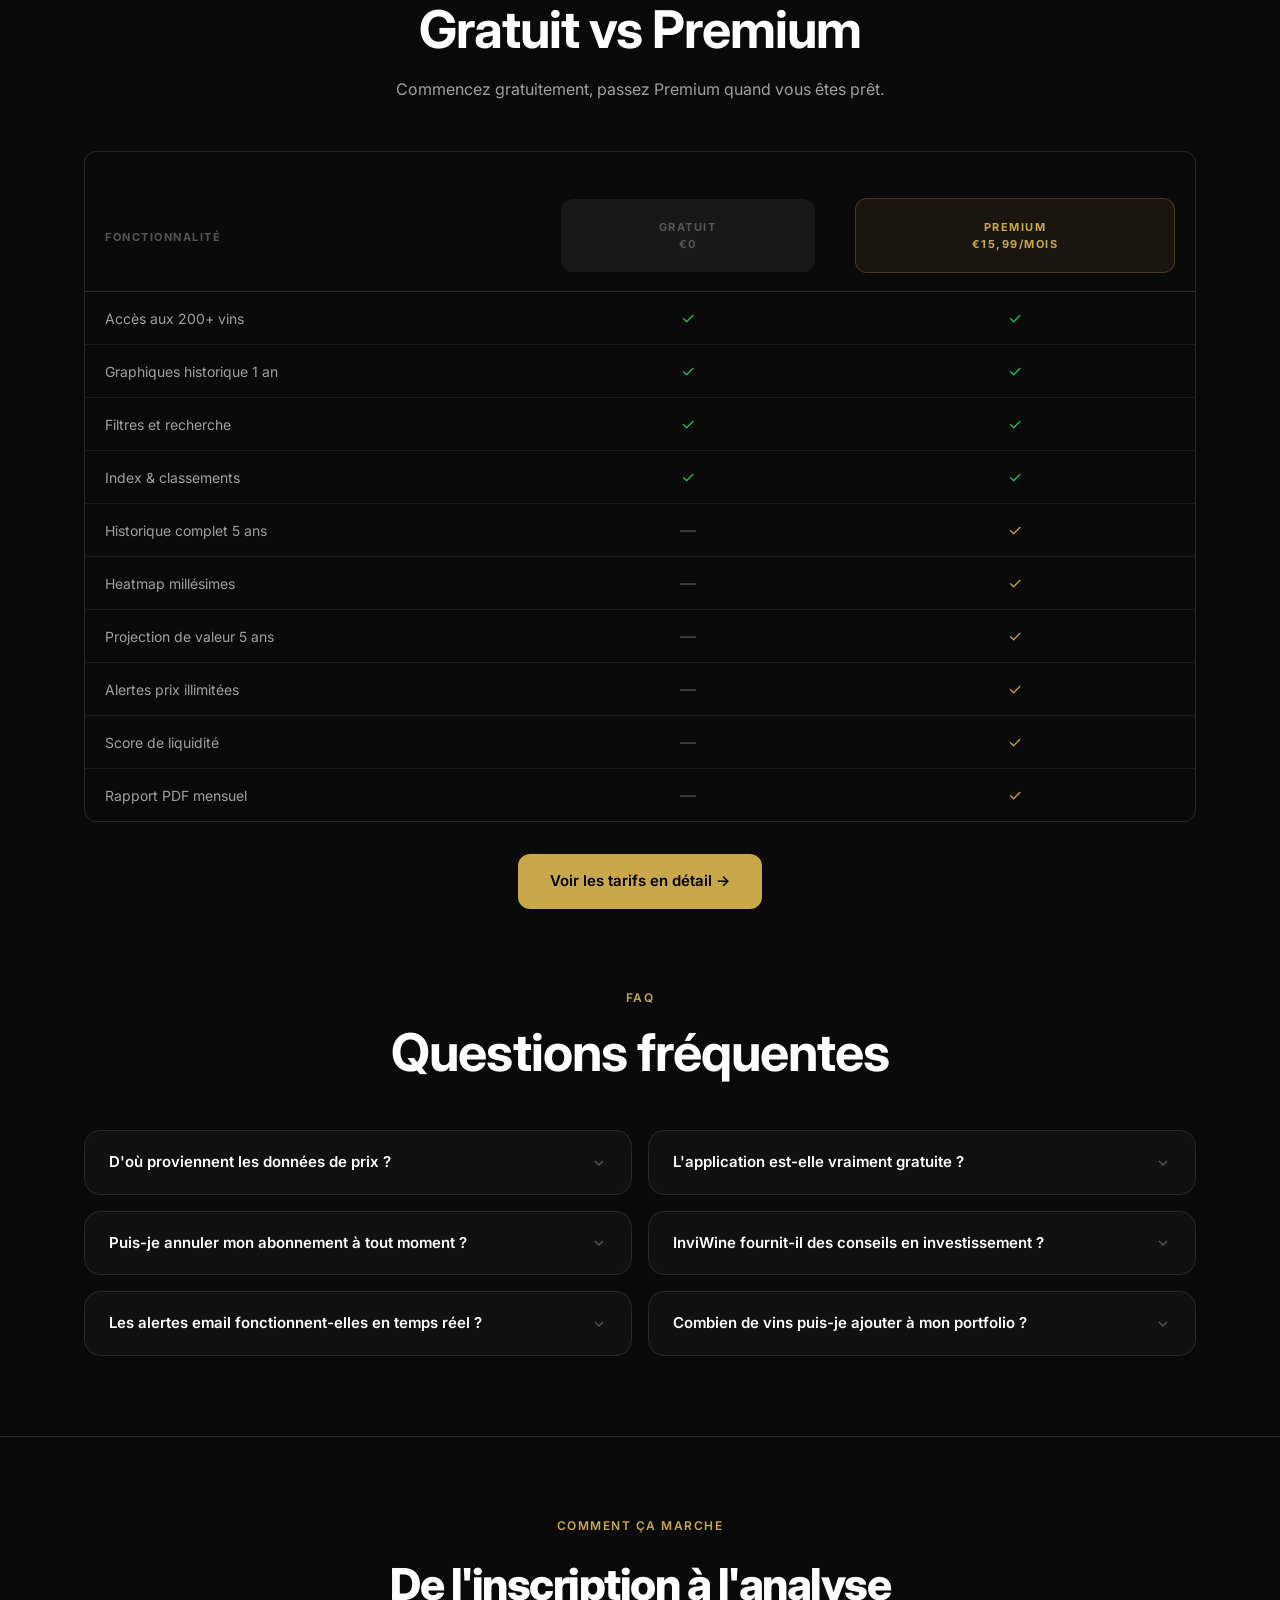
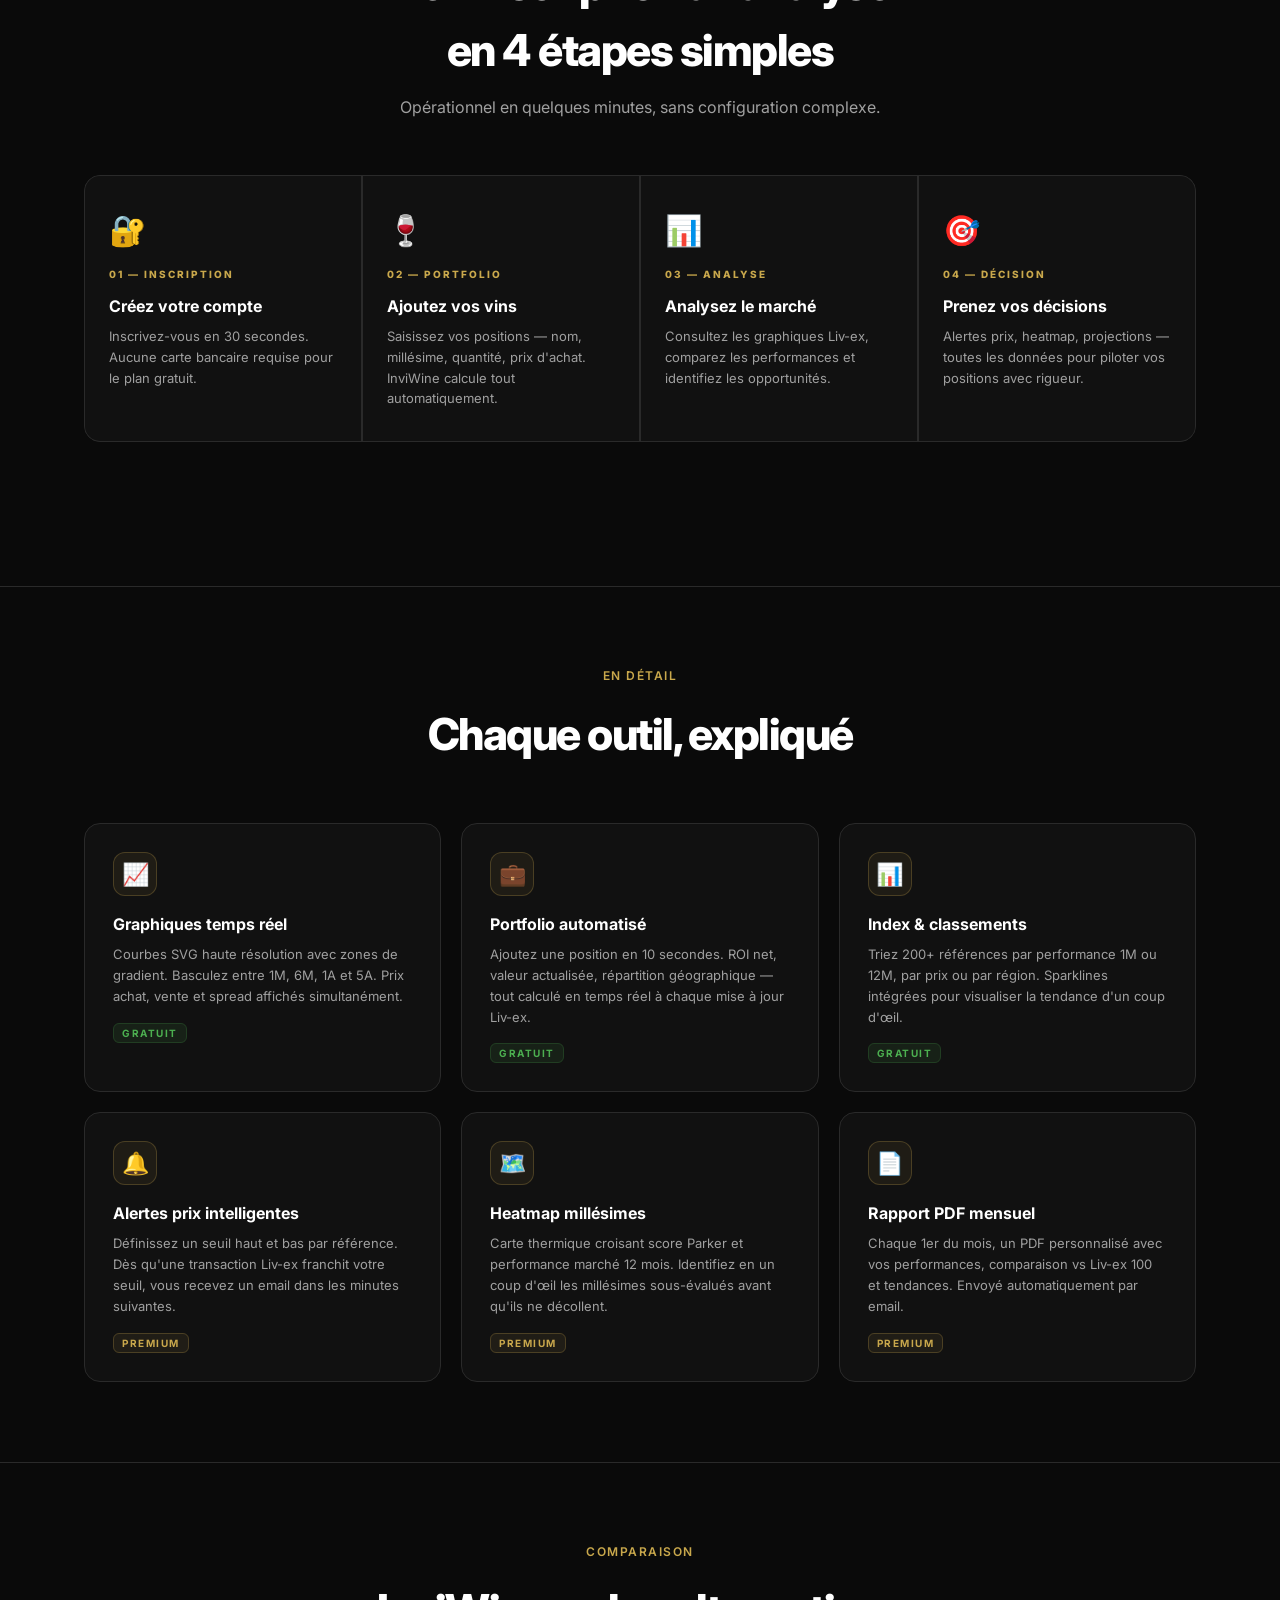
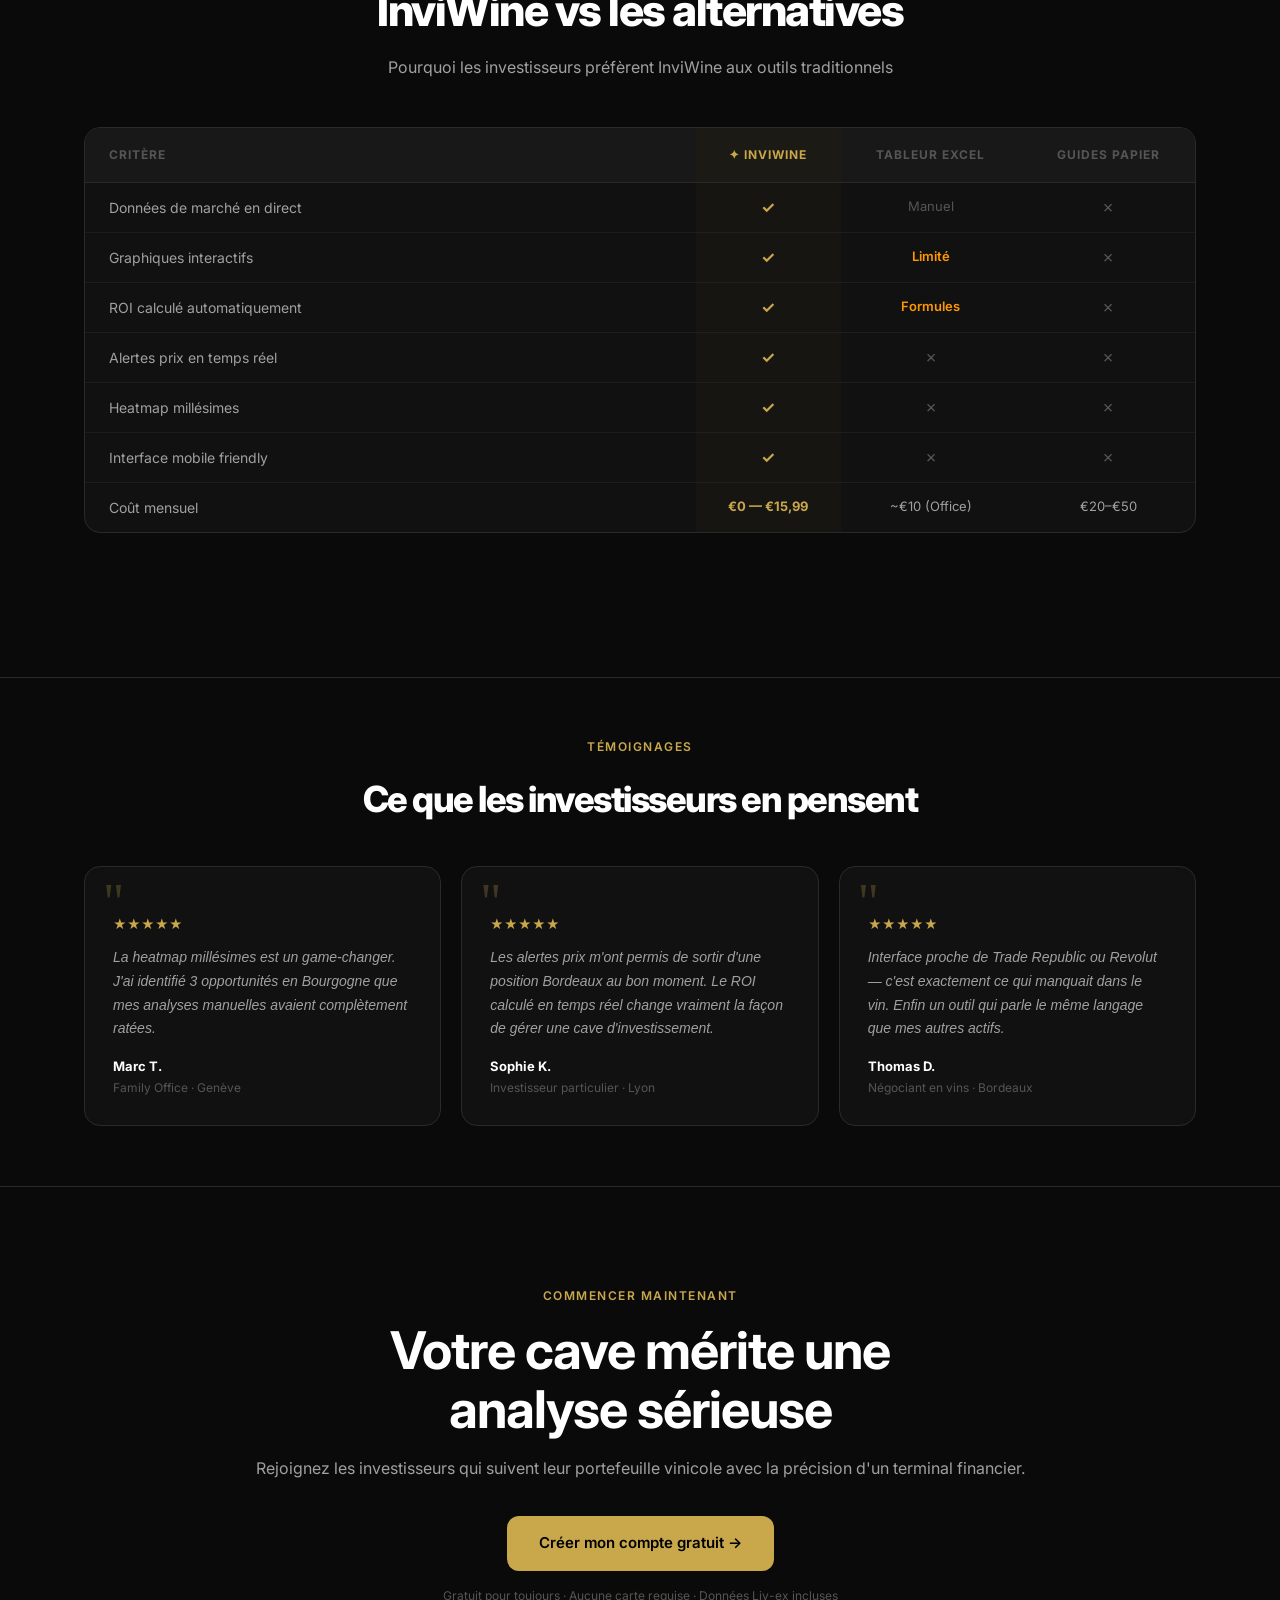
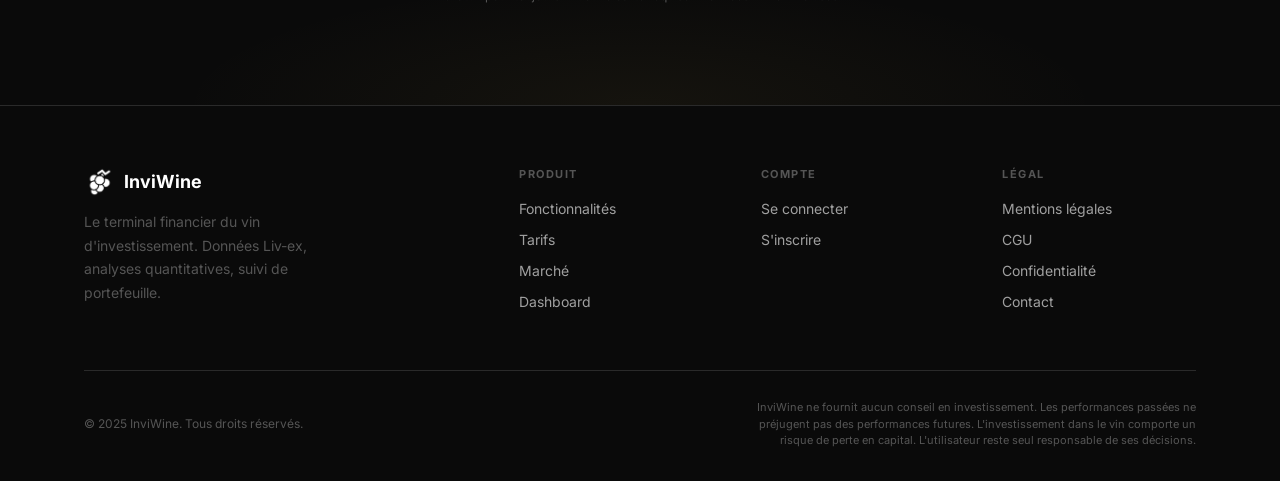
==== commit 808be279: "Fix: ajout CSS footer dans fonctionnalites.html - footer identique a la page d'accueil" ====
--- a/fonctionnalites.html
+++ b/fonctionnalites.html
@@ -91,6 +91,20 @@
   .feat-tabs-nav{gap:2px;}
   .feat-tab-btn{padding:8px 14px;font-size:13px;}
 }
+
+/* FOOTER */
+footer { border-top: 1px solid var(--border); padding: 60px 0 32px; }
+.footer-grid { display: grid; grid-template-columns: 2fr 1fr 1fr 1fr; gap: 48px; margin-bottom: 48px; }
+.footer-brand-name { font-size: 18px; font-weight: 700; margin-bottom: 12px; display: flex; align-items: center; gap: 8px; }
+.footer-brand-name .nav-logo-dot { display: inline-block; }
+.footer-brand-desc { font-size: 14px; color: var(--text-3); line-height: 1.7; max-width: 240px; }
+.footer-col h4 { font-size: 11px; font-weight: 700; letter-spacing: 1.5px; text-transform: uppercase; color: var(--text-3); margin-bottom: 16px; }
+.footer-col a { display: block; font-size: 14px; color: var(--text-2); margin-bottom: 10px; transition: color var(--transition); }
+.footer-col a:hover { color: var(--text); }
+.footer-bottom { display: flex; justify-content: space-between; align-items: center; padding-top: 28px; border-top: 1px solid var(--border); }
+.footer-copy { font-size: 12px; color: var(--text-3); }
+.footer-disclaimer { font-size: 11px; color: var(--text-3); max-width: 440px; text-align: right; line-height: 1.5; }
+@media (max-width: 900px) { .footer-grid { grid-template-columns: 1fr 1fr; } }
 </style>
 </head>
 <body>
